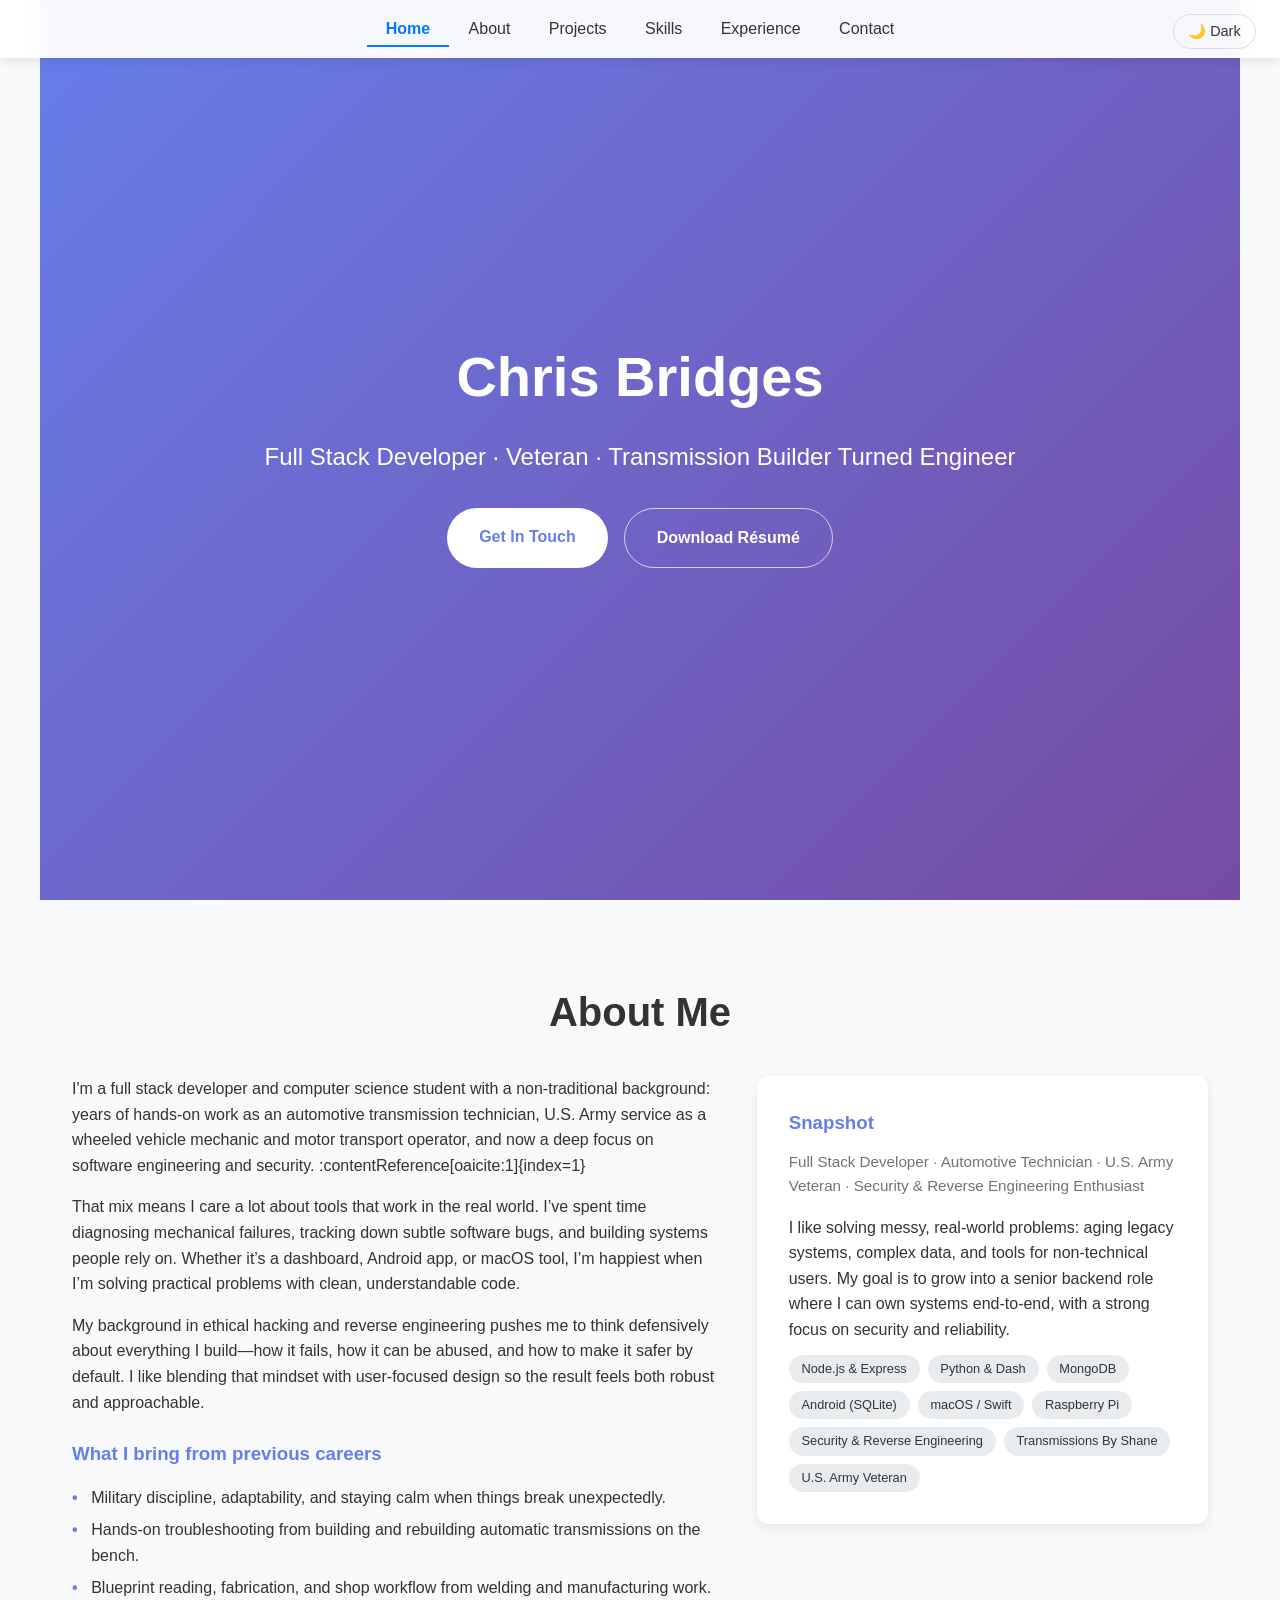
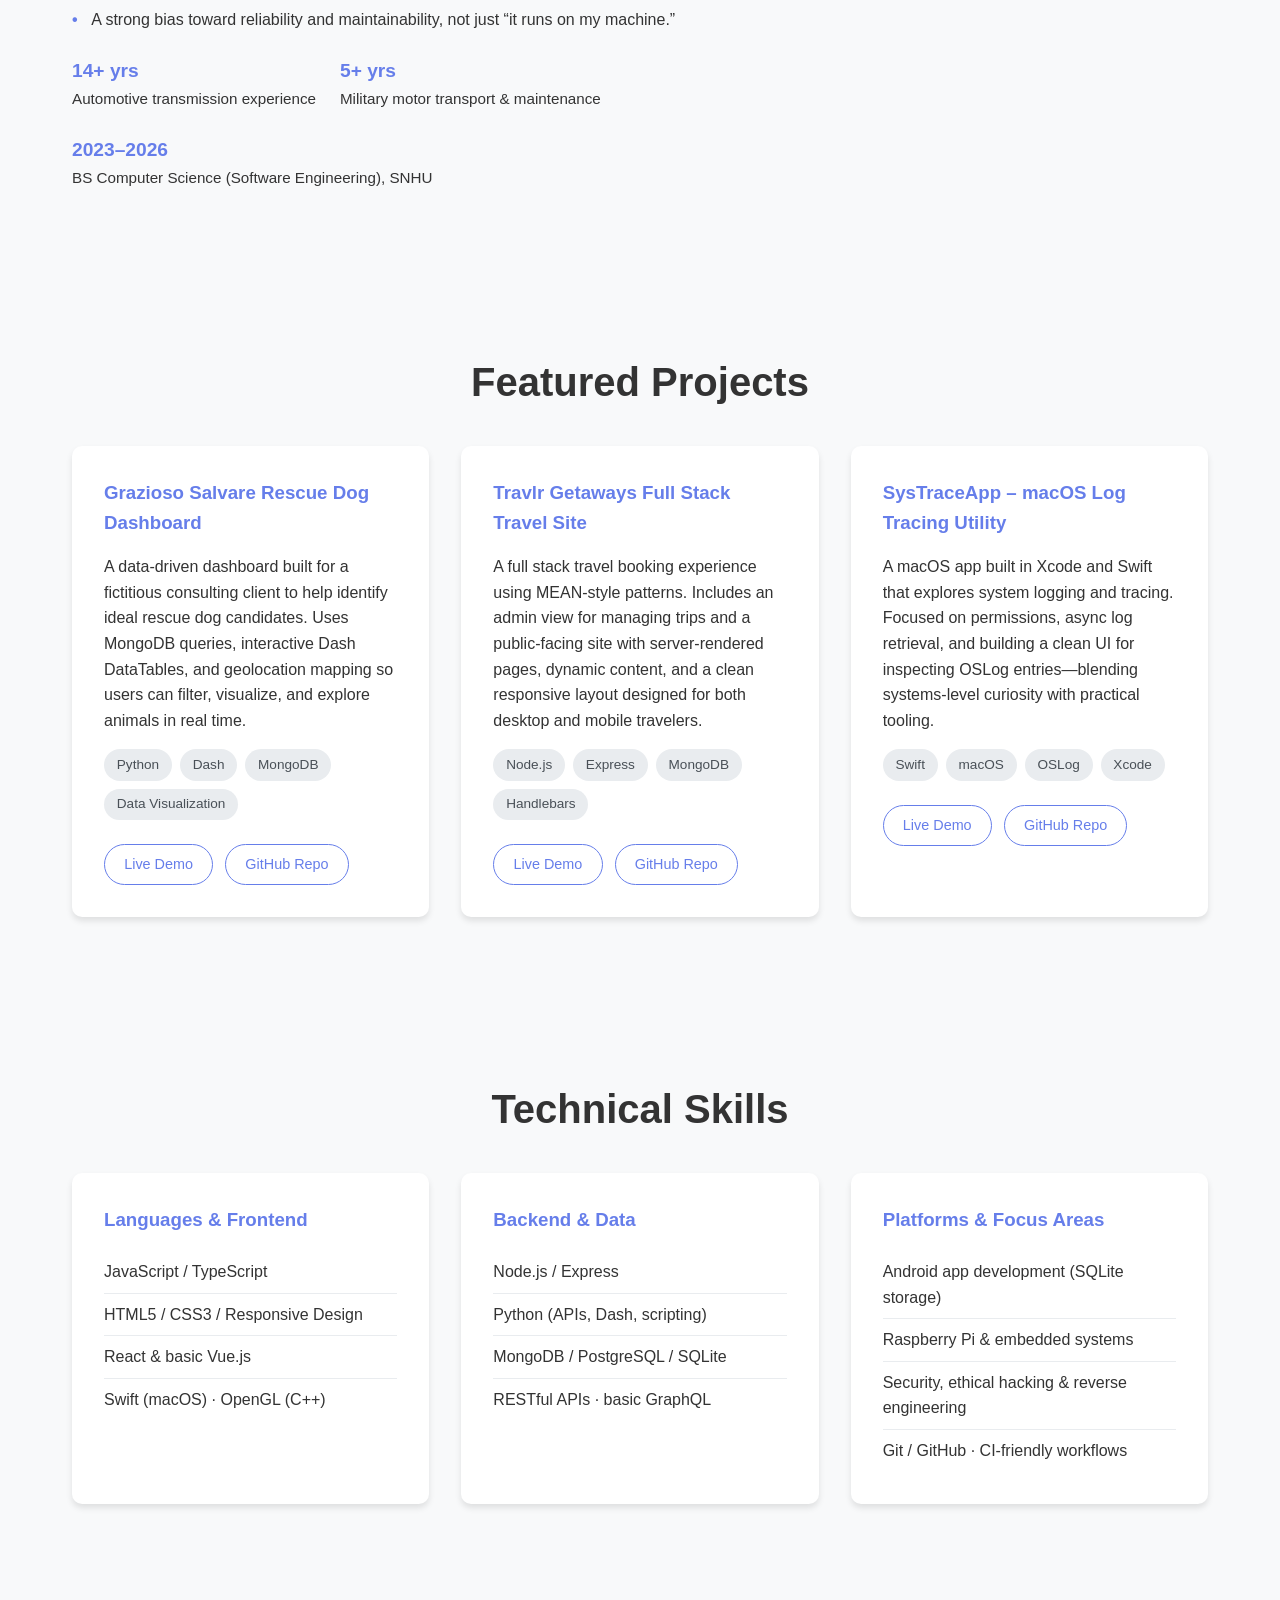
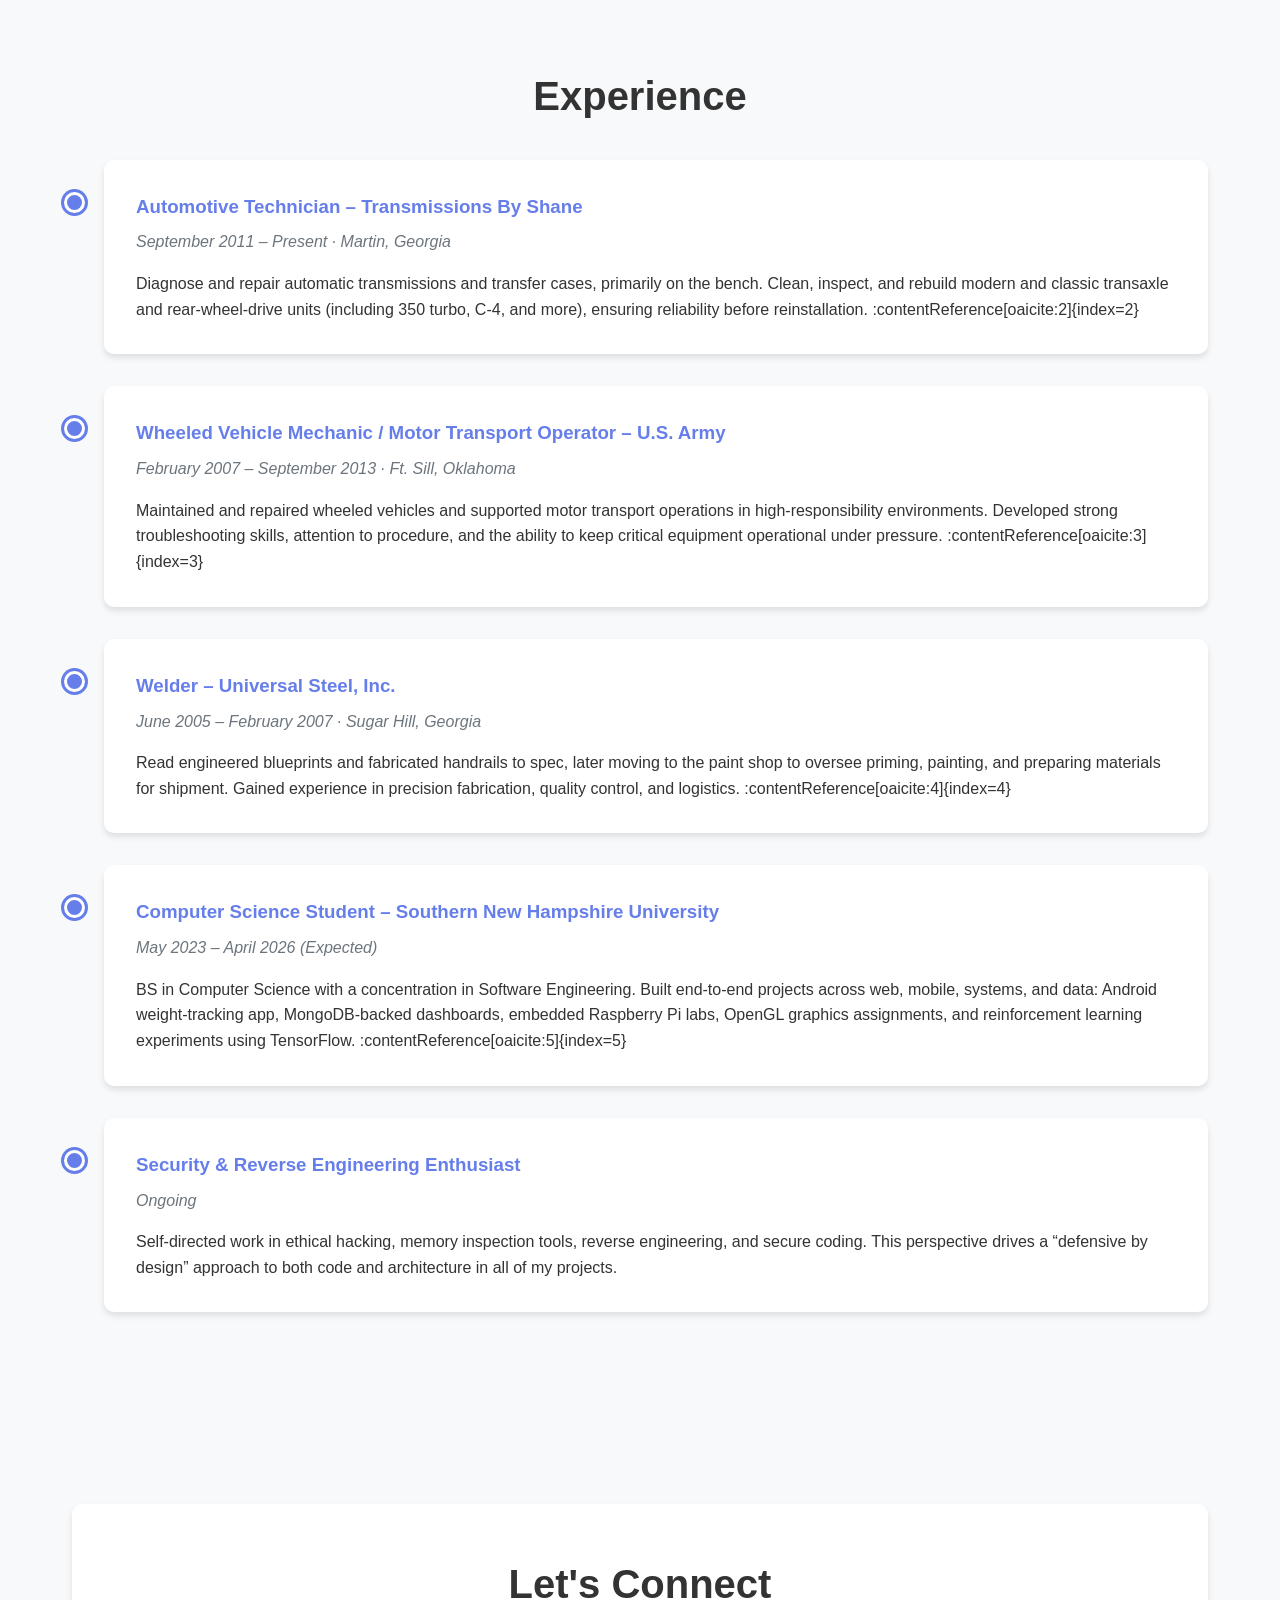
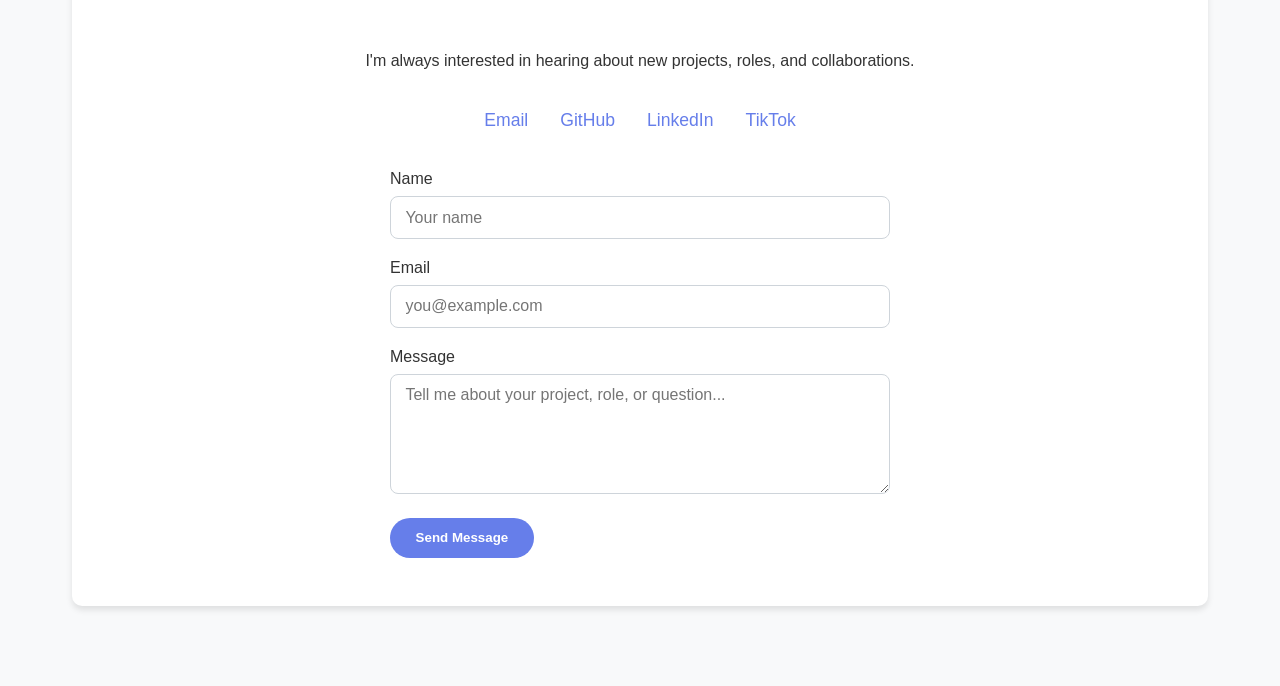
==== index.html @ d53d756f "Revise About Me section and experience details Updated personal background and experience details to" ====
<!DOCTYPE html>
<html lang="en">
<head>
    <meta charset="UTF-8">
    <meta name="viewport" content="width=device-width, initial-scale=1.0">
    <title>Chris Bridges - Developer Portfolio</title>
    <style>
        * {
            margin: 0;
            padding: 0;
            box-sizing: border-box;
        }

        body {
            font-family: -apple-system, BlinkMacSystemFont, 'Segoe UI', Roboto, Oxygen, Ubuntu, Cantarell, sans-serif;
            line-height: 1.6;
            color: #333;
            background: #f8f9fa;
        }

        nav {
            position: fixed;
            top: 0;
            width: 100%;
            background: rgba(255, 255, 255, 0.95);
            backdrop-filter: blur(10px);
            box-shadow: 0 2px 10px rgba(0,0,0,0.1);
            z-index: 1000;
        }

        nav ul {
            display: flex;
            justify-content: center;
            list-style: none;
            padding: 1rem;
        }

        nav a {
            color: #333;
            text-decoration: none;
            padding: 0.5rem 1.2rem;
            transition: color 0.3s, border-bottom-color 0.3s;
            font-weight: 500;
            border-bottom: 2px solid transparent;
        }

        nav a:hover {
            color: #007bff;
        }

        nav a.active {
            color: #007bff;
            font-weight: 600;
            border-bottom-color: #007bff;
        }

        section {
            padding: 5rem 2rem;
            max-width: 1200px;
            margin: 0 auto;
        }

        .hero {
            min-height: 100vh;
            display: flex;
            flex-direction: column;
            justify-content: center;
            align-items: center;
            text-align: center;
            background: linear-gradient(135deg, #667eea 0%, #764ba2 100%);
            color: white;
        }

        .hero h1 {
            font-size: 3.5rem;
            margin-bottom: 1rem;
            animation: fadeInUp 1s ease;
        }

        .hero p {
            font-size: 1.5rem;
            margin-bottom: 2rem;
            animation: fadeInUp 1s ease 0.2s backwards;
        }

        .hero-actions {
            display: flex;
            gap: 1rem;
            flex-wrap: wrap;
            justify-content: center;
        }

        .btn {
            display: inline-block;
            padding: 1rem 2rem;
            background: white;
            color: #667eea;
            text-decoration: none;
            border-radius: 50px;
            font-weight: 600;
            transition: transform 0.3s, box-shadow 0.3s, background 0.3s, color 0.3s;
            animation: fadeInUp 1s ease 0.4s backwards;
        }

        .btn:hover {
            transform: translateY(-3px);
            box-shadow: 0 10px 25px rgba(0,0,0,0.2);
        }

        .btn-secondary {
            background: transparent;
            color: #ffffff;
            border: 1px solid rgba(255,255,255,0.7);
            box-shadow: none;
        }

        .btn-secondary:hover {
            background: rgba(255,255,255,0.1);
            box-shadow: 0 10px 25px rgba(0,0,0,0.25);
        }

        h2 {
            font-size: 2.5rem;
            margin-bottom: 2rem;
            text-align: center;
            color: #333;
        }

        /* About section */
        .about-content {
            display: grid;
            grid-template-columns: minmax(0, 2fr) minmax(0, 1.4fr);
            gap: 2.5rem;
            align-items: flex-start;
        }

        .about-text p {
            margin-bottom: 1rem;
        }

        .about-highlight-list {
            list-style: none;
            margin-top: 1rem;
        }

        .about-highlight-list li {
            padding-left: 1.2rem;
            position: relative;
            margin-bottom: 0.4rem;
        }

        .about-highlight-list li::before {
            content: "•";
            position: absolute;
            left: 0;
            color: #667eea;
            font-weight: bold;
        }

        .about-card {
            background: white;
            padding: 2rem;
            border-radius: 12px;
            box-shadow: 0 4px 10px rgba(0,0,0,0.08);
        }

        .about-card h3 {
            color: #667eea;
            margin-bottom: 0.75rem;
        }

        .about-meta {
            font-size: 0.95rem;
            color: #6c757d;
            margin-bottom: 1rem;
        }

        .about-tags {
            display: flex;
            flex-wrap: wrap;
            gap: 0.5rem;
            margin-top: 0.75rem;
        }

        .about-tag {
            background: #e9ecef;
            padding: 0.25rem 0.8rem;
            border-radius: 999px;
            font-size: 0.8rem;
        }

        .about-stats {
            display: flex;
            flex-wrap: wrap;
            gap: 1.5rem;
            margin-top: 1.5rem;
            font-size: 0.95rem;
        }

        .about-stat {
            min-width: 120px;
        }

        .about-stat strong {
            display: block;
            font-size: 1.2rem;
            color: #667eea;
        }

        .projects-grid {
            display: grid;
            grid-template-columns: repeat(auto-fit, minmax(300px, 1fr));
            gap: 2rem;
            margin-top: 2rem;
        }

        .project-card {
            background: white;
            border-radius: 10px;
            padding: 2rem;
            box-shadow: 0 4px 6px rgba(0,0,0,0.1);
            transition: transform 0.3s, box-shadow 0.3s;
        }

        .project-card:hover {
            transform: translateY(-5px);
            box-shadow: 0 10px 25px rgba(0,0,0,0.15);
        }

        .project-card h3 {
            color: #667eea;
            margin-bottom: 1rem;
        }

        .project-tags {
            display: flex;
            flex-wrap: wrap;
            gap: 0.5rem;
            margin-top: 1rem;
        }

        .tag {
            background: #e9ecef;
            padding: 0.3rem 0.8rem;
            border-radius: 20px;
            font-size: 0.85rem;
            color: #495057;
        }

        .project-links {
            margin-top: 1.5rem;
            display: flex;
            flex-wrap: wrap;
            gap: 0.75rem;
        }

        .project-btn {
            display: inline-block;
            padding: 0.5rem 1.2rem;
            border-radius: 999px;
            text-decoration: none;
            font-size: 0.9rem;
            font-weight: 500;
            border: 1px solid #667eea;
            color: #667eea;
            transition: background 0.2s, color 0.2s, transform 0.2s;
        }

        .project-btn:hover {
            background: #667eea;
            color: #fff;
            transform: translateY(-1px);
        }

        .skills-container {
            display: grid;
            grid-template-columns: repeat(auto-fit, minmax(250px, 1fr));
            gap: 2rem;
            margin-top: 2rem;
        }

        .skill-category {
            background: white;
            padding: 2rem;
            border-radius: 10px;
            box-shadow: 0 4px 6px rgba(0,0,0,0.1);
        }

        .skill-category h3 {
            color: #667eea;
            margin-bottom: 1rem;
        }

        .skill-list {
            list-style: none;
        }

        .skill-list li {
            padding: 0.5rem 0;
            border-bottom: 1px solid #e9ecef;
        }

        .skill-list li:last-child {
            border-bottom: none;
        }

        .experience-timeline {
            position: relative;
            padding-left: 2rem;
            margin-top: 2rem;
        }

        .experience-item {
            background: white;
            padding: 2rem;
            margin-bottom: 2rem;
            border-radius: 10px;
            box-shadow: 0 4px 6px rgba(0,0,0,0.1);
            position: relative;
        }

        .experience-item::before {
            content: '';
            position: absolute;
            left: -2.5rem;
            top: 2rem;
            width: 15px;
            height: 15px;
            background: #667eea;
            border-radius: 50%;
            border: 3px solid white;
            box-shadow: 0 0 0 3px #667eea;
        }

        .experience-item h3 {
            color: #667eea;
            margin-bottom: 0.5rem;
        }

        .experience-date {
            color: #6c757d;
            font-style: italic;
            margin-bottom: 1rem;
        }

        .contact-section {
            background: white;
            border-radius: 10px;
            padding: 3rem;
            text-align: center;
            box-shadow: 0 4px 6px rgba(0,0,0,0.1);
        }

        .contact-links {
            display: flex;
            justify-content: center;
            gap: 2rem;
            margin-top: 2rem;
            flex-wrap: wrap;
        }

        .contact-links a {
            color: #667eea;
            text-decoration: none;
            font-size: 1.1rem;
            transition: color 0.3s;
        }

        .contact-links a:hover {
            color: #764ba2;
        }

        .contact-form {
            max-width: 500px;
            margin: 2rem auto 0;
            text-align: left;
        }

        .contact-form label {
            display: block;
            margin-bottom: 0.3rem;
            font-weight: 500;
        }

        .contact-form input,
        .contact-form textarea {
            width: 100%;
            padding: 0.7rem 0.9rem;
            margin-bottom: 1rem;
            border-radius: 8px;
            border: 1px solid #ced4da;
            font-size: 1rem;
            font-family: inherit;
        }

        .contact-form textarea {
            min-height: 120px;
            resize: vertical;
        }

        .contact-form button {
            padding: 0.8rem 1.6rem;
            border-radius: 999px;
            border: none;
            background: #667eea;
            color: #fff;
            font-weight: 600;
            cursor: pointer;
            transition: transform 0.2s, box-shadow 0.2s, background 0.2s;
        }

        .contact-form button:hover {
            background: #5563d3;
            transform: translateY(-1px);
            box-shadow: 0 8px 18px rgba(0,0,0,0.2);
        }

        .theme-toggle {
            position: absolute;
            right: 1.5rem;
            top: 0.9rem;
            padding: 0.3rem 0.9rem;
            border-radius: 20px;
            border: 1px solid #ddd;
            font-size: 0.9rem;
            cursor: pointer;
            user-select: none;
        }

        /* Scroll-to-top button */
        #scrollTopBtn {
            position: fixed;
            bottom: 2rem;
            right: 2rem;
            padding: 0.8rem 1rem;
            border-radius: 999px;
            border: none;
            background: #667eea;
            color: #fff;
            font-weight: 600;
            cursor: pointer;
            box-shadow: 0 6px 16px rgba(0,0,0,0.25);
            display: none;
            z-index: 999;
        }

        #scrollTopBtn:hover {
            background: #5563d3;
        }

        /* Dark mode styles */
        body.dark {
            background: #121212;
            color: #f1f1f1;
        }

        body.dark nav {
            background: rgba(18, 18, 18, 0.95);
        }

        body.dark .project-card,
        body.dark .skill-category,
        body.dark .experience-item,
        body.dark .contact-section,
        body.dark .about-card {
            background: #1f1f1f;
            color: #f1f1f1;
            box-shadow: 0 4px 6px rgba(0,0,0,0.6);
        }

        body.dark h2,
        body.dark h3 {
            color: #e0e0ff;
        }

        body.dark .theme-toggle {
            border-color: #555;
        }

        body.dark .tag,
        body.dark .about-tag {
            background: #2b2b2b;
            color: #e0e0e0;
        }

        body.dark #scrollTopBtn {
            background: #444bff;
        }

        @keyframes fadeInUp {
            from {
                opacity: 0;
                transform: translateY(30px);
            }
            to {
                opacity: 1;
                transform: translateY(0);
            }
        }

        @media (max-width: 900px) {
            .about-content {
                grid-template-columns: 1fr;
            }
        }

        @media (max-width: 768px) {
            .hero h1 {
                font-size: 2.5rem;
            }

            .hero p {
                font-size: 1.2rem;
            }

            section {
                padding: 3rem 1rem;
            }

            nav ul {
                flex-wrap: wrap;
            }

            .theme-toggle {
                position: static;
                margin: 0.5rem auto 0.8rem;
                display: inline-block;
            }

            nav {
                text-align: center;
                padding-bottom: 0.5rem;
            }
        }
    </style>
</head>
<body>
    <nav>
        <ul>
            <li><a href="#home" class="active">Home</a></li>
            <li><a href="#about">About</a></li>
            <li><a href="#projects">Projects</a></li>
            <li><a href="#skills">Skills</a></li>
            <li><a href="#experience">Experience</a></li>
            <li><a href="#contact">Contact</a></li>
        </ul>
        <div class="theme-toggle" id="themeToggle">
            🌙 Dark
        </div>
    </nav>

    <section id="home" class="hero">
        <h1>Chris Bridges</h1>
        <p>Full Stack Developer · Veteran · Transmission Builder Turned Engineer</p>
        <div class="hero-actions">
            <a href="#contact" class="btn">Get In Touch</a>
            <!-- Update resume.pdf to your real file name if different -->
            <a href="resume.pdf" class="btn btn-secondary" target="_blank" rel="noopener">Download Résumé</a>
        </div>
    </section>

    <section id="about">
        <h2>About Me</h2>
        <div class="about-content">
            <div class="about-text">
                <p>
                    I'm a full stack developer and computer science student with a non-traditional background:
                    years of hands-on work as an automotive transmission technician, U.S. Army service as a
                    wheeled vehicle mechanic and motor transport operator, and now a deep focus on software
                    engineering and security. :contentReference[oaicite:1]{index=1}
                </p>
                <p>
                    That mix means I care a lot about tools that work in the real world. I’ve spent time diagnosing
                    mechanical failures, tracking down subtle software bugs, and building systems people rely on.
                    Whether it’s a dashboard, Android app, or macOS tool, I’m happiest when I’m solving practical
                    problems with clean, understandable code.
                </p>
                <p>
                    My background in ethical hacking and reverse engineering pushes me to think defensively about
                    everything I build—how it fails, how it can be abused, and how to make it safer by default.
                    I like blending that mindset with user-focused design so the result feels both robust and approachable.
                </p>

                <h3 style="margin-top:1.5rem; color:#667eea;">What I bring from previous careers</h3>
                <ul class="about-highlight-list">
                    <li>Military discipline, adaptability, and staying calm when things break unexpectedly.</li>
                    <li>Hands-on troubleshooting from building and rebuilding automatic transmissions on the bench.</li>
                    <li>Blueprint reading, fabrication, and shop workflow from welding and manufacturing work.</li>
                    <li>A strong bias toward reliability and maintainability, not just “it runs on my machine.”</li>
                </ul>

                <div class="about-stats">
                    <div class="about-stat">
                        <strong>14+ yrs</strong>
                        Automotive transmission experience
                    </div>
                    <div class="about-stat">
                        <strong>5+ yrs</strong>
                        Military motor transport & maintenance
                    </div>
                    <div class="about-stat">
                        <strong>2023–2026</strong>
                        BS Computer Science (Software Engineering), SNHU
                    </div>
                </div>
            </div>
            <div class="about-card">
                <h3>Snapshot</h3>
                <div class="about-meta">
                    Full Stack Developer · Automotive Technician · U.S. Army Veteran · Security & Reverse Engineering Enthusiast
                </div>
                <p>
                    I like solving messy, real-world problems: aging legacy systems, complex data, and tools for
                    non-technical users. My goal is to grow into a senior backend role where I can own systems end-to-end,
                    with a strong focus on security and reliability.
                </p>
                <div class="about-tags">
                    <span class="about-tag">Node.js & Express</span>
                    <span class="about-tag">Python & Dash</span>
                    <span class="about-tag">MongoDB</span>
                    <span class="about-tag">Android (SQLite)</span>
                    <span class="about-tag">macOS / Swift</span>
                    <span class="about-tag">Raspberry Pi</span>
                    <span class="about-tag">Security & Reverse Engineering</span>
                    <span class="about-tag">Transmissions By Shane</span>
                    <span class="about-tag">U.S. Army Veteran</span>
                </div>
            </div>
        </div>
    </section>

    <section id="projects">
        <h2>Featured Projects</h2>
        <div class="projects-grid">
            <div class="project-card">
                <h3>Grazioso Salvare Rescue Dog Dashboard</h3>
                <p>
                    A data-driven dashboard built for a fictitious consulting client to help identify ideal rescue dog
                    candidates. Uses MongoDB queries, interactive Dash DataTables, and geolocation mapping so users can
                    filter, visualize, and explore animals in real time.
                </p>
                <div class="project-tags">
                    <span class="tag">Python</span>
                    <span class="tag">Dash</span>
                    <span class="tag">MongoDB</span>
                    <span class="tag">Data Visualization</span>
                </div>
                <div class="project-links">
                    <a class="project-btn" href="https://example.com/grazioso-dashboard" target="_blank">Live Demo</a>
                    <a class="project-btn" href="https://github.com/Chrisbridges3" target="_blank">GitHub Repo</a>
                </div>
            </div>

            <div class="project-card">
                <h3>Travlr Getaways Full Stack Travel Site</h3>
                <p>
                    A full stack travel booking experience using MEAN-style patterns. Includes an admin view for
                    managing trips and a public-facing site with server-rendered pages, dynamic content, and a clean
                    responsive layout designed for both desktop and mobile travelers.
                </p>
                <div class="project-tags">
                    <span class="tag">Node.js</span>
                    <span class="tag">Express</span>
                    <span class="tag">MongoDB</span>
                    <span class="tag">Handlebars</span>
                </div>
                <div class="project-links">
                    <a class="project-btn" href="https://example.com/travlr-getaways" target="_blank">Live Demo</a>
                    <a class="project-btn" href="https://github.com/Chrisbridges3" target="_blank">GitHub Repo</a>
                </div>
            </div>

            <div class="project-card">
                <h3>SysTraceApp – macOS Log Tracing Utility</h3>
                <p>
                    A macOS app built in Xcode and Swift that explores system logging and tracing. Focused on permissions,
                    async log retrieval, and building a clean UI for inspecting OSLog entries—blending systems-level
                    curiosity with practical tooling.
                </p>
                <div class="project-tags">
                    <span class="tag">Swift</span>
                    <span class="tag">macOS</span>
                    <span class="tag">OSLog</span>
                    <span class="tag">Xcode</span>
                </div>
                <div class="project-links">
                    <a class="project-btn" href="https://example.com/systraceapp" target="_blank">Live Demo</a>
                    <a class="project-btn" href="https://github.com/Chrisbridges3" target="_blank">GitHub Repo</a>
                </div>
            </div>
        </div>
    </section>

    <section id="skills">
        <h2>Technical Skills</h2>
        <div class="skills-container">
            <div class="skill-category">
                <h3>Languages & Frontend</h3>
                <ul class="skill-list">
                    <li>JavaScript / TypeScript</li>
                    <li>HTML5 / CSS3 / Responsive Design</li>
                    <li>React & basic Vue.js</li>
                    <li>Swift (macOS) · OpenGL (C++)</li>
                </ul>
            </div>
            <div class="skill-category">
                <h3>Backend & Data</h3>
                <ul class="skill-list">
                    <li>Node.js / Express</li>
                    <li>Python (APIs, Dash, scripting)</li>
                    <li>MongoDB / PostgreSQL / SQLite</li>
                    <li>RESTful APIs · basic GraphQL</li>
                </ul>
            </div>
            <div class="skill-category">
                <h3>Platforms & Focus Areas</h3>
                <ul class="skill-list">
                    <li>Android app development (SQLite storage)</li>
                    <li>Raspberry Pi & embedded systems</li>
                    <li>Security, ethical hacking & reverse engineering</li>
                    <li>Git / GitHub · CI-friendly workflows</li>
                </ul>
            </div>
        </div>
    </section>

    <section id="experience">
        <h2>Experience</h2>
        <div class="experience-timeline">
            <div class="experience-item">
                <h3>Automotive Technician – Transmissions By Shane</h3>
                <div class="experience-date">September 2011 – Present · Martin, Georgia</div>
                <p>
                    Diagnose and repair automatic transmissions and transfer cases, primarily on the bench.
                    Clean, inspect, and rebuild modern and classic transaxle and rear-wheel-drive units
                    (including 350 turbo, C-4, and more), ensuring reliability before reinstallation. :contentReference[oaicite:2]{index=2}
                </p>
            </div>

            <div class="experience-item">
                <h3>Wheeled Vehicle Mechanic / Motor Transport Operator – U.S. Army</h3>
                <div class="experience-date">February 2007 – September 2013 · Ft. Sill, Oklahoma</div>
                <p>
                    Maintained and repaired wheeled vehicles and supported motor transport operations in
                    high-responsibility environments. Developed strong troubleshooting skills, attention to
                    procedure, and the ability to keep critical equipment operational under pressure. :contentReference[oaicite:3]{index=3}
                </p>
            </div>

            <div class="experience-item">
                <h3>Welder – Universal Steel, Inc.</h3>
                <div class="experience-date">June 2005 – February 2007 · Sugar Hill, Georgia</div>
                <p>
                    Read engineered blueprints and fabricated handrails to spec, later moving to the paint
                    shop to oversee priming, painting, and preparing materials for shipment. Gained
                    experience in precision fabrication, quality control, and logistics. :contentReference[oaicite:4]{index=4}
                </p>
            </div>

            <div class="experience-item">
                <h3>Computer Science Student – Southern New Hampshire University</h3>
                <div class="experience-date">May 2023 – April 2026 (Expected)</div>
                <p>
                    BS in Computer Science with a concentration in Software Engineering. Built end-to-end
                    projects across web, mobile, systems, and data: Android weight-tracking app, MongoDB-backed
                    dashboards, embedded Raspberry Pi labs, OpenGL graphics assignments, and reinforcement
                    learning experiments using TensorFlow. :contentReference[oaicite:5]{index=5}
                </p>
            </div>

            <div class="experience-item">
                <h3>Security & Reverse Engineering Enthusiast</h3>
                <div class="experience-date">Ongoing</div>
                <p>
                    Self-directed work in ethical hacking, memory inspection tools, reverse engineering, and
                    secure coding. This perspective drives a “defensive by design” approach to both code and
                    architecture in all of my projects.
                </p>
            </div>
        </div>
    </section>

    <section id="contact">
        <div class="contact-section">
            <h2>Let's Connect</h2>
            <p>I'm always interested in hearing about new projects, roles, and collaborations.</p>
            <div class="contact-links">
                <!-- Update these with your real info -->
                <a href="mailto: bridges.dev3@gmail.com">Email</a>
                <a href="https://github.com/christopherbridges1" target="_blank">GitHub</a>
                <a href="https://linkedin.com/in/christopherbridges3" target="_blank">LinkedIn</a>
               <a href="https://www.tiktok.com/@vyrdentech" target="_blank">TikTok</a>
            </div>

            <form class="contact-form" action="mailto:bridges.dev3@gmail.com" method="POST" enctype="text/plain">
                <label for="name">Name</label>
                <input id="name" name="name" type="text" placeholder="Your name" required>

                <label for="email">Email</label>
                <input id="email" name="email" type="email" placeholder="you@example.com" required>

                <label for="message">Message</label>
                <textarea id="message" name="message" placeholder="Tell me about your project, role, or question..." required></textarea>

                <button type="submit">Send Message</button>
            </form>
        </div>
    </section>

    <!-- Scroll-to-top button -->
    <button id="scrollTopBtn" aria-label="Scroll to top">↑ Top</button>

    <script>
        // Smooth scrolling
        document.querySelectorAll('a[href^="#"]').forEach(anchor => {
            anchor.addEventListener('click', function (e) {
                e.preventDefault();
                const target = document.querySelector(this.getAttribute('href'));
                if (target) {
                    target.scrollIntoView({
                        behavior: 'smooth',
                        block: 'start'
                    });
                }
            });
        });

        // Add active state to nav links on scroll
        window.addEventListener('scroll', () => {
            let current = '';
            const sections = document.querySelectorAll('section');

            sections.forEach(section => {
                const sectionTop = section.offsetTop;
                if (pageYOffset >= sectionTop - 200) {
                    current = section.getAttribute('id');
                }
            });

            document.querySelectorAll('nav a').forEach(link => {
                link.classList.remove('active');
                if (link.getAttribute('href') === `#${current}`) {
                    link.classList.add('active');
                }
            });
        });

        // Dark mode toggle with localStorage
        const themeToggle = document.getElementById('themeToggle');
        const prefersDark = window.matchMedia && window.matchMedia('(prefers-color-scheme: dark)').matches;
        const savedTheme = localStorage.getItem('theme');

        if (savedTheme === 'dark' || (!savedTheme && prefersDark)) {
            document.body.classList.add('dark');
            if (themeToggle) themeToggle.textContent = '☀️ Light';
        }

        if (themeToggle) {
            themeToggle.addEventListener('click', () => {
                document.body.classList.toggle('dark');
                const isDark = document.body.classList.contains('dark');
                themeToggle.textContent = isDark ? '☀️ Light' : '🌙 Dark';
                localStorage.setItem('theme', isDark ? 'dark' : 'light');
            });
        }

        // Scroll-to-top button logic
        const scrollTopBtn = document.getElementById('scrollTopBtn');

        window.addEventListener('scroll', () => {
            if (window.pageYOffset > 300) {
                scrollTopBtn.style.display = 'block';
            } else {
                scrollTopBtn.style.display = 'none';
            }
        });

        scrollTopBtn.addEventListener('click', () => {
            window.scrollTo({
                top: 0,
                behavior: 'smooth'
            });
        });
    </script>
</body>
</html>
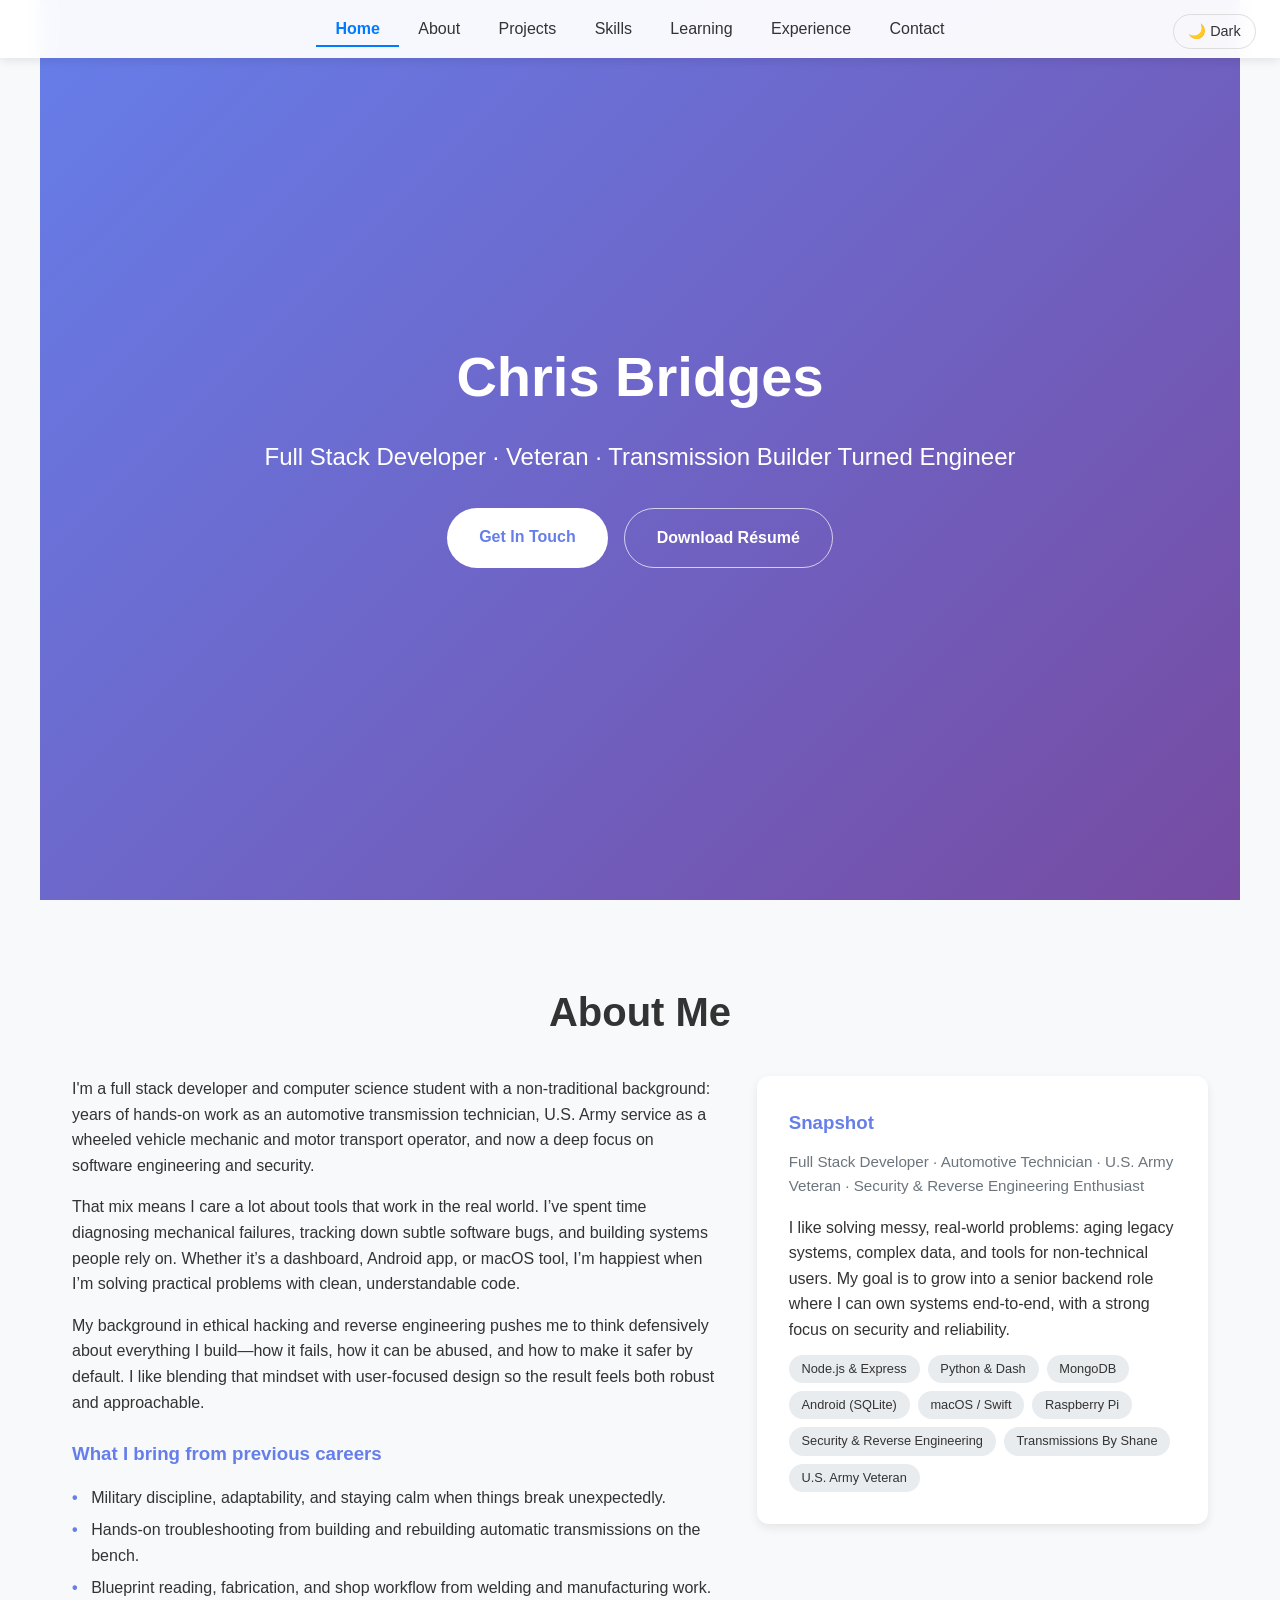
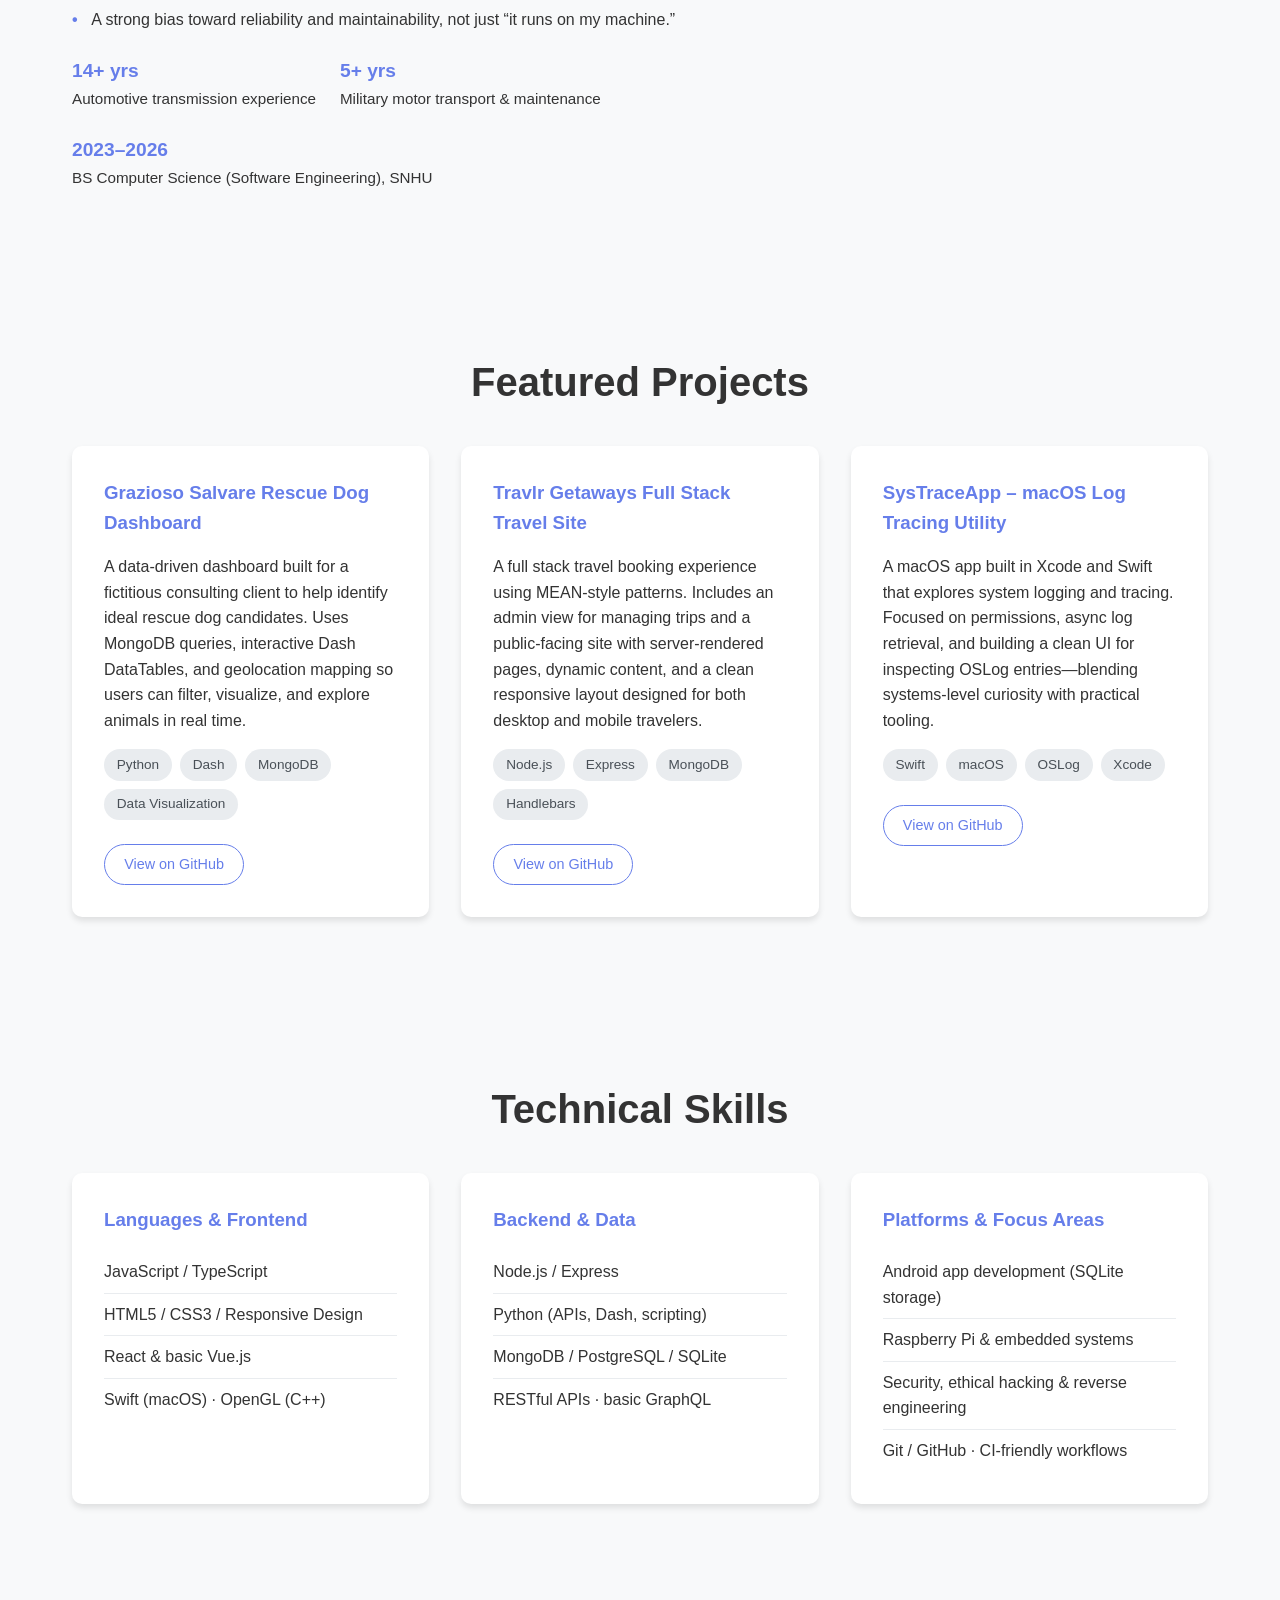
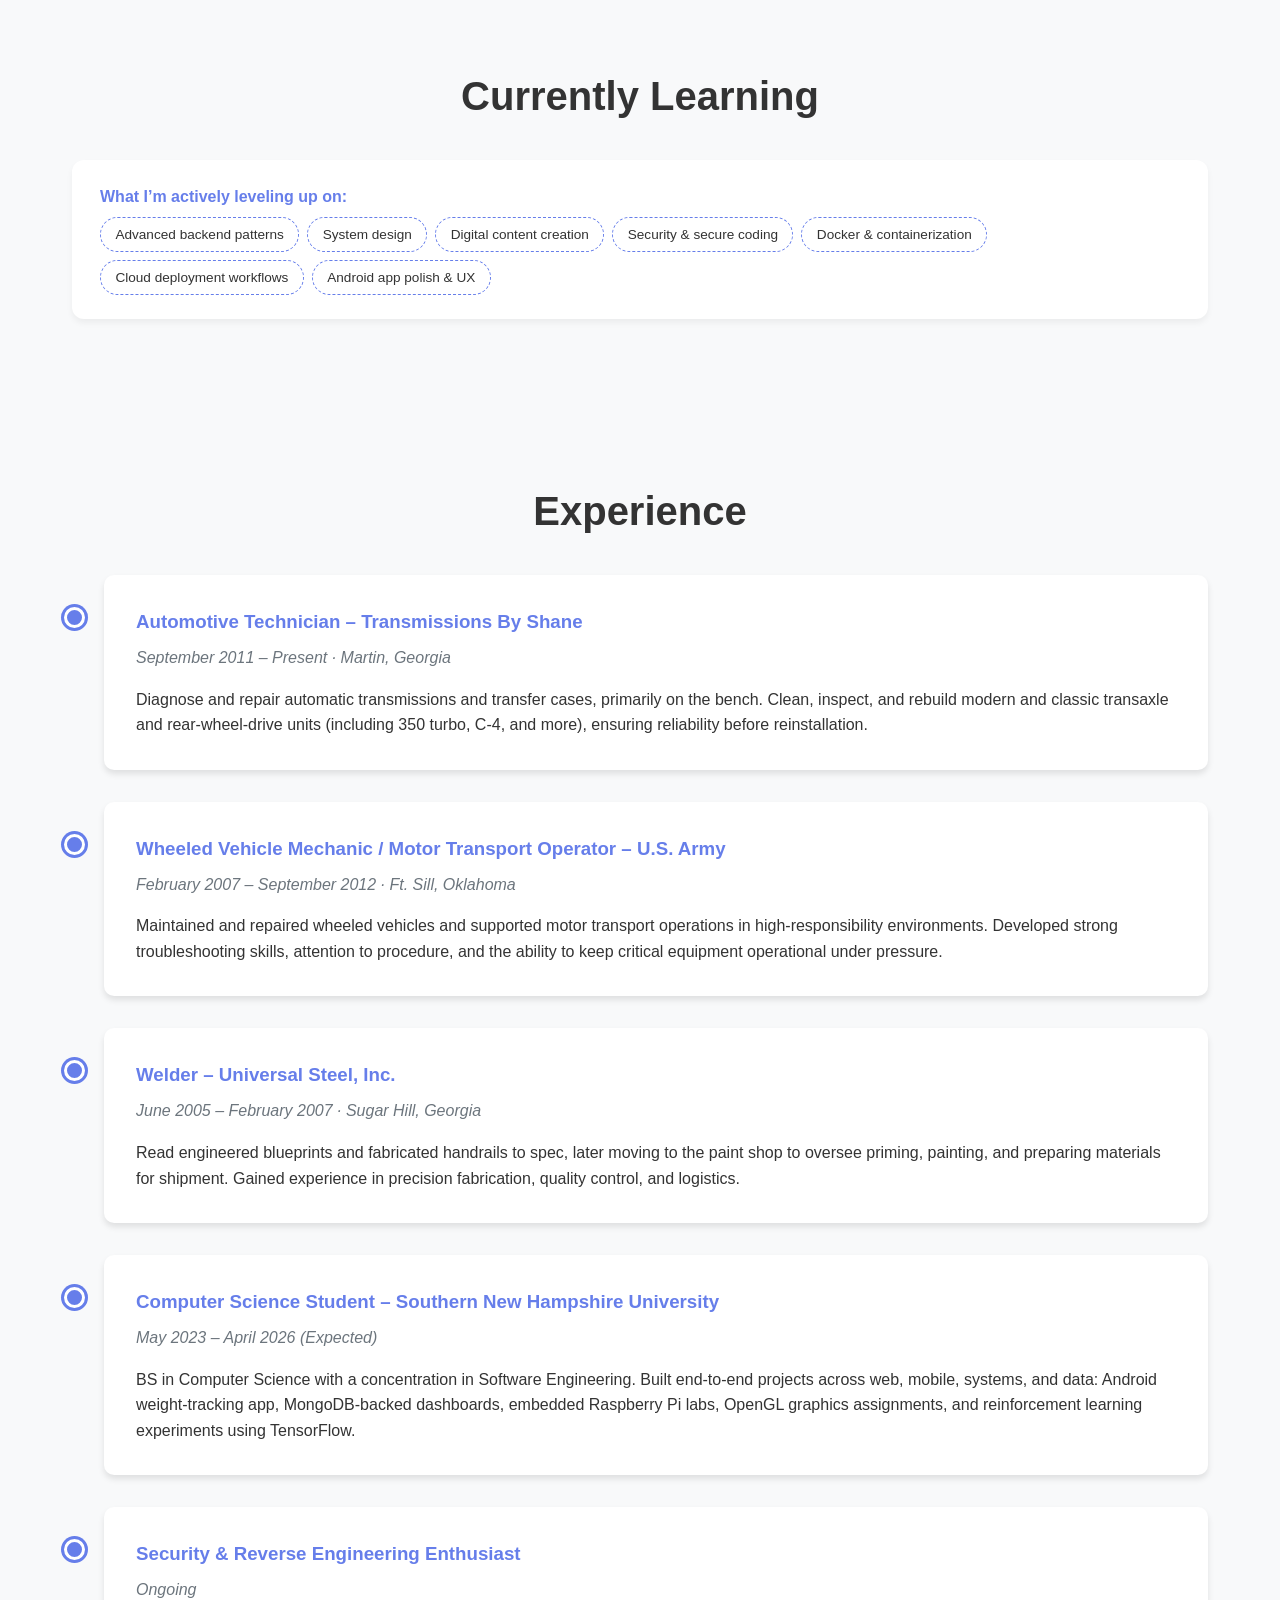
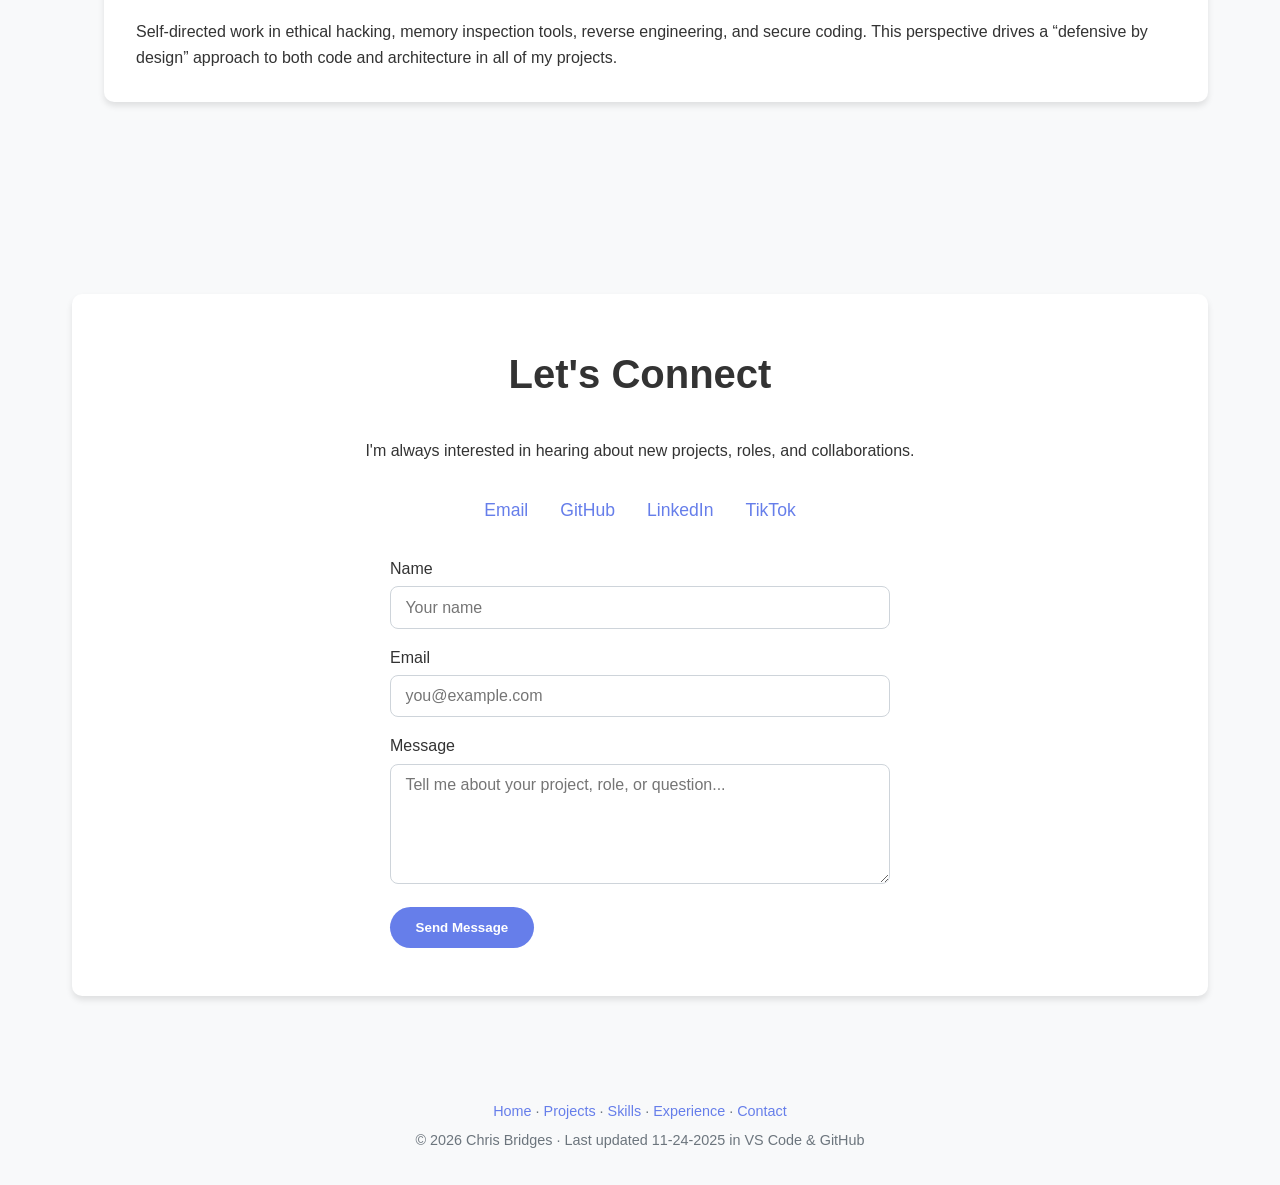
==== commit 0b33f6fe: "Enhance learning section and update footer links Added styles for learning section and updated foote" ====
--- a/index.html
+++ b/index.html
@@ -302,6 +302,34 @@
 
         .skill-list li:last-child {
             border-bottom: none;
+        }
+
+        /* Currently learning strip */
+        .learning-wrapper {
+            margin-top: 1rem;
+            background: #fff;
+            border-radius: 12px;
+            padding: 1.5rem 1.75rem;
+            box-shadow: 0 4px 6px rgba(0,0,0,0.05);
+        }
+
+        .learning-label {
+            font-weight: 600;
+            margin-bottom: 0.5rem;
+            color: #667eea;
+        }
+
+        .learning-tags {
+            display: flex;
+            flex-wrap: wrap;
+            gap: 0.5rem;
+        }
+
+        .learning-tag {
+            padding: 0.35rem 0.9rem;
+            border-radius: 999px;
+            border: 1px dashed #667eea;
+            font-size: 0.85rem;
         }
 
         .experience-timeline {
@@ -448,6 +476,27 @@
             background: #5563d3;
         }
 
+        /* Footer */
+        footer {
+            padding: 1.5rem 1rem 2rem;
+            text-align: center;
+            font-size: 0.9rem;
+            color: #6c757d;
+        }
+
+        footer a {
+            color: #667eea;
+            text-decoration: none;
+        }
+
+        footer a:hover {
+            text-decoration: underline;
+        }
+
+        footer .footer-links {
+            margin-bottom: 0.4rem;
+        }
+
         /* Dark mode styles */
         body.dark {
             background: #121212;
@@ -462,7 +511,8 @@
         body.dark .skill-category,
         body.dark .experience-item,
         body.dark .contact-section,
-        body.dark .about-card {
+        body.dark .about-card,
+        body.dark .learning-wrapper {
             background: #1f1f1f;
             color: #f1f1f1;
             box-shadow: 0 4px 6px rgba(0,0,0,0.6);
@@ -478,9 +528,11 @@
         }
 
         body.dark .tag,
-        body.dark .about-tag {
+        body.dark .about-tag,
+        body.dark .learning-tag {
             background: #2b2b2b;
             color: #e0e0e0;
+            border-color: #888;
         }
 
         body.dark #scrollTopBtn {
@@ -541,6 +593,7 @@
             <li><a href="#about">About</a></li>
             <li><a href="#projects">Projects</a></li>
             <li><a href="#skills">Skills</a></li>
+            <li><a href="#learning">Learning</a></li>
             <li><a href="#experience">Experience</a></li>
             <li><a href="#contact">Contact</a></li>
         </ul>
@@ -565,9 +618,9 @@
             <div class="about-text">
                 <p>
                     I'm a full stack developer and computer science student with a non-traditional background:
-                    years of hands-on work as an automotive transmission technician, U.S. Army service as a
-                    wheeled vehicle mechanic and motor transport operator, and now a deep focus on software
-                    engineering and security. :contentReference[oaicite:1]{index=1}
+                    years of hands-on work as an automotive transmission technician, U.S. Army service as a wheeled
+                    vehicle mechanic and motor transport operator, and now a deep focus on software engineering
+                    and security.
                 </p>
                 <p>
                     That mix means I care a lot about tools that work in the real world. I’ve spent time diagnosing
@@ -615,13 +668,13 @@
                     with a strong focus on security and reliability.
                 </p>
                 <div class="about-tags">
-                    <span class="about-tag">Node.js & Express</span>
-                    <span class="about-tag">Python & Dash</span>
+                    <span class="about-tag">Node.js &amp; Express</span>
+                    <span class="about-tag">Python &amp; Dash</span>
                     <span class="about-tag">MongoDB</span>
                     <span class="about-tag">Android (SQLite)</span>
                     <span class="about-tag">macOS / Swift</span>
                     <span class="about-tag">Raspberry Pi</span>
-                    <span class="about-tag">Security & Reverse Engineering</span>
+                    <span class="about-tag">Security &amp; Reverse Engineering</span>
                     <span class="about-tag">Transmissions By Shane</span>
                     <span class="about-tag">U.S. Army Veteran</span>
                 </div>
@@ -646,8 +699,7 @@
                     <span class="tag">Data Visualization</span>
                 </div>
                 <div class="project-links">
-                    <a class="project-btn" href="https://example.com/grazioso-dashboard" target="_blank">Live Demo</a>
-                    <a class="project-btn" href="https://github.com/Chrisbridges3" target="_blank">GitHub Repo</a>
+                    <a class="project-btn" href="https://github.com/christopherbridges1/CS340-Mod-8" target="_blank">View on GitHub</a>
                 </div>
             </div>
 
@@ -665,8 +717,7 @@
                     <span class="tag">Handlebars</span>
                 </div>
                 <div class="project-links">
-                    <a class="project-btn" href="https://example.com/travlr-getaways" target="_blank">Live Demo</a>
-                    <a class="project-btn" href="https://github.com/Chrisbridges3" target="_blank">GitHub Repo</a>
+                    <a class="project-btn" href="https://github.com/christopherbridges1/CS465" target="_blank">View on GitHub</a>
                 </div>
             </div>
 
@@ -684,8 +735,7 @@
                     <span class="tag">Xcode</span>
                 </div>
                 <div class="project-links">
-                    <a class="project-btn" href="https://example.com/systraceapp" target="_blank">Live Demo</a>
-                    <a class="project-btn" href="https://github.com/Chrisbridges3" target="_blank">GitHub Repo</a>
+                    <a class="project-btn" href="https://github.com/jimbob6783/SysTraceApp" target="_blank">View on GitHub</a>
                 </div>
             </div>
         </div>
@@ -695,16 +745,16 @@
         <h2>Technical Skills</h2>
         <div class="skills-container">
             <div class="skill-category">
-                <h3>Languages & Frontend</h3>
+                <h3>Languages &amp; Frontend</h3>
                 <ul class="skill-list">
                     <li>JavaScript / TypeScript</li>
                     <li>HTML5 / CSS3 / Responsive Design</li>
-                    <li>React & basic Vue.js</li>
+                    <li>React &amp; basic Vue.js</li>
                     <li>Swift (macOS) · OpenGL (C++)</li>
                 </ul>
             </div>
             <div class="skill-category">
-                <h3>Backend & Data</h3>
+                <h3>Backend &amp; Data</h3>
                 <ul class="skill-list">
                     <li>Node.js / Express</li>
                     <li>Python (APIs, Dash, scripting)</li>
@@ -713,13 +763,29 @@
                 </ul>
             </div>
             <div class="skill-category">
-                <h3>Platforms & Focus Areas</h3>
+                <h3>Platforms &amp; Focus Areas</h3>
                 <ul class="skill-list">
                     <li>Android app development (SQLite storage)</li>
-                    <li>Raspberry Pi & embedded systems</li>
-                    <li>Security, ethical hacking & reverse engineering</li>
+                    <li>Raspberry Pi &amp; embedded systems</li>
+                    <li>Security, ethical hacking &amp; reverse engineering</li>
                     <li>Git / GitHub · CI-friendly workflows</li>
                 </ul>
+            </div>
+        </div>
+    </section>
+
+    <section id="learning">
+        <h2>Currently Learning</h2>
+        <div class="learning-wrapper">
+            <div class="learning-label">What I’m actively leveling up on:</div>
+            <div class="learning-tags">
+                <span class="learning-tag">Advanced backend patterns</span>
+                <span class="learning-tag">System design</span>
+                <span class="learning-tag">Digital content creation</span>
+                <span class="learning-tag">Security &amp; secure coding</span>
+                <span class="learning-tag">Docker &amp; containerization</span>
+                <span class="learning-tag">Cloud deployment workflows</span>
+                <span class="learning-tag">Android app polish &amp; UX</span>
             </div>
         </div>
     </section>
@@ -733,17 +799,17 @@
                 <p>
                     Diagnose and repair automatic transmissions and transfer cases, primarily on the bench.
                     Clean, inspect, and rebuild modern and classic transaxle and rear-wheel-drive units
-                    (including 350 turbo, C-4, and more), ensuring reliability before reinstallation. :contentReference[oaicite:2]{index=2}
+                    (including 350 turbo, C-4, and more), ensuring reliability before reinstallation.
                 </p>
             </div>
 
             <div class="experience-item">
                 <h3>Wheeled Vehicle Mechanic / Motor Transport Operator – U.S. Army</h3>
-                <div class="experience-date">February 2007 – September 2013 · Ft. Sill, Oklahoma</div>
+                <div class="experience-date">February 2007 – September 2012 · Ft. Sill, Oklahoma</div>
                 <p>
                     Maintained and repaired wheeled vehicles and supported motor transport operations in
                     high-responsibility environments. Developed strong troubleshooting skills, attention to
-                    procedure, and the ability to keep critical equipment operational under pressure. :contentReference[oaicite:3]{index=3}
+                    procedure, and the ability to keep critical equipment operational under pressure.
                 </p>
             </div>
 
@@ -753,7 +819,7 @@
                 <p>
                     Read engineered blueprints and fabricated handrails to spec, later moving to the paint
                     shop to oversee priming, painting, and preparing materials for shipment. Gained
-                    experience in precision fabrication, quality control, and logistics. :contentReference[oaicite:4]{index=4}
+                    experience in precision fabrication, quality control, and logistics.
                 </p>
             </div>
 
@@ -764,12 +830,12 @@
                     BS in Computer Science with a concentration in Software Engineering. Built end-to-end
                     projects across web, mobile, systems, and data: Android weight-tracking app, MongoDB-backed
                     dashboards, embedded Raspberry Pi labs, OpenGL graphics assignments, and reinforcement
-                    learning experiments using TensorFlow. :contentReference[oaicite:5]{index=5}
+                    learning experiments using TensorFlow.
                 </p>
             </div>
 
             <div class="experience-item">
-                <h3>Security & Reverse Engineering Enthusiast</h3>
+                <h3>Security &amp; Reverse Engineering Enthusiast</h3>
                 <div class="experience-date">Ongoing</div>
                 <p>
                     Self-directed work in ethical hacking, memory inspection tools, reverse engineering, and
@@ -786,10 +852,10 @@
             <p>I'm always interested in hearing about new projects, roles, and collaborations.</p>
             <div class="contact-links">
                 <!-- Update these with your real info -->
-                <a href="mailto: bridges.dev3@gmail.com">Email</a>
-                <a href="https://github.com/christopherbridges1" target="_blank">GitHub</a>
+                <a href="mailto:bridges.dev3@gmail.com">Email</a>
+                <a href="https://github.com/Chrisbridges3" target="_blank">GitHub</a>
                 <a href="https://linkedin.com/in/christopherbridges3" target="_blank">LinkedIn</a>
-               <a href="https://www.tiktok.com/@vyrdentech" target="_blank">TikTok</a>
+                <a href="https://www.tiktok.com/@yourtiktokhandle" target="_blank">TikTok</a>
             </div>
 
             <form class="contact-form" action="mailto:bridges.dev3@gmail.com" method="POST" enctype="text/plain">
@@ -809,6 +875,17 @@
 
     <!-- Scroll-to-top button -->
     <button id="scrollTopBtn" aria-label="Scroll to top">↑ Top</button>
+
+    <footer>
+        <div class="footer-links">
+            <a href="#home">Home</a> ·
+            <a href="#projects">Projects</a> ·
+            <a href="#skills">Skills</a> ·
+            <a href="#experience">Experience</a> ·
+            <a href="#contact">Contact</a>
+        </div>
+        <div>© <span id="yearSpan"></span> Chris Bridges · Last updated 11-24-2025 in VS Code & GitHub</div>
+    </footer>
 
     <script>
         // Smooth scrolling
@@ -881,6 +958,12 @@
                 behavior: 'smooth'
             });
         });
+
+        // Footer year
+        const yearSpan = document.getElementById('yearSpan');
+        if (yearSpan) {
+            yearSpan.textContent = new Date().getFullYear();
+        }
     </script>
 </body>
 </html>
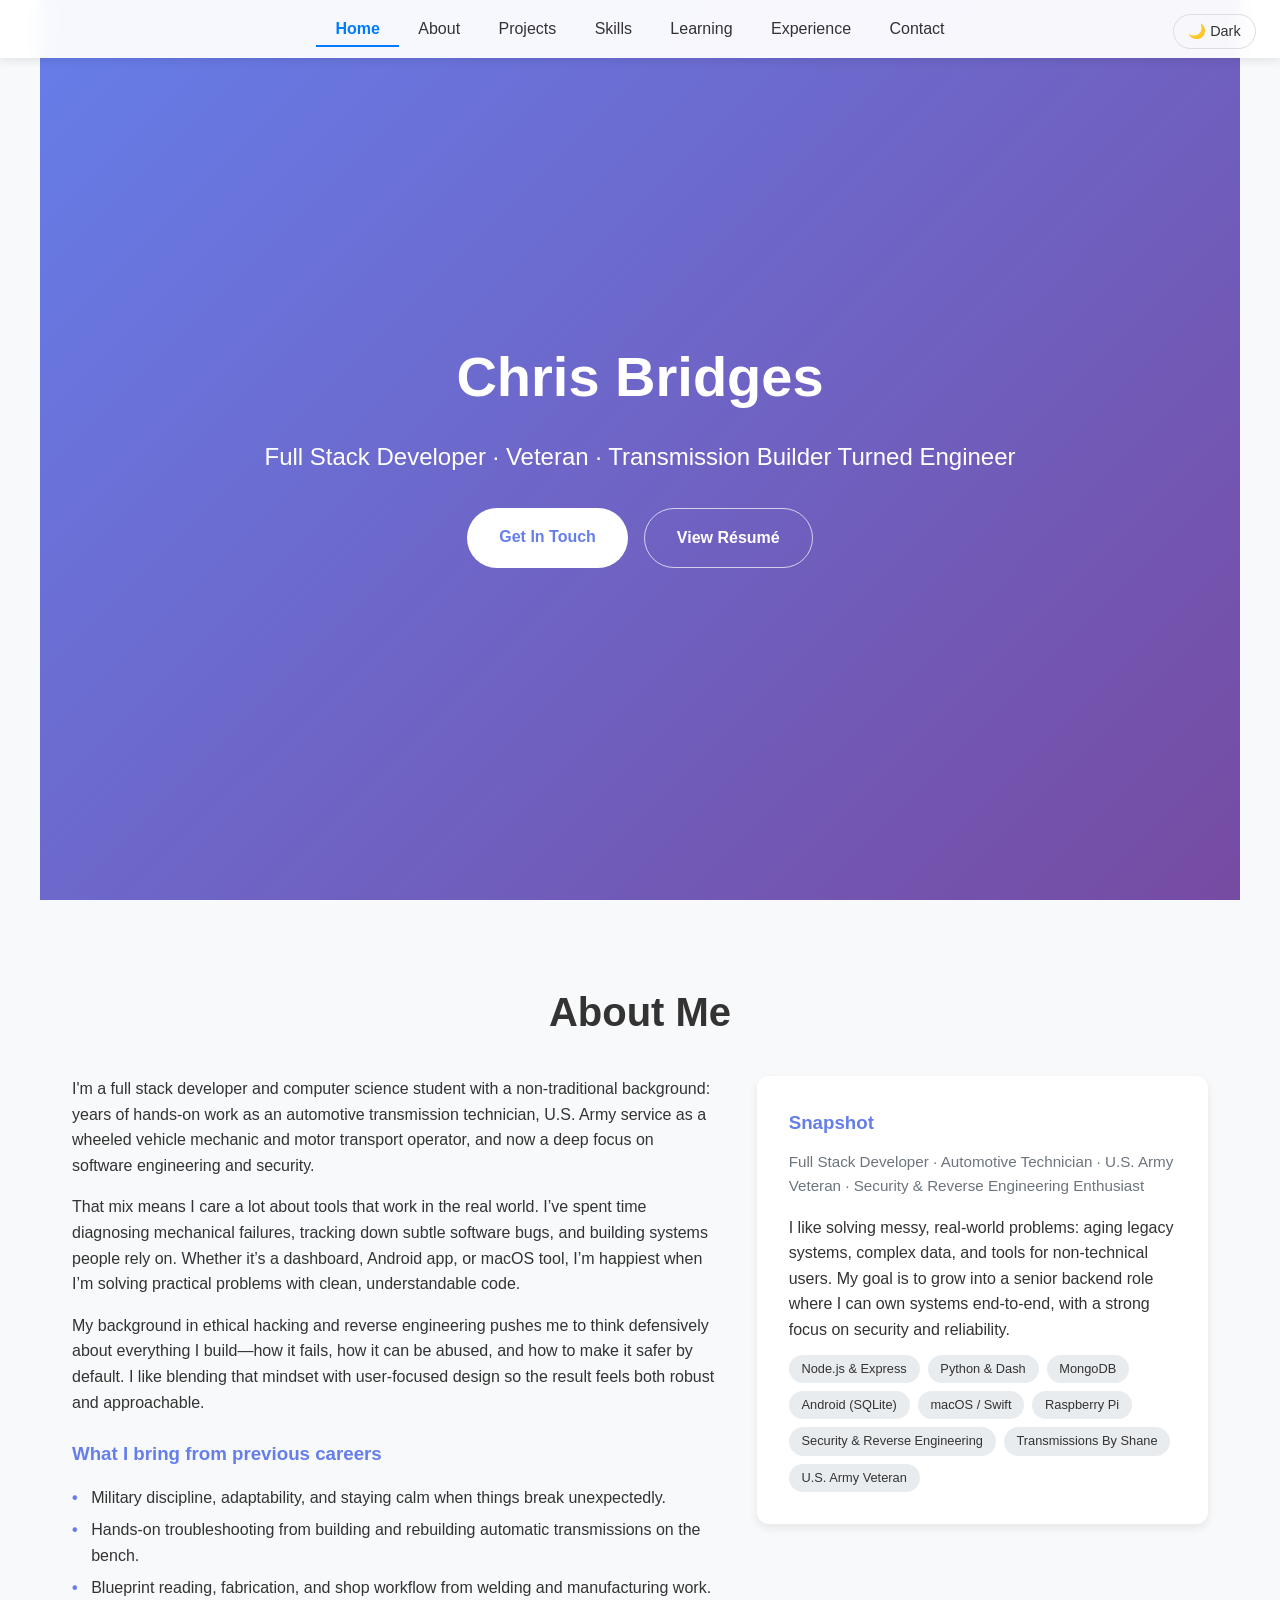
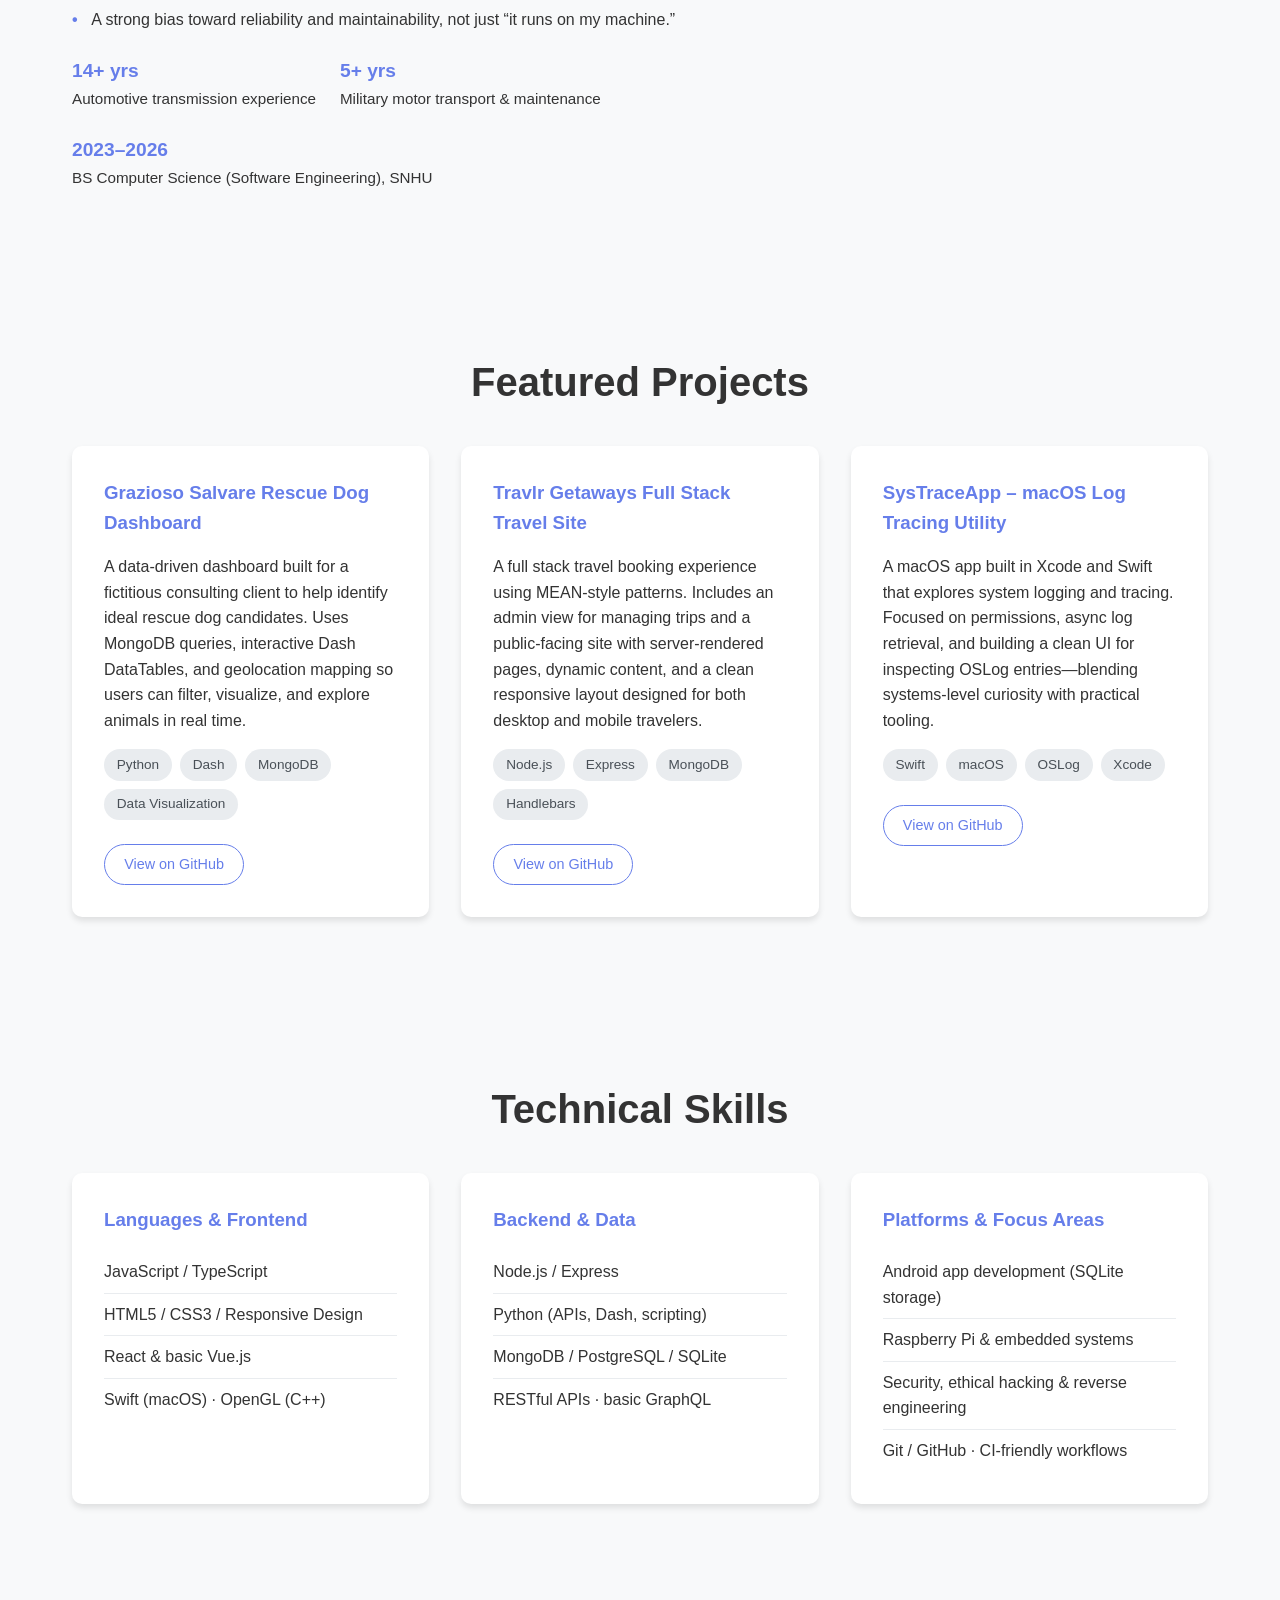
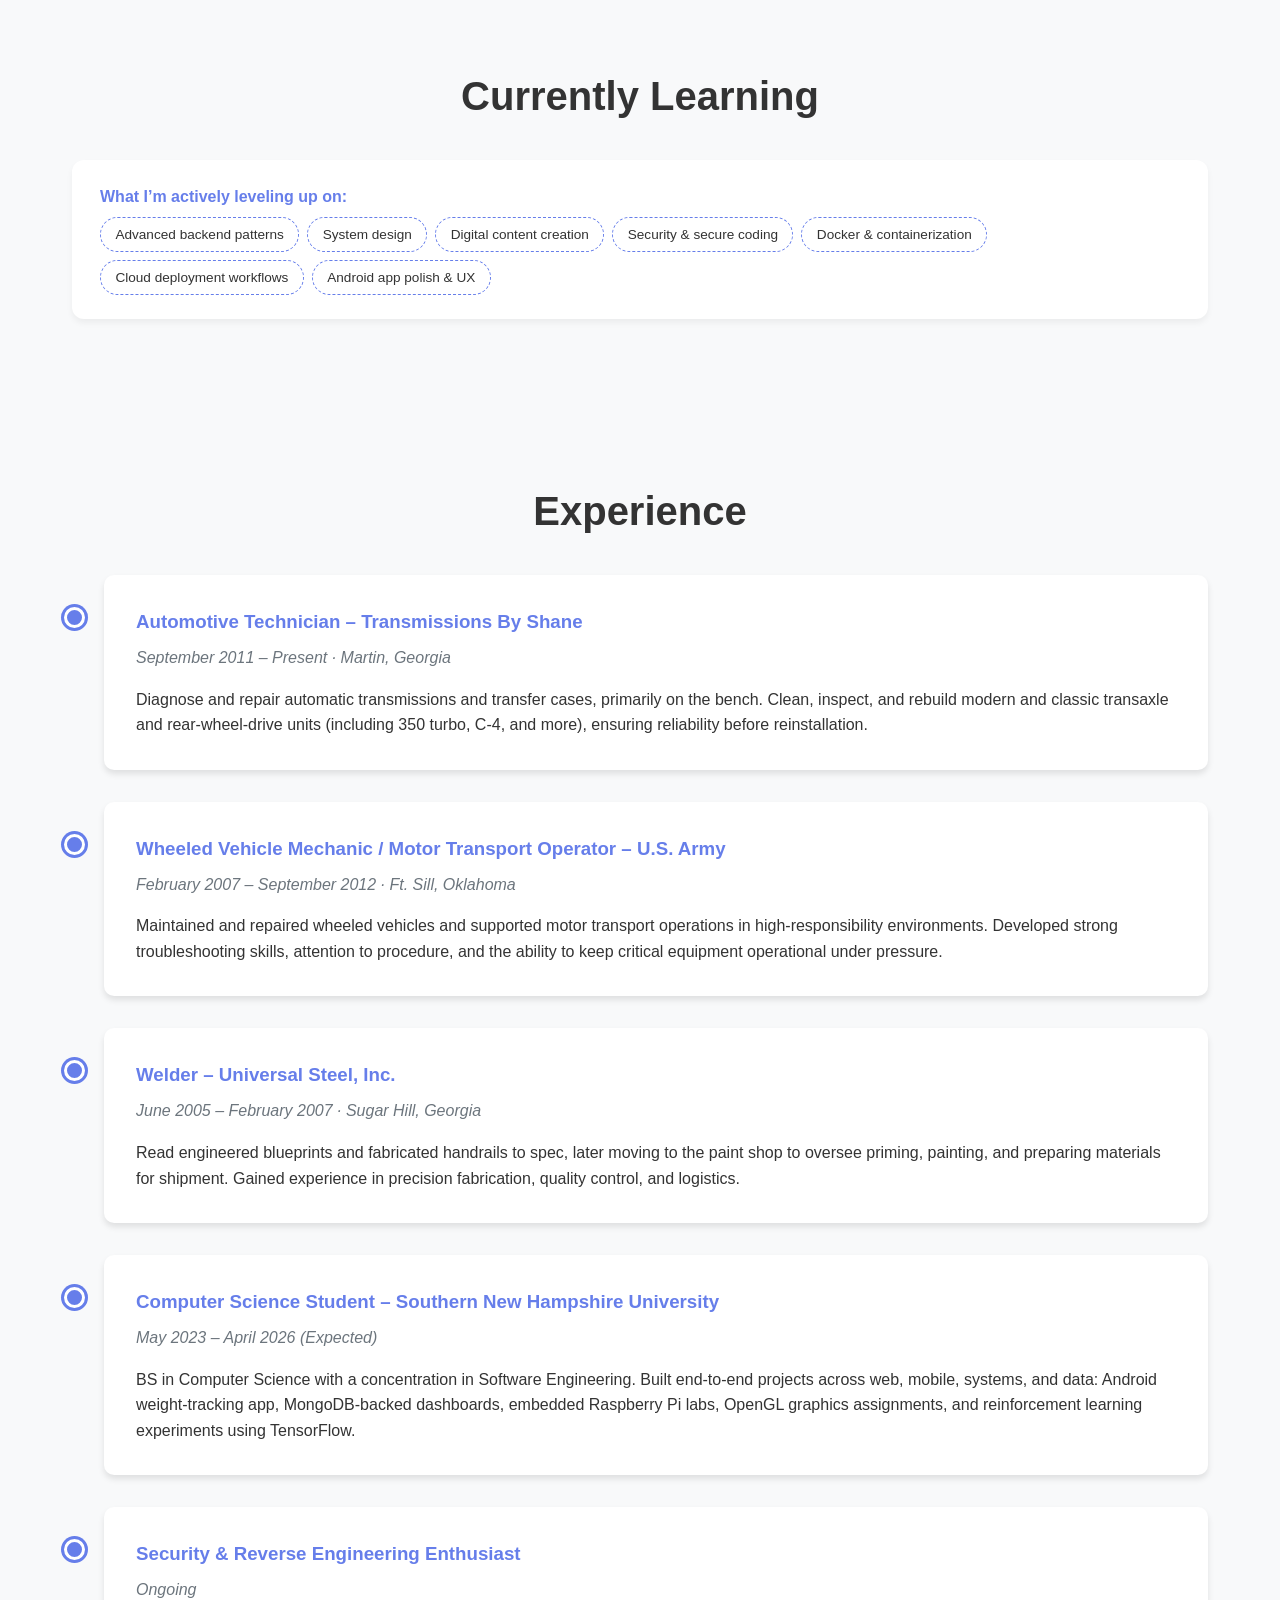
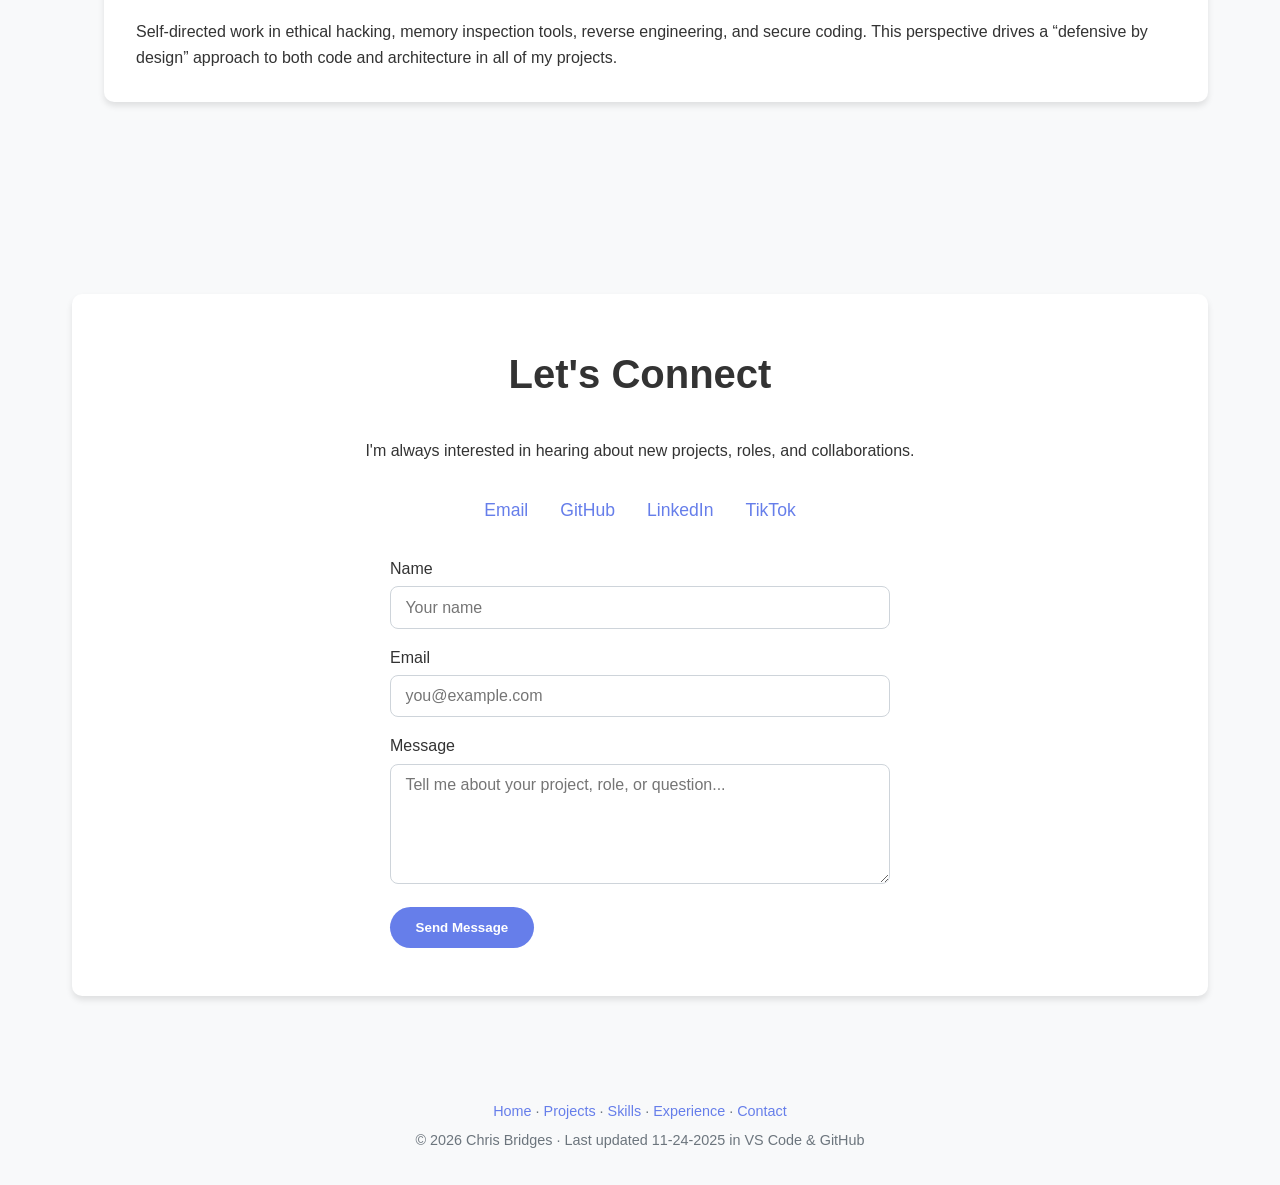
==== commit 0fcb476e: "Implement résumé PIN modal functionality Added a modal for entering a PIN to view the résumé, includ" ====
--- a/index.html
+++ b/index.html
@@ -537,6 +537,112 @@
 
         body.dark #scrollTopBtn {
             background: #444bff;
+        }
+
+        /* Resume PIN modal */
+        .modal {
+            position: fixed;
+            inset: 0;
+            background: rgba(0,0,0,0.6);
+            display: none;
+            align-items: center;
+            justify-content: center;
+            z-index: 2000;
+        }
+
+        .modal-content {
+            background: #ffffff;
+            padding: 2rem;
+            border-radius: 12px;
+            max-width: 380px;
+            width: 90%;
+            box-shadow: 0 10px 30px rgba(0,0,0,0.3);
+        }
+
+        .modal h3 {
+            margin-bottom: 0.5rem;
+            color: #333;
+        }
+
+        .modal-subtitle {
+            font-size: 0.9rem;
+            color: #6c757d;
+            margin-bottom: 1rem;
+        }
+
+        .modal-content label {
+            display: block;
+            font-weight: 500;
+            margin-bottom: 0.3rem;
+        }
+
+        .modal-content input {
+            width: 100%;
+            padding: 0.6rem 0.75rem;
+            border-radius: 8px;
+            border: 1px solid #ced4da;
+            margin-bottom: 0.75rem;
+            font-size: 1rem;
+        }
+
+        .modal-error {
+            min-height: 1.2rem;
+            font-size: 0.85rem;
+            color: #dc3545;
+            margin-bottom: 0.75rem;
+        }
+
+        .modal-actions {
+            display: flex;
+            justify-content: flex-end;
+            gap: 0.75rem;
+        }
+
+        .modal-btn {
+            padding: 0.5rem 1.2rem;
+            border-radius: 999px;
+            border: none;
+            cursor: pointer;
+            font-weight: 500;
+            font-size: 0.95rem;
+        }
+
+        .modal-btn.primary {
+            background: #667eea;
+            color: #fff;
+        }
+
+        .modal-btn.primary:hover {
+            background: #5563d3;
+        }
+
+        .modal-btn.secondary {
+            background: #e9ecef;
+            color: #333;
+        }
+
+        .modal-btn.secondary:hover {
+            background: #dde1e5;
+        }
+
+        body.dark .modal-content {
+            background: #1f1f1f;
+            color: #f1f1f1;
+        }
+
+        body.dark .modal-subtitle {
+            color: #aaaaaa;
+        }
+
+        body.dark .modal-content input {
+            background: #2a2a2a;
+            border-color: #444;
+            color: #f1f1f1;
+        }
+
+        body.dark .modal-btn.secondary {
+            background: #2b2b2b;
+            color: #f1f1f1;
         }
 
         @keyframes fadeInUp {
@@ -607,8 +713,7 @@
         <p>Full Stack Developer · Veteran · Transmission Builder Turned Engineer</p>
         <div class="hero-actions">
             <a href="#contact" class="btn">Get In Touch</a>
-            <!-- Update resume.pdf to your real file name if different -->
-            <a href="resume.pdf" class="btn btn-secondary" target="_blank" rel="noopener">Download Résumé</a>
+            <a href="#" class="btn btn-secondary" id="resumeBtn">View Résumé</a>
         </div>
     </section>
 
@@ -851,7 +956,6 @@
             <h2>Let's Connect</h2>
             <p>I'm always interested in hearing about new projects, roles, and collaborations.</p>
             <div class="contact-links">
-                <!-- Update these with your real info -->
                 <a href="mailto:bridges.dev3@gmail.com">Email</a>
                 <a href="https://github.com/Chrisbridges3" target="_blank">GitHub</a>
                 <a href="https://linkedin.com/in/christopherbridges3" target="_blank">LinkedIn</a>
@@ -872,6 +976,24 @@
             </form>
         </div>
     </section>
+
+    <!-- Resume PIN Modal -->
+    <div id="resumeModal" class="modal" aria-hidden="true">
+        <div class="modal-content">
+            <h3>Enter PIN to View Résumé</h3>
+            <p class="modal-subtitle">This helps limit access to my full résumé. If you need it and don’t have the PIN, feel free to email me.</p>
+
+            <label for="resumePinInput">PIN</label>
+            <input type="password" id="resumePinInput" autocomplete="off" />
+
+            <div id="resumePinError" class="modal-error"></div>
+
+            <div class="modal-actions">
+                <button id="resumeCancelBtn" type="button" class="modal-btn secondary">Cancel</button>
+                <button id="resumeSubmitBtn" type="button" class="modal-btn primary">Submit</button>
+            </div>
+        </div>
+    </div>
 
     <!-- Scroll-to-top button -->
     <button id="scrollTopBtn" aria-label="Scroll to top">↑ Top</button>
@@ -964,6 +1086,76 @@
         if (yearSpan) {
             yearSpan.textContent = new Date().getFullYear();
         }
+
+        // Resume PIN modal logic
+        const RESUME_PIN = '1234';          // <-- change this
+        const RESUME_URL = 'resume.pdf';    // <-- make sure this matches your file path
+
+        const resumeBtn = document.getElementById('resumeBtn');
+        const resumeModal = document.getElementById('resumeModal');
+        const resumePinInput = document.getElementById('resumePinInput');
+        const resumePinError = document.getElementById('resumePinError');
+        const resumeCancelBtn = document.getElementById('resumeCancelBtn');
+        const resumeSubmitBtn = document.getElementById('resumeSubmitBtn');
+
+        function openResumeModal() {
+            if (!resumeModal) return;
+            resumeModal.style.display = 'flex';
+            resumeModal.setAttribute('aria-hidden', 'false');
+            resumePinInput.value = '';
+            resumePinError.textContent = '';
+            setTimeout(() => resumePinInput.focus(), 50);
+        }
+
+        function closeResumeModal() {
+            if (!resumeModal) return;
+            resumeModal.style.display = 'none';
+            resumeModal.setAttribute('aria-hidden', 'true');
+        }
+
+        if (resumeBtn && resumeModal) {
+            resumeBtn.addEventListener('click', (e) => {
+                e.preventDefault();
+                openResumeModal();
+            });
+
+            resumeCancelBtn.addEventListener('click', () => {
+                closeResumeModal();
+            });
+
+            resumeSubmitBtn.addEventListener('click', () => {
+                const entered = resumePinInput.value.trim();
+                if (entered === RESUME_PIN) {
+                    window.location.href = RESUME_URL;
+                    closeResumeModal();
+                } else {
+                    resumePinError.textContent = 'Incorrect PIN. Please try again.';
+                }
+            });
+
+            // Enter key submits, Escape closes
+            resumePinInput.addEventListener('keydown', (e) => {
+                if (e.key === 'Enter') {
+                    resumeSubmitBtn.click();
+                } else if (e.key === 'Escape') {
+                    closeResumeModal();
+                }
+            });
+
+            // Click outside modal to close
+            resumeModal.addEventListener('click', (e) => {
+                if (e.target === resumeModal) {
+                    closeResumeModal();
+                }
+            });
+
+            // Global Escape closes modal
+            window.addEventListener('keydown', (e) => {
+                if (e.key === 'Escape' && resumeModal.style.display === 'flex') {
+                    closeResumeModal();
+                }
+            });
+        }
     </script>
 </body>
 </html>
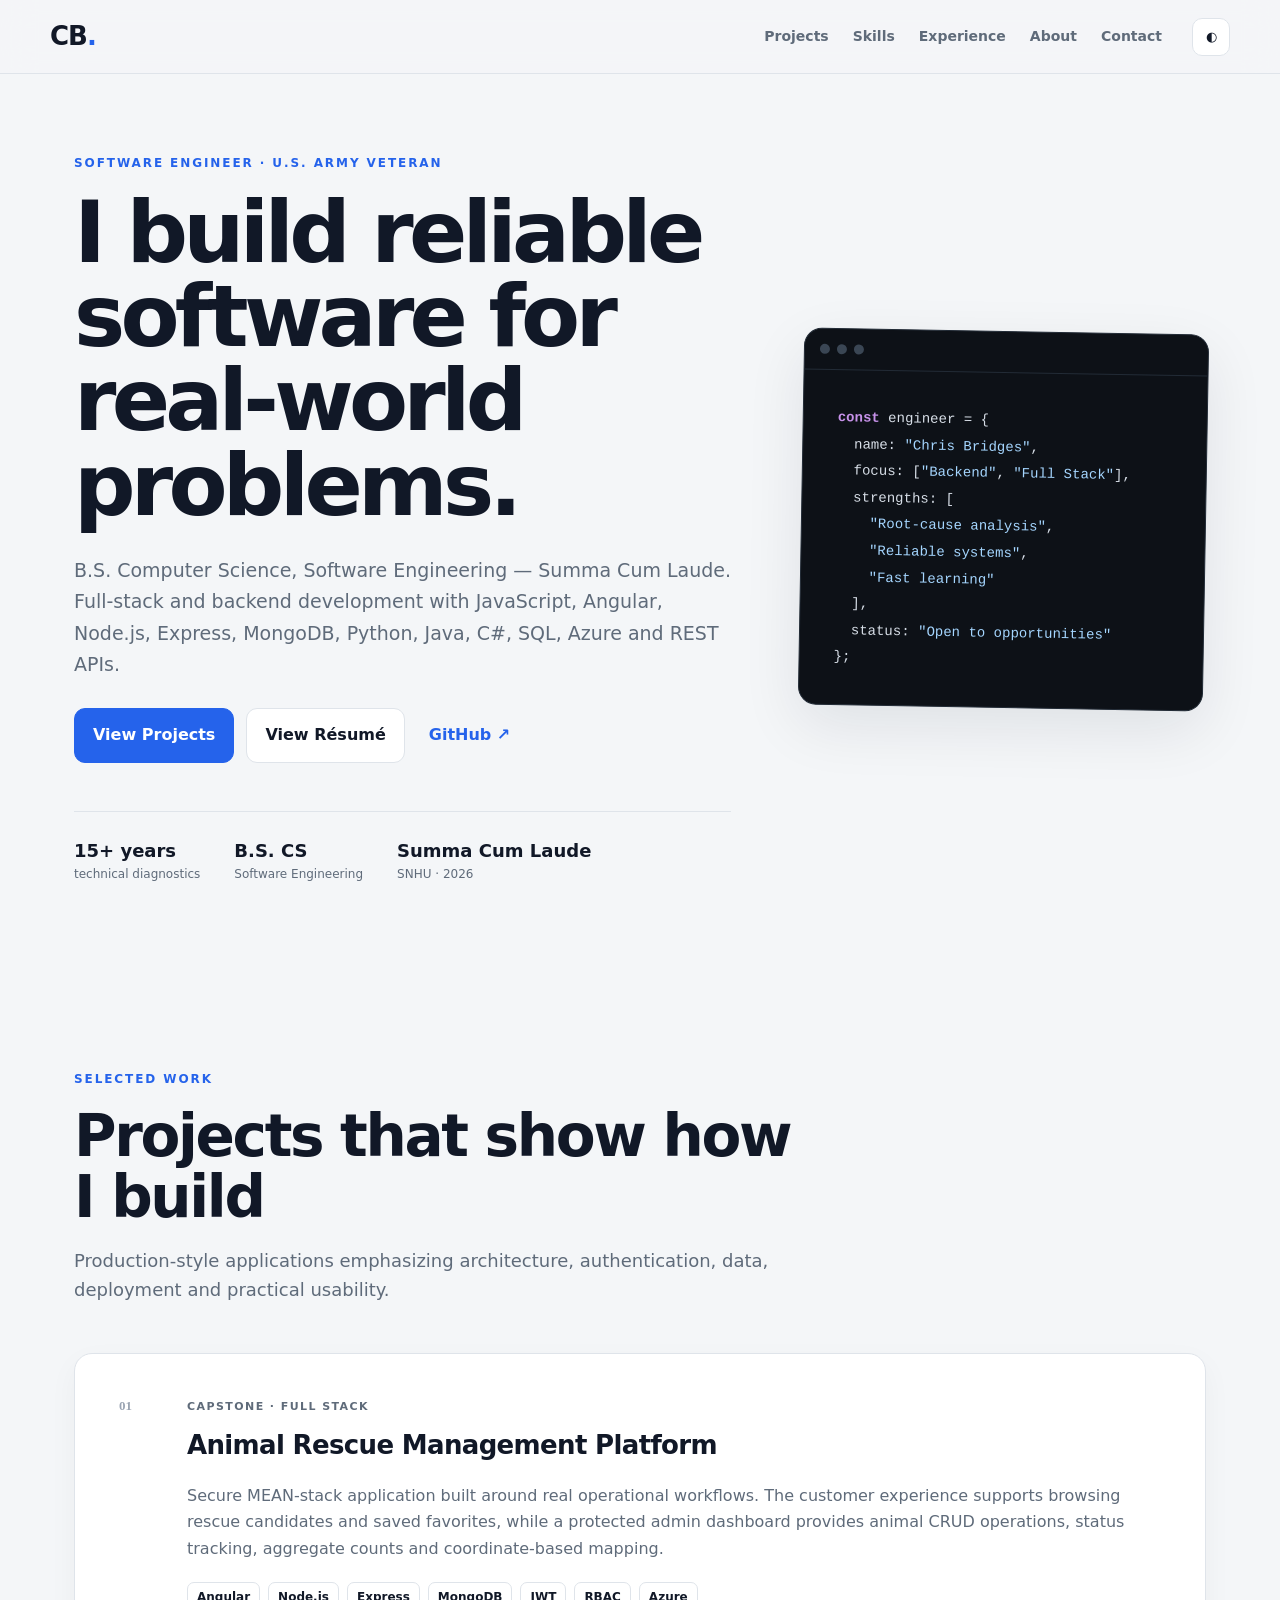
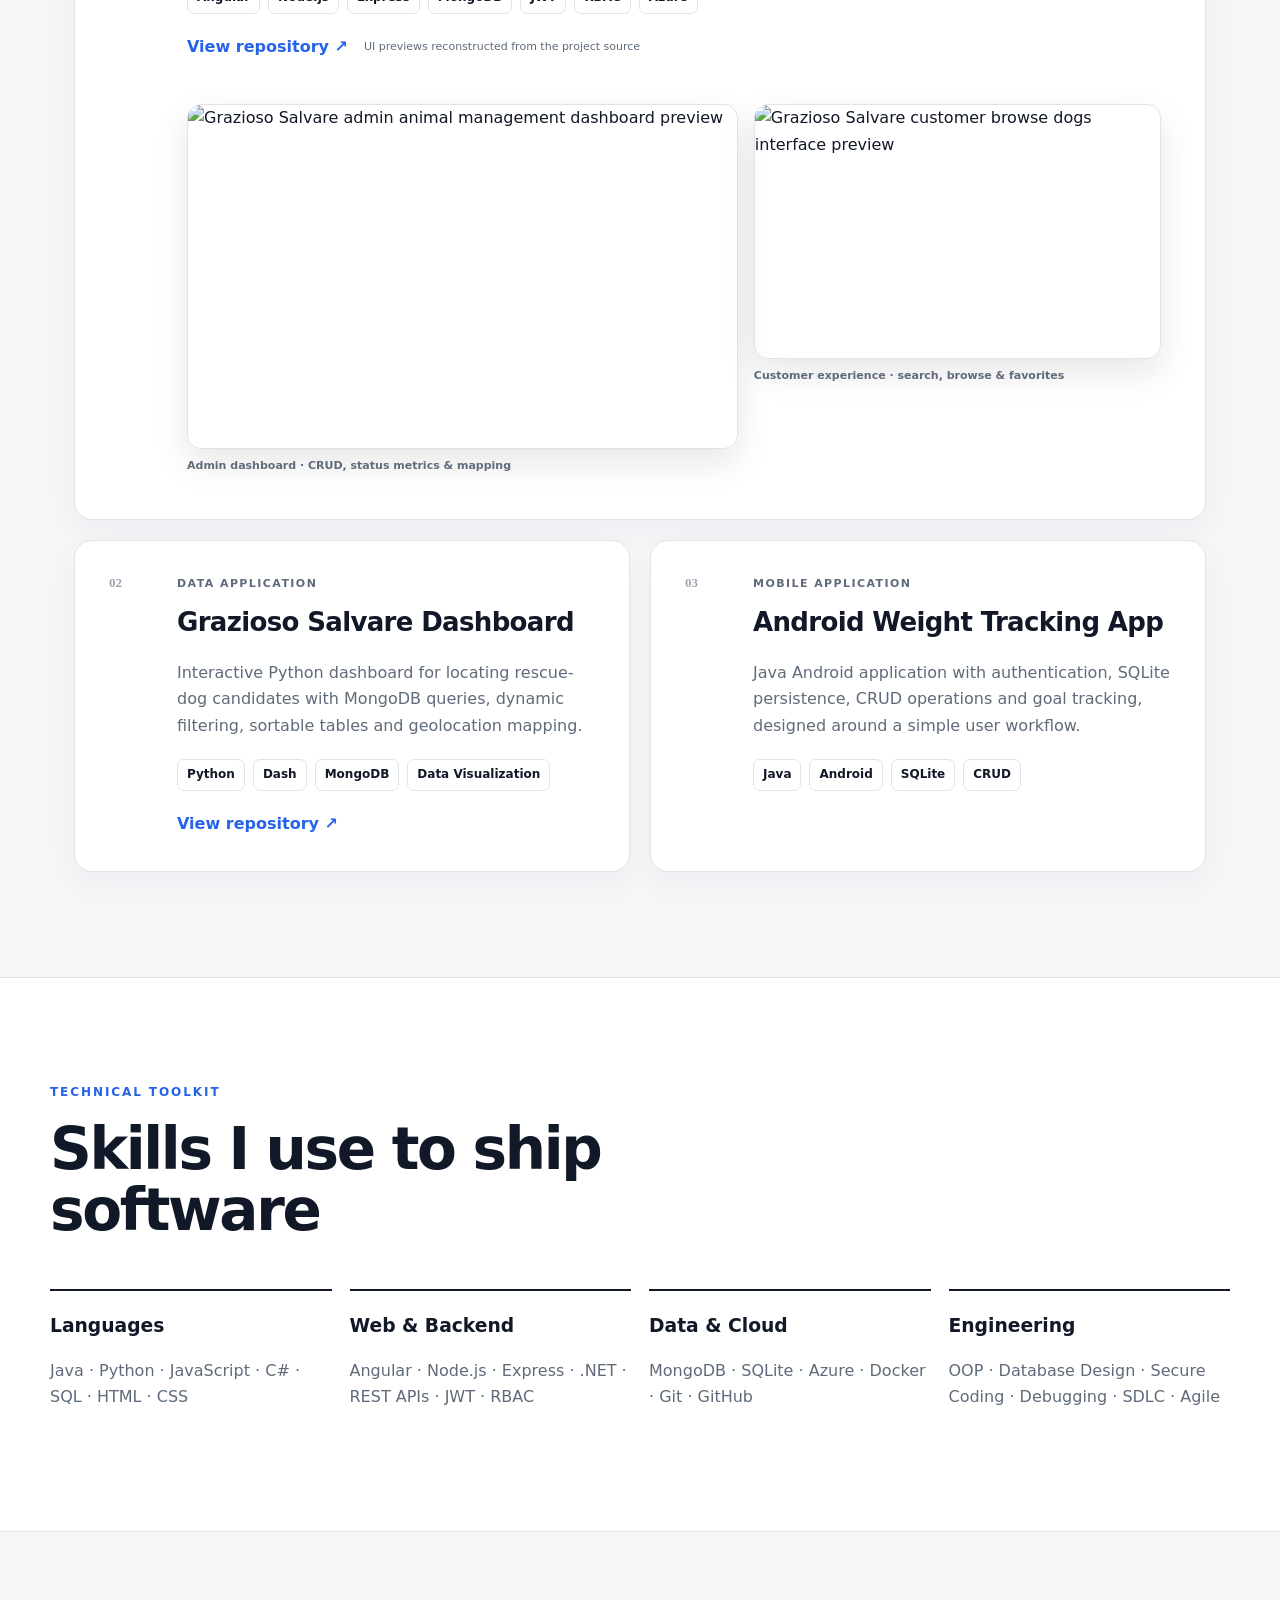
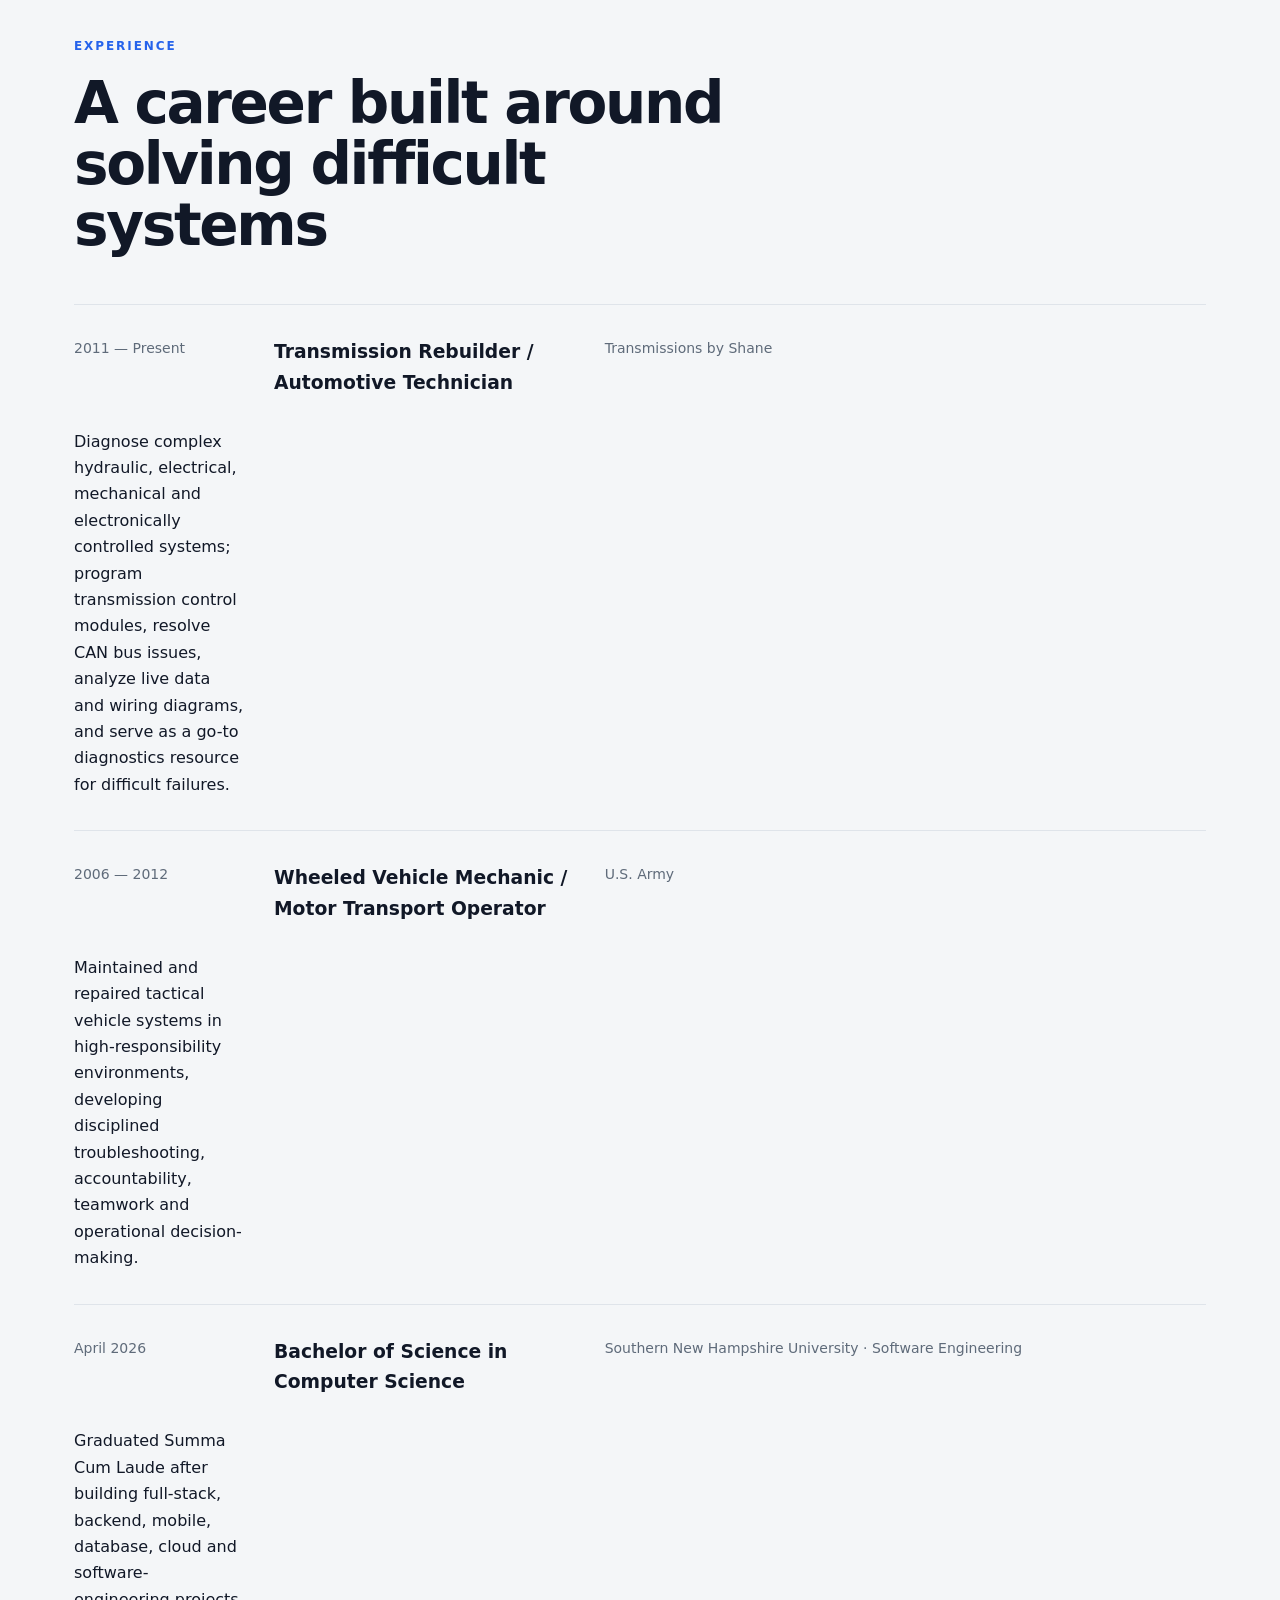
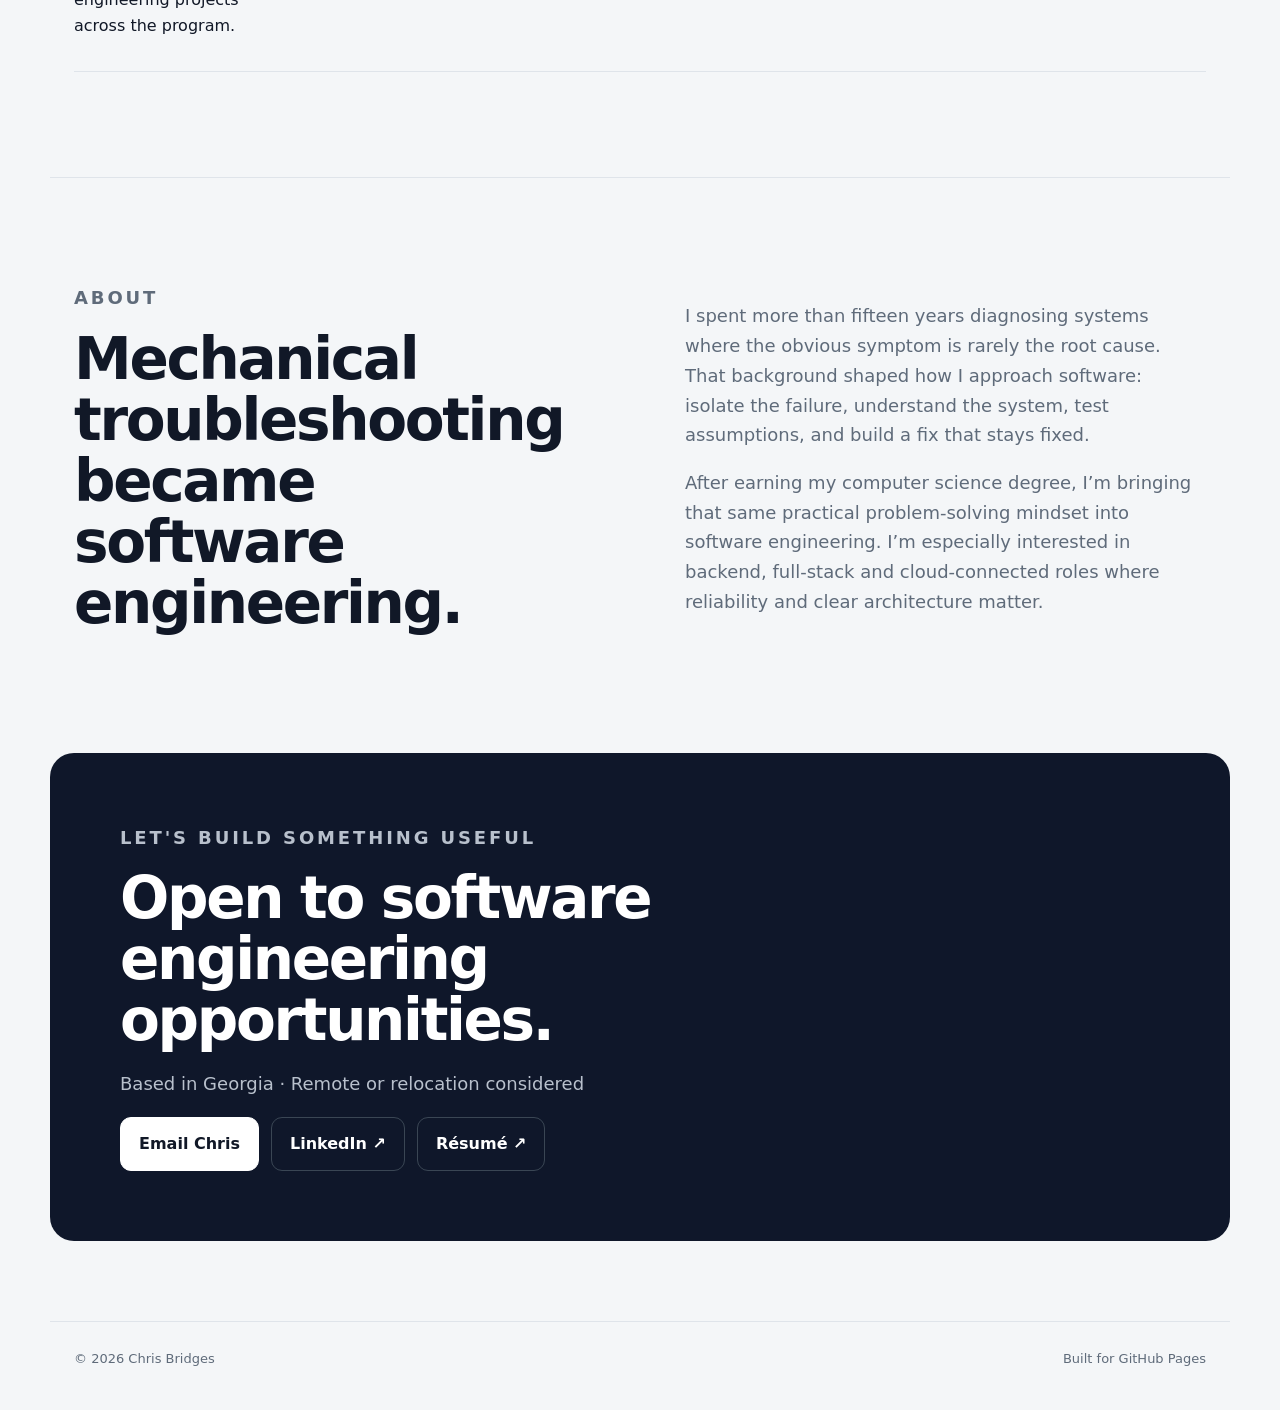
==== commit 81ad6fd2: "Add files via upload" ====
--- a/index.html
+++ b/index.html
@@ -1,1161 +1,23 @@
-<!DOCTYPE html>
-<html lang="en">
-<head>
-    <meta charset="UTF-8">
-    <meta name="viewport" content="width=device-width, initial-scale=1.0">
-    <title>Chris Bridges - Developer Portfolio</title>
-    <style>
-        * {
-            margin: 0;
-            padding: 0;
-            box-sizing: border-box;
-        }
-
-        body {
-            font-family: -apple-system, BlinkMacSystemFont, 'Segoe UI', Roboto, Oxygen, Ubuntu, Cantarell, sans-serif;
-            line-height: 1.6;
-            color: #333;
-            background: #f8f9fa;
-        }
-
-        nav {
-            position: fixed;
-            top: 0;
-            width: 100%;
-            background: rgba(255, 255, 255, 0.95);
-            backdrop-filter: blur(10px);
-            box-shadow: 0 2px 10px rgba(0,0,0,0.1);
-            z-index: 1000;
-        }
-
-        nav ul {
-            display: flex;
-            justify-content: center;
-            list-style: none;
-            padding: 1rem;
-        }
-
-        nav a {
-            color: #333;
-            text-decoration: none;
-            padding: 0.5rem 1.2rem;
-            transition: color 0.3s, border-bottom-color 0.3s;
-            font-weight: 500;
-            border-bottom: 2px solid transparent;
-        }
-
-        nav a:hover {
-            color: #007bff;
-        }
-
-        nav a.active {
-            color: #007bff;
-            font-weight: 600;
-            border-bottom-color: #007bff;
-        }
-
-        section {
-            padding: 5rem 2rem;
-            max-width: 1200px;
-            margin: 0 auto;
-        }
-
-        .hero {
-            min-height: 100vh;
-            display: flex;
-            flex-direction: column;
-            justify-content: center;
-            align-items: center;
-            text-align: center;
-            background: linear-gradient(135deg, #667eea 0%, #764ba2 100%);
-            color: white;
-        }
-
-        .hero h1 {
-            font-size: 3.5rem;
-            margin-bottom: 1rem;
-            animation: fadeInUp 1s ease;
-        }
-
-        .hero p {
-            font-size: 1.5rem;
-            margin-bottom: 2rem;
-            animation: fadeInUp 1s ease 0.2s backwards;
-        }
-
-        .hero-actions {
-            display: flex;
-            gap: 1rem;
-            flex-wrap: wrap;
-            justify-content: center;
-        }
-
-        .btn {
-            display: inline-block;
-            padding: 1rem 2rem;
-            background: white;
-            color: #667eea;
-            text-decoration: none;
-            border-radius: 50px;
-            font-weight: 600;
-            transition: transform 0.3s, box-shadow 0.3s, background 0.3s, color 0.3s;
-            animation: fadeInUp 1s ease 0.4s backwards;
-        }
-
-        .btn:hover {
-            transform: translateY(-3px);
-            box-shadow: 0 10px 25px rgba(0,0,0,0.2);
-        }
-
-        .btn-secondary {
-            background: transparent;
-            color: #ffffff;
-            border: 1px solid rgba(255,255,255,0.7);
-            box-shadow: none;
-        }
-
-        .btn-secondary:hover {
-            background: rgba(255,255,255,0.1);
-            box-shadow: 0 10px 25px rgba(0,0,0,0.25);
-        }
-
-        h2 {
-            font-size: 2.5rem;
-            margin-bottom: 2rem;
-            text-align: center;
-            color: #333;
-        }
-
-        /* About section */
-        .about-content {
-            display: grid;
-            grid-template-columns: minmax(0, 2fr) minmax(0, 1.4fr);
-            gap: 2.5rem;
-            align-items: flex-start;
-        }
-
-        .about-text p {
-            margin-bottom: 1rem;
-        }
-
-        .about-highlight-list {
-            list-style: none;
-            margin-top: 1rem;
-        }
-
-        .about-highlight-list li {
-            padding-left: 1.2rem;
-            position: relative;
-            margin-bottom: 0.4rem;
-        }
-
-        .about-highlight-list li::before {
-            content: "•";
-            position: absolute;
-            left: 0;
-            color: #667eea;
-            font-weight: bold;
-        }
-
-        .about-card {
-            background: white;
-            padding: 2rem;
-            border-radius: 12px;
-            box-shadow: 0 4px 10px rgba(0,0,0,0.08);
-        }
-
-        .about-card h3 {
-            color: #667eea;
-            margin-bottom: 0.75rem;
-        }
-
-        .about-meta {
-            font-size: 0.95rem;
-            color: #6c757d;
-            margin-bottom: 1rem;
-        }
-
-        .about-tags {
-            display: flex;
-            flex-wrap: wrap;
-            gap: 0.5rem;
-            margin-top: 0.75rem;
-        }
-
-        .about-tag {
-            background: #e9ecef;
-            padding: 0.25rem 0.8rem;
-            border-radius: 999px;
-            font-size: 0.8rem;
-        }
-
-        .about-stats {
-            display: flex;
-            flex-wrap: wrap;
-            gap: 1.5rem;
-            margin-top: 1.5rem;
-            font-size: 0.95rem;
-        }
-
-        .about-stat {
-            min-width: 120px;
-        }
-
-        .about-stat strong {
-            display: block;
-            font-size: 1.2rem;
-            color: #667eea;
-        }
-
-        .projects-grid {
-            display: grid;
-            grid-template-columns: repeat(auto-fit, minmax(300px, 1fr));
-            gap: 2rem;
-            margin-top: 2rem;
-        }
-
-        .project-card {
-            background: white;
-            border-radius: 10px;
-            padding: 2rem;
-            box-shadow: 0 4px 6px rgba(0,0,0,0.1);
-            transition: transform 0.3s, box-shadow 0.3s;
-        }
-
-        .project-card:hover {
-            transform: translateY(-5px);
-            box-shadow: 0 10px 25px rgba(0,0,0,0.15);
-        }
-
-        .project-card h3 {
-            color: #667eea;
-            margin-bottom: 1rem;
-        }
-
-        .project-tags {
-            display: flex;
-            flex-wrap: wrap;
-            gap: 0.5rem;
-            margin-top: 1rem;
-        }
-
-        .tag {
-            background: #e9ecef;
-            padding: 0.3rem 0.8rem;
-            border-radius: 20px;
-            font-size: 0.85rem;
-            color: #495057;
-        }
-
-        .project-links {
-            margin-top: 1.5rem;
-            display: flex;
-            flex-wrap: wrap;
-            gap: 0.75rem;
-        }
-
-        .project-btn {
-            display: inline-block;
-            padding: 0.5rem 1.2rem;
-            border-radius: 999px;
-            text-decoration: none;
-            font-size: 0.9rem;
-            font-weight: 500;
-            border: 1px solid #667eea;
-            color: #667eea;
-            transition: background 0.2s, color 0.2s, transform 0.2s;
-        }
-
-        .project-btn:hover {
-            background: #667eea;
-            color: #fff;
-            transform: translateY(-1px);
-        }
-
-        .skills-container {
-            display: grid;
-            grid-template-columns: repeat(auto-fit, minmax(250px, 1fr));
-            gap: 2rem;
-            margin-top: 2rem;
-        }
-
-        .skill-category {
-            background: white;
-            padding: 2rem;
-            border-radius: 10px;
-            box-shadow: 0 4px 6px rgba(0,0,0,0.1);
-        }
-
-        .skill-category h3 {
-            color: #667eea;
-            margin-bottom: 1rem;
-        }
-
-        .skill-list {
-            list-style: none;
-        }
-
-        .skill-list li {
-            padding: 0.5rem 0;
-            border-bottom: 1px solid #e9ecef;
-        }
-
-        .skill-list li:last-child {
-            border-bottom: none;
-        }
-
-        /* Currently learning strip */
-        .learning-wrapper {
-            margin-top: 1rem;
-            background: #fff;
-            border-radius: 12px;
-            padding: 1.5rem 1.75rem;
-            box-shadow: 0 4px 6px rgba(0,0,0,0.05);
-        }
-
-        .learning-label {
-            font-weight: 600;
-            margin-bottom: 0.5rem;
-            color: #667eea;
-        }
-
-        .learning-tags {
-            display: flex;
-            flex-wrap: wrap;
-            gap: 0.5rem;
-        }
-
-        .learning-tag {
-            padding: 0.35rem 0.9rem;
-            border-radius: 999px;
-            border: 1px dashed #667eea;
-            font-size: 0.85rem;
-        }
-
-        .experience-timeline {
-            position: relative;
-            padding-left: 2rem;
-            margin-top: 2rem;
-        }
-
-        .experience-item {
-            background: white;
-            padding: 2rem;
-            margin-bottom: 2rem;
-            border-radius: 10px;
-            box-shadow: 0 4px 6px rgba(0,0,0,0.1);
-            position: relative;
-        }
-
-        .experience-item::before {
-            content: '';
-            position: absolute;
-            left: -2.5rem;
-            top: 2rem;
-            width: 15px;
-            height: 15px;
-            background: #667eea;
-            border-radius: 50%;
-            border: 3px solid white;
-            box-shadow: 0 0 0 3px #667eea;
-        }
-
-        .experience-item h3 {
-            color: #667eea;
-            margin-bottom: 0.5rem;
-        }
-
-        .experience-date {
-            color: #6c757d;
-            font-style: italic;
-            margin-bottom: 1rem;
-        }
-
-        .contact-section {
-            background: white;
-            border-radius: 10px;
-            padding: 3rem;
-            text-align: center;
-            box-shadow: 0 4px 6px rgba(0,0,0,0.1);
-        }
-
-        .contact-links {
-            display: flex;
-            justify-content: center;
-            gap: 2rem;
-            margin-top: 2rem;
-            flex-wrap: wrap;
-        }
-
-        .contact-links a {
-            color: #667eea;
-            text-decoration: none;
-            font-size: 1.1rem;
-            transition: color 0.3s;
-        }
-
-        .contact-links a:hover {
-            color: #764ba2;
-        }
-
-        .contact-form {
-            max-width: 500px;
-            margin: 2rem auto 0;
-            text-align: left;
-        }
-
-        .contact-form label {
-            display: block;
-            margin-bottom: 0.3rem;
-            font-weight: 500;
-        }
-
-        .contact-form input,
-        .contact-form textarea {
-            width: 100%;
-            padding: 0.7rem 0.9rem;
-            margin-bottom: 1rem;
-            border-radius: 8px;
-            border: 1px solid #ced4da;
-            font-size: 1rem;
-            font-family: inherit;
-        }
-
-        .contact-form textarea {
-            min-height: 120px;
-            resize: vertical;
-        }
-
-        .contact-form button {
-            padding: 0.8rem 1.6rem;
-            border-radius: 999px;
-            border: none;
-            background: #667eea;
-            color: #fff;
-            font-weight: 600;
-            cursor: pointer;
-            transition: transform 0.2s, box-shadow 0.2s, background 0.2s;
-        }
-
-        .contact-form button:hover {
-            background: #5563d3;
-            transform: translateY(-1px);
-            box-shadow: 0 8px 18px rgba(0,0,0,0.2);
-        }
-
-        .theme-toggle {
-            position: absolute;
-            right: 1.5rem;
-            top: 0.9rem;
-            padding: 0.3rem 0.9rem;
-            border-radius: 20px;
-            border: 1px solid #ddd;
-            font-size: 0.9rem;
-            cursor: pointer;
-            user-select: none;
-        }
-
-        /* Scroll-to-top button */
-        #scrollTopBtn {
-            position: fixed;
-            bottom: 2rem;
-            right: 2rem;
-            padding: 0.8rem 1rem;
-            border-radius: 999px;
-            border: none;
-            background: #667eea;
-            color: #fff;
-            font-weight: 600;
-            cursor: pointer;
-            box-shadow: 0 6px 16px rgba(0,0,0,0.25);
-            display: none;
-            z-index: 999;
-        }
-
-        #scrollTopBtn:hover {
-            background: #5563d3;
-        }
-
-        /* Footer */
-        footer {
-            padding: 1.5rem 1rem 2rem;
-            text-align: center;
-            font-size: 0.9rem;
-            color: #6c757d;
-        }
-
-        footer a {
-            color: #667eea;
-            text-decoration: none;
-        }
-
-        footer a:hover {
-            text-decoration: underline;
-        }
-
-        footer .footer-links {
-            margin-bottom: 0.4rem;
-        }
-
-        /* Dark mode styles */
-        body.dark {
-            background: #121212;
-            color: #f1f1f1;
-        }
-
-        body.dark nav {
-            background: rgba(18, 18, 18, 0.95);
-        }
-
-        body.dark .project-card,
-        body.dark .skill-category,
-        body.dark .experience-item,
-        body.dark .contact-section,
-        body.dark .about-card,
-        body.dark .learning-wrapper {
-            background: #1f1f1f;
-            color: #f1f1f1;
-            box-shadow: 0 4px 6px rgba(0,0,0,0.6);
-        }
-
-        body.dark h2,
-        body.dark h3 {
-            color: #e0e0ff;
-        }
-
-        body.dark .theme-toggle {
-            border-color: #555;
-        }
-
-        body.dark .tag,
-        body.dark .about-tag,
-        body.dark .learning-tag {
-            background: #2b2b2b;
-            color: #e0e0e0;
-            border-color: #888;
-        }
-
-        body.dark #scrollTopBtn {
-            background: #444bff;
-        }
-
-        /* Resume PIN modal */
-        .modal {
-            position: fixed;
-            inset: 0;
-            background: rgba(0,0,0,0.6);
-            display: none;
-            align-items: center;
-            justify-content: center;
-            z-index: 2000;
-        }
-
-        .modal-content {
-            background: #ffffff;
-            padding: 2rem;
-            border-radius: 12px;
-            max-width: 380px;
-            width: 90%;
-            box-shadow: 0 10px 30px rgba(0,0,0,0.3);
-        }
-
-        .modal h3 {
-            margin-bottom: 0.5rem;
-            color: #333;
-        }
-
-        .modal-subtitle {
-            font-size: 0.9rem;
-            color: #6c757d;
-            margin-bottom: 1rem;
-        }
-
-        .modal-content label {
-            display: block;
-            font-weight: 500;
-            margin-bottom: 0.3rem;
-        }
-
-        .modal-content input {
-            width: 100%;
-            padding: 0.6rem 0.75rem;
-            border-radius: 8px;
-            border: 1px solid #ced4da;
-            margin-bottom: 0.75rem;
-            font-size: 1rem;
-        }
-
-        .modal-error {
-            min-height: 1.2rem;
-            font-size: 0.85rem;
-            color: #dc3545;
-            margin-bottom: 0.75rem;
-        }
-
-        .modal-actions {
-            display: flex;
-            justify-content: flex-end;
-            gap: 0.75rem;
-        }
-
-        .modal-btn {
-            padding: 0.5rem 1.2rem;
-            border-radius: 999px;
-            border: none;
-            cursor: pointer;
-            font-weight: 500;
-            font-size: 0.95rem;
-        }
-
-        .modal-btn.primary {
-            background: #667eea;
-            color: #fff;
-        }
-
-        .modal-btn.primary:hover {
-            background: #5563d3;
-        }
-
-        .modal-btn.secondary {
-            background: #e9ecef;
-            color: #333;
-        }
-
-        .modal-btn.secondary:hover {
-            background: #dde1e5;
-        }
-
-        body.dark .modal-content {
-            background: #1f1f1f;
-            color: #f1f1f1;
-        }
-
-        body.dark .modal-subtitle {
-            color: #aaaaaa;
-        }
-
-        body.dark .modal-content input {
-            background: #2a2a2a;
-            border-color: #444;
-            color: #f1f1f1;
-        }
-
-        body.dark .modal-btn.secondary {
-            background: #2b2b2b;
-            color: #f1f1f1;
-        }
-
-        @keyframes fadeInUp {
-            from {
-                opacity: 0;
-                transform: translateY(30px);
-            }
-            to {
-                opacity: 1;
-                transform: translateY(0);
-            }
-        }
-
-        @media (max-width: 900px) {
-            .about-content {
-                grid-template-columns: 1fr;
-            }
-        }
-
-        @media (max-width: 768px) {
-            .hero h1 {
-                font-size: 2.5rem;
-            }
-
-            .hero p {
-                font-size: 1.2rem;
-            }
-
-            section {
-                padding: 3rem 1rem;
-            }
-
-            nav ul {
-                flex-wrap: wrap;
-            }
-
-            .theme-toggle {
-                position: static;
-                margin: 0.5rem auto 0.8rem;
-                display: inline-block;
-            }
-
-            nav {
-                text-align: center;
-                padding-bottom: 0.5rem;
-            }
-        }
-    </style>
-</head>
-<body>
-    <nav>
-        <ul>
-            <li><a href="#home" class="active">Home</a></li>
-            <li><a href="#about">About</a></li>
-            <li><a href="#projects">Projects</a></li>
-            <li><a href="#skills">Skills</a></li>
-            <li><a href="#learning">Learning</a></li>
-            <li><a href="#experience">Experience</a></li>
-            <li><a href="#contact">Contact</a></li>
-        </ul>
-        <div class="theme-toggle" id="themeToggle">
-            🌙 Dark
-        </div>
-    </nav>
-
-    <section id="home" class="hero">
-        <h1>Chris Bridges</h1>
-        <p>Full Stack Developer · Veteran · Transmission Builder Turned Engineer</p>
-        <div class="hero-actions">
-            <a href="#contact" class="btn">Get In Touch</a>
-            <a href="#" class="btn btn-secondary" id="resumeBtn">View Résumé</a>
-        </div>
-    </section>
-
-    <section id="about">
-        <h2>About Me</h2>
-        <div class="about-content">
-            <div class="about-text">
-                <p>
-                    I'm a full stack developer and computer science student with a non-traditional background:
-                    years of hands-on work as an automotive transmission technician, U.S. Army service as a wheeled
-                    vehicle mechanic and motor transport operator, and now a deep focus on software engineering
-                    and security.
-                </p>
-                <p>
-                    That mix means I care a lot about tools that work in the real world. I’ve spent time diagnosing
-                    mechanical failures, tracking down subtle software bugs, and building systems people rely on.
-                    Whether it’s a dashboard, Android app, or macOS tool, I’m happiest when I’m solving practical
-                    problems with clean, understandable code.
-                </p>
-                <p>
-                    My background in ethical hacking and reverse engineering pushes me to think defensively about
-                    everything I build—how it fails, how it can be abused, and how to make it safer by default.
-                    I like blending that mindset with user-focused design so the result feels both robust and approachable.
-                </p>
-
-                <h3 style="margin-top:1.5rem; color:#667eea;">What I bring from previous careers</h3>
-                <ul class="about-highlight-list">
-                    <li>Military discipline, adaptability, and staying calm when things break unexpectedly.</li>
-                    <li>Hands-on troubleshooting from building and rebuilding automatic transmissions on the bench.</li>
-                    <li>Blueprint reading, fabrication, and shop workflow from welding and manufacturing work.</li>
-                    <li>A strong bias toward reliability and maintainability, not just “it runs on my machine.”</li>
-                </ul>
-
-                <div class="about-stats">
-                    <div class="about-stat">
-                        <strong>14+ yrs</strong>
-                        Automotive transmission experience
-                    </div>
-                    <div class="about-stat">
-                        <strong>5+ yrs</strong>
-                        Military motor transport & maintenance
-                    </div>
-                    <div class="about-stat">
-                        <strong>2023–2026</strong>
-                        BS Computer Science (Software Engineering), SNHU
-                    </div>
-                </div>
-            </div>
-            <div class="about-card">
-                <h3>Snapshot</h3>
-                <div class="about-meta">
-                    Full Stack Developer · Automotive Technician · U.S. Army Veteran · Security & Reverse Engineering Enthusiast
-                </div>
-                <p>
-                    I like solving messy, real-world problems: aging legacy systems, complex data, and tools for
-                    non-technical users. My goal is to grow into a senior backend role where I can own systems end-to-end,
-                    with a strong focus on security and reliability.
-                </p>
-                <div class="about-tags">
-                    <span class="about-tag">Node.js &amp; Express</span>
-                    <span class="about-tag">Python &amp; Dash</span>
-                    <span class="about-tag">MongoDB</span>
-                    <span class="about-tag">Android (SQLite)</span>
-                    <span class="about-tag">macOS / Swift</span>
-                    <span class="about-tag">Raspberry Pi</span>
-                    <span class="about-tag">Security &amp; Reverse Engineering</span>
-                    <span class="about-tag">Transmissions By Shane</span>
-                    <span class="about-tag">U.S. Army Veteran</span>
-                </div>
-            </div>
-        </div>
-    </section>
-
-    <section id="projects">
-        <h2>Featured Projects</h2>
-        <div class="projects-grid">
-            <div class="project-card">
-                <h3>Grazioso Salvare Rescue Dog Dashboard</h3>
-                <p>
-                    A data-driven dashboard built for a fictitious consulting client to help identify ideal rescue dog
-                    candidates. Uses MongoDB queries, interactive Dash DataTables, and geolocation mapping so users can
-                    filter, visualize, and explore animals in real time.
-                </p>
-                <div class="project-tags">
-                    <span class="tag">Python</span>
-                    <span class="tag">Dash</span>
-                    <span class="tag">MongoDB</span>
-                    <span class="tag">Data Visualization</span>
-                </div>
-                <div class="project-links">
-                    <a class="project-btn" href="https://github.com/christopherbridges1/CS340-Mod-8" target="_blank">View on GitHub</a>
-                </div>
-            </div>
-
-            <div class="project-card">
-                <h3>Travlr Getaways Full Stack Travel Site</h3>
-                <p>
-                    A full stack travel booking experience using MEAN-style patterns. Includes an admin view for
-                    managing trips and a public-facing site with server-rendered pages, dynamic content, and a clean
-                    responsive layout designed for both desktop and mobile travelers.
-                </p>
-                <div class="project-tags">
-                    <span class="tag">Node.js</span>
-                    <span class="tag">Express</span>
-                    <span class="tag">MongoDB</span>
-                    <span class="tag">Handlebars</span>
-                </div>
-                <div class="project-links">
-                    <a class="project-btn" href="https://github.com/christopherbridges1/CS465" target="_blank">View on GitHub</a>
-                </div>
-            </div>
-
-            <div class="project-card">
-                <h3>SysTraceApp – macOS Log Tracing Utility</h3>
-                <p>
-                    A macOS app built in Xcode and Swift that explores system logging and tracing. Focused on permissions,
-                    async log retrieval, and building a clean UI for inspecting OSLog entries—blending systems-level
-                    curiosity with practical tooling.
-                </p>
-                <div class="project-tags">
-                    <span class="tag">Swift</span>
-                    <span class="tag">macOS</span>
-                    <span class="tag">OSLog</span>
-                    <span class="tag">Xcode</span>
-                </div>
-                <div class="project-links">
-                    <a class="project-btn" href="https://github.com/jimbob6783/SysTraceApp" target="_blank">View on GitHub</a>
-                </div>
-            </div>
-        </div>
-    </section>
-
-    <section id="skills">
-        <h2>Technical Skills</h2>
-        <div class="skills-container">
-            <div class="skill-category">
-                <h3>Languages &amp; Frontend</h3>
-                <ul class="skill-list">
-                    <li>JavaScript / TypeScript</li>
-                    <li>HTML5 / CSS3 / Responsive Design</li>
-                    <li>React &amp; basic Vue.js</li>
-                    <li>Swift (macOS) · OpenGL (C++)</li>
-                </ul>
-            </div>
-            <div class="skill-category">
-                <h3>Backend &amp; Data</h3>
-                <ul class="skill-list">
-                    <li>Node.js / Express</li>
-                    <li>Python (APIs, Dash, scripting)</li>
-                    <li>MongoDB / PostgreSQL / SQLite</li>
-                    <li>RESTful APIs · basic GraphQL</li>
-                </ul>
-            </div>
-            <div class="skill-category">
-                <h3>Platforms &amp; Focus Areas</h3>
-                <ul class="skill-list">
-                    <li>Android app development (SQLite storage)</li>
-                    <li>Raspberry Pi &amp; embedded systems</li>
-                    <li>Security, ethical hacking &amp; reverse engineering</li>
-                    <li>Git / GitHub · CI-friendly workflows</li>
-                </ul>
-            </div>
-        </div>
-    </section>
-
-    <section id="learning">
-        <h2>Currently Learning</h2>
-        <div class="learning-wrapper">
-            <div class="learning-label">What I’m actively leveling up on:</div>
-            <div class="learning-tags">
-                <span class="learning-tag">Advanced backend patterns</span>
-                <span class="learning-tag">System design</span>
-                <span class="learning-tag">Digital content creation</span>
-                <span class="learning-tag">Security &amp; secure coding</span>
-                <span class="learning-tag">Docker &amp; containerization</span>
-                <span class="learning-tag">Cloud deployment workflows</span>
-                <span class="learning-tag">Android app polish &amp; UX</span>
-            </div>
-        </div>
-    </section>
-
-    <section id="experience">
-        <h2>Experience</h2>
-        <div class="experience-timeline">
-            <div class="experience-item">
-                <h3>Automotive Technician – Transmissions By Shane</h3>
-                <div class="experience-date">September 2011 – Present · Martin, Georgia</div>
-                <p>
-                    Diagnose and repair automatic transmissions and transfer cases, primarily on the bench.
-                    Clean, inspect, and rebuild modern and classic transaxle and rear-wheel-drive units
-                    (including 350 turbo, C-4, and more), ensuring reliability before reinstallation.
-                </p>
-            </div>
-
-            <div class="experience-item">
-                <h3>Wheeled Vehicle Mechanic / Motor Transport Operator – U.S. Army</h3>
-                <div class="experience-date">February 2007 – September 2012 · Ft. Sill, Oklahoma</div>
-                <p>
-                    Maintained and repaired wheeled vehicles and supported motor transport operations in
-                    high-responsibility environments. Developed strong troubleshooting skills, attention to
-                    procedure, and the ability to keep critical equipment operational under pressure.
-                </p>
-            </div>
-
-            <div class="experience-item">
-                <h3>Welder – Universal Steel, Inc.</h3>
-                <div class="experience-date">June 2005 – February 2007 · Sugar Hill, Georgia</div>
-                <p>
-                    Read engineered blueprints and fabricated handrails to spec, later moving to the paint
-                    shop to oversee priming, painting, and preparing materials for shipment. Gained
-                    experience in precision fabrication, quality control, and logistics.
-                </p>
-            </div>
-
-            <div class="experience-item">
-                <h3>Computer Science Student – Southern New Hampshire University</h3>
-                <div class="experience-date">May 2023 – April 2026 (Expected)</div>
-                <p>
-                    BS in Computer Science with a concentration in Software Engineering. Built end-to-end
-                    projects across web, mobile, systems, and data: Android weight-tracking app, MongoDB-backed
-                    dashboards, embedded Raspberry Pi labs, OpenGL graphics assignments, and reinforcement
-                    learning experiments using TensorFlow.
-                </p>
-            </div>
-
-            <div class="experience-item">
-                <h3>Security &amp; Reverse Engineering Enthusiast</h3>
-                <div class="experience-date">Ongoing</div>
-                <p>
-                    Self-directed work in ethical hacking, memory inspection tools, reverse engineering, and
-                    secure coding. This perspective drives a “defensive by design” approach to both code and
-                    architecture in all of my projects.
-                </p>
-            </div>
-        </div>
-    </section>
-
-    <section id="contact">
-        <div class="contact-section">
-            <h2>Let's Connect</h2>
-            <p>I'm always interested in hearing about new projects, roles, and collaborations.</p>
-            <div class="contact-links">
-                <a href="mailto:bridges.dev3@gmail.com">Email</a>
-                <a href="https://github.com/Chrisbridges3" target="_blank">GitHub</a>
-                <a href="https://linkedin.com/in/christopherbridges3" target="_blank">LinkedIn</a>
-                <a href="https://www.tiktok.com/@yourtiktokhandle" target="_blank">TikTok</a>
-            </div>
-
-            <form class="contact-form" action="mailto:bridges.dev3@gmail.com" method="POST" enctype="text/plain">
-                <label for="name">Name</label>
-                <input id="name" name="name" type="text" placeholder="Your name" required>
-
-                <label for="email">Email</label>
-                <input id="email" name="email" type="email" placeholder="you@example.com" required>
-
-                <label for="message">Message</label>
-                <textarea id="message" name="message" placeholder="Tell me about your project, role, or question..." required></textarea>
-
-                <button type="submit">Send Message</button>
-            </form>
-        </div>
-    </section>
-
-    <!-- Resume PIN Modal -->
-    <div id="resumeModal" class="modal" aria-hidden="true">
-        <div class="modal-content">
-            <h3>Enter PIN to View Résumé</h3>
-            <p class="modal-subtitle">This helps limit access to my full résumé. If you need it and don’t have the PIN, feel free to email me.</p>
-
-            <label for="resumePinInput">PIN</label>
-            <input type="password" id="resumePinInput" autocomplete="off" />
-
-            <div id="resumePinError" class="modal-error"></div>
-
-            <div class="modal-actions">
-                <button id="resumeCancelBtn" type="button" class="modal-btn secondary">Cancel</button>
-                <button id="resumeSubmitBtn" type="button" class="modal-btn primary">Submit</button>
-            </div>
-        </div>
-    </div>
-
-    <!-- Scroll-to-top button -->
-    <button id="scrollTopBtn" aria-label="Scroll to top">↑ Top</button>
-
-    <footer>
-        <div class="footer-links">
-            <a href="#home">Home</a> ·
-            <a href="#projects">Projects</a> ·
-            <a href="#skills">Skills</a> ·
-            <a href="#experience">Experience</a> ·
-            <a href="#contact">Contact</a>
-        </div>
-        <div>© <span id="yearSpan"></span> Chris Bridges · Last updated 11-24-2025 in VS Code & GitHub</div>
-    </footer>
-
-    <script>
-        // Smooth scrolling
-        document.querySelectorAll('a[href^="#"]').forEach(anchor => {
-            anchor.addEventListener('click', function (e) {
-                e.preventDefault();
-                const target = document.querySelector(this.getAttribute('href'));
-                if (target) {
-                    target.scrollIntoView({
-                        behavior: 'smooth',
-                        block: 'start'
-                    });
-                }
-            });
-        });
-
-        // Add active state to nav links on scroll
-        window.addEventListener('scroll', () => {
-            let current = '';
-            const sections = document.querySelectorAll('section');
-
-            sections.forEach(section => {
-                const sectionTop = section.offsetTop;
-                if (pageYOffset >= sectionTop - 200) {
-                    current = section.getAttribute('id');
-                }
-            });
-
-            document.querySelectorAll('nav a').forEach(link => {
-                link.classList.remove('active');
-                if (link.getAttribute('href') === `#${current}`) {
-                    link.classList.add('active');
-                }
-            });
-        });
-
-        // Dark mode toggle with localStorage
-        const themeToggle = document.getElementById('themeToggle');
-        const prefersDark = window.matchMedia && window.matchMedia('(prefers-color-scheme: dark)').matches;
-        const savedTheme = localStorage.getItem('theme');
-
-        if (savedTheme === 'dark' || (!savedTheme && prefersDark)) {
-            document.body.classList.add('dark');
-            if (themeToggle) themeToggle.textContent = '☀️ Light';
-        }
-
-        if (themeToggle) {
-            themeToggle.addEventListener('click', () => {
-                document.body.classList.toggle('dark');
-                const isDark = document.body.classList.contains('dark');
-                themeToggle.textContent = isDark ? '☀️ Light' : '🌙 Dark';
-                localStorage.setItem('theme', isDark ? 'dark' : 'light');
-            });
-        }
-
-        // Scroll-to-top button logic
-        const scrollTopBtn = document.getElementById('scrollTopBtn');
-
-        window.addEventListener('scroll', () => {
-            if (window.pageYOffset > 300) {
-                scrollTopBtn.style.display = 'block';
-            } else {
-                scrollTopBtn.style.display = 'none';
-            }
-        });
-
-        scrollTopBtn.addEventListener('click', () => {
-            window.scrollTo({
-                top: 0,
-                behavior: 'smooth'
-            });
-        });
-
-        // Footer year
-        const yearSpan = document.getElementById('yearSpan');
-        if (yearSpan) {
-            yearSpan.textContent = new Date().getFullYear();
-        }
-
-        // Resume PIN modal logic
-        const RESUME_PIN = '1234';          // <-- change this
-        const RESUME_URL = 'resume.pdf';    // <-- make sure this matches your file path
-
-        const resumeBtn = document.getElementById('resumeBtn');
-        const resumeModal = document.getElementById('resumeModal');
-        const resumePinInput = document.getElementById('resumePinInput');
-        const resumePinError = document.getElementById('resumePinError');
-        const resumeCancelBtn = document.getElementById('resumeCancelBtn');
-        const resumeSubmitBtn = document.getElementById('resumeSubmitBtn');
-
-        function openResumeModal() {
-            if (!resumeModal) return;
-            resumeModal.style.display = 'flex';
-            resumeModal.setAttribute('aria-hidden', 'false');
-            resumePinInput.value = '';
-            resumePinError.textContent = '';
-            setTimeout(() => resumePinInput.focus(), 50);
-        }
-
-        function closeResumeModal() {
-            if (!resumeModal) return;
-            resumeModal.style.display = 'none';
-            resumeModal.setAttribute('aria-hidden', 'true');
-        }
-
-        if (resumeBtn && resumeModal) {
-            resumeBtn.addEventListener('click', (e) => {
-                e.preventDefault();
-                openResumeModal();
-            });
-
-            resumeCancelBtn.addEventListener('click', () => {
-                closeResumeModal();
-            });
-
-            resumeSubmitBtn.addEventListener('click', () => {
-                const entered = resumePinInput.value.trim();
-                if (entered === RESUME_PIN) {
-                    window.location.href = RESUME_URL;
-                    closeResumeModal();
-                } else {
-                    resumePinError.textContent = 'Incorrect PIN. Please try again.';
-                }
-            });
-
-            // Enter key submits, Escape closes
-            resumePinInput.addEventListener('keydown', (e) => {
-                if (e.key === 'Enter') {
-                    resumeSubmitBtn.click();
-                } else if (e.key === 'Escape') {
-                    closeResumeModal();
-                }
-            });
-
-            // Click outside modal to close
-            resumeModal.addEventListener('click', (e) => {
-                if (e.target === resumeModal) {
-                    closeResumeModal();
-                }
-            });
-
-            // Global Escape closes modal
-            window.addEventListener('keydown', (e) => {
-                if (e.key === 'Escape' && resumeModal.style.display === 'flex') {
-                    closeResumeModal();
-                }
-            });
-        }
-    </script>
-</body>
-</html>
+<!doctype html><html lang="en"><head><meta charset="utf-8"><meta name="viewport" content="width=device-width,initial-scale=1"><meta name="description" content="Chris Bridges — software engineer specializing in full-stack, backend, cloud and practical systems development."><meta property="og:title" content="Chris Bridges | Software Engineer"><meta property="og:description" content="Full-stack and backend software engineer with a B.S. in Computer Science, cloud experience, and 15+ years of technical troubleshooting."><meta property="og:type" content="website"><title>Chris Bridges | Software Engineer</title><link rel="stylesheet" href="styles.css"></head><body>
+<header class="site-header"><a class="brand" href="#home">CB<span>.</span></a><nav aria-label="Primary"><a href="#projects">Projects</a><a href="#skills">Skills</a><a href="#experience">Experience</a><a href="#about">About</a><a href="#contact">Contact</a></nav><button id="themeToggle" class="icon-btn" aria-label="Toggle dark mode">◐</button></header>
+<main>
+<section id="home" class="hero"><div class="hero-copy"><p class="eyebrow">SOFTWARE ENGINEER · U.S. ARMY VETERAN</p><h1>I build reliable software for real-world problems.</h1><p class="lede">B.S. Computer Science, Software Engineering — Summa Cum Laude. Full-stack and backend development with JavaScript, Angular, Node.js, Express, MongoDB, Python, Java, C#, SQL, Azure and REST APIs.</p><div class="actions"><a class="btn primary" href="#projects">View Projects</a><a class="btn" href="resume.pdf" target="_blank" rel="noopener">View Résumé</a><a class="text-link" href="https://github.com/Jimbob6783" target="_blank" rel="noopener noreferrer">GitHub ↗</a></div><div class="proof"><div><strong>15+ years</strong><span>technical diagnostics</span></div><div><strong>B.S. CS</strong><span>Software Engineering</span></div><div><strong>Summa Cum Laude</strong><span>SNHU · 2026</span></div></div></div><aside class="code-card" aria-label="Developer profile"><div class="code-top"><span></span><span></span><span></span></div><pre><code><b>const</b> engineer = {
+  name: <em>"Chris Bridges"</em>,
+  focus: [<em>"Backend"</em>, <em>"Full Stack"</em>],
+  strengths: [
+    <em>"Root-cause analysis"</em>,
+    <em>"Reliable systems"</em>,
+    <em>"Fast learning"</em>
+  ],
+  status: <em>"Open to opportunities"</em>
+};</code></pre></aside></section>
+<section id="projects" class="section"><div class="section-head"><p class="eyebrow">SELECTED WORK</p><h2>Projects that show how I build</h2><p>Production-style applications emphasizing architecture, authentication, data, deployment and practical usability.</p></div><div class="projects">
+<article class="project featured project-showcase"><div class="project-num">01</div><div class="project-copy"><p class="kicker">CAPSTONE · FULL STACK</p><h3>Animal Rescue Management Platform</h3><p>Secure MEAN-stack application built around real operational workflows. The customer experience supports browsing rescue candidates and saved favorites, while a protected admin dashboard provides animal CRUD operations, status tracking, aggregate counts and coordinate-based mapping.</p><div class="tags"><span>Angular</span><span>Node.js</span><span>Express</span><span>MongoDB</span><span>JWT</span><span>RBAC</span><span>Azure</span></div><div class="project-links"><a href="https://github.com/christopherbridges1/CS499-MEAN" target="_blank" rel="noopener noreferrer">View repository ↗</a><span>UI previews reconstructed from the project source</span></div></div><div class="project-gallery"><figure><img src="assets/grazioso-admin.png" alt="Grazioso Salvare admin animal management dashboard preview" loading="lazy"><figcaption>Admin dashboard · CRUD, status metrics & mapping</figcaption></figure><figure><img src="assets/grazioso-browse.png" alt="Grazioso Salvare customer browse dogs interface preview" loading="lazy"><figcaption>Customer experience · search, browse & favorites</figcaption></figure></div></article>
+<article class="project"><div class="project-num">02</div><div><p class="kicker">DATA APPLICATION</p><h3>Grazioso Salvare Dashboard</h3><p>Interactive Python dashboard for locating rescue-dog candidates with MongoDB queries, dynamic filtering, sortable tables and geolocation mapping.</p><div class="tags"><span>Python</span><span>Dash</span><span>MongoDB</span><span>Data Visualization</span></div><a href="https://github.com/christopherbridges1/CS340-Mod-8" target="_blank" rel="noopener noreferrer">View repository ↗</a></div></article>
+<article class="project"><div class="project-num">03</div><div><p class="kicker">MOBILE APPLICATION</p><h3>Android Weight Tracking App</h3><p>Java Android application with authentication, SQLite persistence, CRUD operations and goal tracking, designed around a simple user workflow.</p><div class="tags"><span>Java</span><span>Android</span><span>SQLite</span><span>CRUD</span></div></div></article>
+</div></section>
+<section id="skills" class="section alt"><div class="section-head"><p class="eyebrow">TECHNICAL TOOLKIT</p><h2>Skills I use to ship software</h2></div><div class="skill-grid"><div><h3>Languages</h3><p>Java · Python · JavaScript · C# · SQL · HTML · CSS</p></div><div><h3>Web & Backend</h3><p>Angular · Node.js · Express · .NET · REST APIs · JWT · RBAC</p></div><div><h3>Data & Cloud</h3><p>MongoDB · SQLite · Azure · Docker · Git · GitHub</p></div><div><h3>Engineering</h3><p>OOP · Database Design · Secure Coding · Debugging · SDLC · Agile</p></div></div></section>
+<section id="experience" class="section"><div class="section-head"><p class="eyebrow">EXPERIENCE</p><h2>A career built around solving difficult systems</h2></div><div class="timeline"><article><span>2011 — Present</span><h3>Transmission Rebuilder / Automotive Technician</h3><p class="company">Transmissions by Shane</p><p>Diagnose complex hydraulic, electrical, mechanical and electronically controlled systems; program transmission control modules, resolve CAN bus issues, analyze live data and wiring diagrams, and serve as a go-to diagnostics resource for difficult failures.</p></article><article><span>2006 — 2012</span><h3>Wheeled Vehicle Mechanic / Motor Transport Operator</h3><p class="company">U.S. Army</p><p>Maintained and repaired tactical vehicle systems in high-responsibility environments, developing disciplined troubleshooting, accountability, teamwork and operational decision-making.</p></article><article><span>April 2026</span><h3>Bachelor of Science in Computer Science</h3><p class="company">Southern New Hampshire University · Software Engineering</p><p>Graduated Summa Cum Laude after building full-stack, backend, mobile, database, cloud and software-engineering projects across the program.</p></article></div></section>
+<section id="about" class="section about"><div><p class="eyebrow">ABOUT</p><h2>Mechanical troubleshooting became software engineering.</h2></div><div><p>I spent more than fifteen years diagnosing systems where the obvious symptom is rarely the root cause. That background shaped how I approach software: isolate the failure, understand the system, test assumptions, and build a fix that stays fixed.</p><p>After earning my computer science degree, I’m bringing that same practical problem-solving mindset into software engineering. I’m especially interested in backend, full-stack and cloud-connected roles where reliability and clear architecture matter.</p></div></section>
+<section id="contact" class="contact"><p class="eyebrow">LET'S BUILD SOMETHING USEFUL</p><h2>Open to software engineering opportunities.</h2><p>Based in Georgia · Remote or relocation considered</p><div class="actions"><a class="btn primary" href="mailto:bridges.dev3@gmail.com">Email Chris</a><a class="btn" href="https://linkedin.com/in/christopherbridges3" target="_blank" rel="noopener noreferrer">LinkedIn ↗</a><a class="btn" href="resume.pdf" target="_blank" rel="noopener">Résumé ↗</a></div></section>
+</main><footer><span>© <span id="year"></span> Chris Bridges</span><span>Built for GitHub Pages</span></footer><script src="script.js"></script></body></html>
--- a/styles.css
+++ b/styles.css
@@ -0,0 +1,3 @@
+:root{--bg:#f4f6f8;--surface:#fff;--text:#111827;--muted:#5f6b7a;--line:#dfe4ea;--accent:#2563eb;--accent2:#0f172a;--shadow:0 20px 60px rgba(15,23,42,.09)}*{box-sizing:border-box}html{scroll-behavior:smooth}body{margin:0;font-family:Inter,ui-sans-serif,system-ui,-apple-system,BlinkMacSystemFont,"Segoe UI",sans-serif;background:var(--bg);color:var(--text);line-height:1.65}.site-header{height:74px;position:sticky;top:0;z-index:20;display:flex;align-items:center;gap:30px;padding:0 max(24px,calc((100vw - 1180px)/2));background:color-mix(in srgb,var(--bg) 90%,transparent);backdrop-filter:blur(16px);border-bottom:1px solid var(--line)}.brand{font-size:26px;font-weight:900;color:var(--text);text-decoration:none;letter-spacing:-1px}.brand span,.eyebrow,.project a,.text-link{color:var(--accent)}nav{display:flex;gap:24px;margin-left:auto}nav a{color:var(--muted);text-decoration:none;font-weight:650;font-size:14px}nav a:hover{color:var(--text)}.icon-btn{border:1px solid var(--line);background:var(--surface);color:var(--text);width:38px;height:38px;border-radius:10px;cursor:pointer}.hero{max-width:1180px;margin:auto;min-height:calc(100vh - 74px);display:grid;grid-template-columns:1.3fr .8fr;gap:70px;align-items:center;padding:80px 24px}.eyebrow{font-size:12px;font-weight:850;letter-spacing:.16em;margin:0 0 16px}.hero h1{font-size:clamp(48px,7vw,86px);line-height:.98;letter-spacing:-.055em;margin:0;max-width:850px}.lede{font-size:19px;color:var(--muted);max-width:760px;margin:28px 0}.actions{display:flex;flex-wrap:wrap;align-items:center;gap:12px}.btn{display:inline-flex;align-items:center;justify-content:center;padding:13px 18px;border:1px solid var(--line);border-radius:11px;background:var(--surface);color:var(--text);text-decoration:none;font-weight:750}.btn.primary{background:var(--accent);border-color:var(--accent);color:#fff}.text-link{font-weight:750;text-decoration:none;padding:12px}.proof{display:flex;gap:34px;margin-top:48px;padding-top:24px;border-top:1px solid var(--line)}.proof div{display:grid}.proof strong{font-size:18px}.proof span{font-size:12px;color:var(--muted)}.code-card{background:#0d1117;border:1px solid #222b36;border-radius:18px;box-shadow:var(--shadow);overflow:hidden;transform:rotate(1deg)}.code-top{display:flex;gap:7px;padding:15px;border-bottom:1px solid #222b36}.code-top span{width:10px;height:10px;border-radius:50%;background:#3a4654}.code-card pre{margin:0;padding:34px;overflow:auto;color:#d7dee7;font:14px/1.9 ui-monospace,SFMono-Regular,Menlo,monospace}.code-card b{color:#c792ea}.code-card em{color:#a5d6ff;font-style:normal}.section{max-width:1180px;margin:auto;padding:105px 24px}.section.alt{max-width:none;padding-left:max(24px,calc((100vw - 1180px)/2));padding-right:max(24px,calc((100vw - 1180px)/2));background:var(--surface);border-block:1px solid var(--line)}.section-head{max-width:720px;margin-bottom:48px}.section h2,.contact h2{font-size:clamp(36px,5vw,58px);line-height:1.05;letter-spacing:-.04em;margin:0 0 14px}.section-head>p:last-child,.about p,.contact>p{color:var(--muted);font-size:18px}.projects{display:grid;grid-template-columns:1fr 1fr;gap:20px}.project{position:relative;background:var(--surface);border:1px solid var(--line);border-radius:18px;padding:34px;display:grid;grid-template-columns:50px 1fr;gap:18px;box-shadow:0 10px 30px rgba(15,23,42,.04)}.project.featured{grid-column:1/-1;padding:44px}.project-num{color:#9aa4b2;font:700 13px ui-monospace}.kicker{font-size:11px;font-weight:850;letter-spacing:.13em;color:var(--muted);margin:0}.project h3{font-size:26px;letter-spacing:-.025em;margin:8px 0 10px}.project p{color:var(--muted)}.project a{font-weight:800;text-decoration:none}.tags{display:flex;flex-wrap:wrap;gap:8px;margin:20px 0}.tags span{padding:5px 9px;border:1px solid var(--line);border-radius:7px;font-size:12px;font-weight:700}.skill-grid{display:grid;grid-template-columns:repeat(4,1fr);gap:18px}.skill-grid div{padding-top:20px;border-top:2px solid var(--text)}.skill-grid h3{margin:0 0 8px}.skill-grid p{color:var(--muted)}.timeline{border-top:1px solid var(--line)}.timeline article{display:grid;grid-template-columns:170px 1fr 2fr;gap:30px;padding:32px 0;border-bottom:1px solid var(--line)}.timeline span,.company{color:var(--muted);font-size:14px}.timeline h3,.timeline p{margin:0}.about{display:grid;grid-template-columns:1fr 1fr;gap:90px;border-top:1px solid var(--line)}.contact{max-width:1180px;margin:0 auto 80px;padding:70px;border-radius:24px;background:var(--accent2);color:#fff}.contact h2{max-width:800px}.contact>p{color:#b8c0cc}.contact .btn{background:transparent;color:#fff;border-color:#3a4654}.contact .btn.primary{background:#fff;color:#111827;border-color:#fff}footer{max-width:1180px;margin:auto;padding:26px 24px 40px;border-top:1px solid var(--line);display:flex;justify-content:space-between;color:var(--muted);font-size:13px}body.dark{--bg:#0b0f14;--surface:#111821;--text:#edf2f7;--muted:#9ba8b8;--line:#26313d;--accent:#6ea8fe;--accent2:#06090d} @media(max-width:850px){nav{display:none}.hero{grid-template-columns:1fr;min-height:auto}.code-card{display:none}.projects{grid-template-columns:1fr}.project.featured{grid-column:auto}.skill-grid{grid-template-columns:1fr 1fr}.timeline article{grid-template-columns:1fr;gap:7px}.about{grid-template-columns:1fr;gap:20px}.contact{margin:0 16px 60px;padding:46px 26px}.proof{gap:18px;flex-wrap:wrap}}@media(max-width:520px){.hero{padding-top:65px}.hero h1{font-size:48px}.proof{display:grid;grid-template-columns:1fr 1fr}.skill-grid{grid-template-columns:1fr}.project,.project.featured{padding:25px;grid-template-columns:1fr}.project-num{display:none}footer{display:grid;gap:5px}}
+
+.project-showcase{grid-template-columns:50px 1fr}.project-gallery{grid-column:2;display:grid;grid-template-columns:1.15fr .85fr;gap:16px;margin-top:26px}.project-gallery figure{margin:0;min-width:0}.project-gallery img{display:block;width:100%;aspect-ratio:16/10;object-fit:cover;object-position:top;border:1px solid var(--line);border-radius:14px;box-shadow:0 14px 34px rgba(15,23,42,.10);transition:transform .2s ease,box-shadow .2s ease}.project-gallery img:hover{transform:translateY(-3px);box-shadow:0 18px 42px rgba(15,23,42,.15)}.project-gallery figcaption{margin-top:8px;color:var(--muted);font-size:11px;font-weight:700}.project-links{display:flex;align-items:center;gap:16px;flex-wrap:wrap}.project-links span{font-size:11px;color:var(--muted)}@media(max-width:850px){.project-gallery{grid-column:2;grid-template-columns:1fr}}@media(max-width:520px){.project-gallery{grid-column:1;grid-template-columns:1fr}}
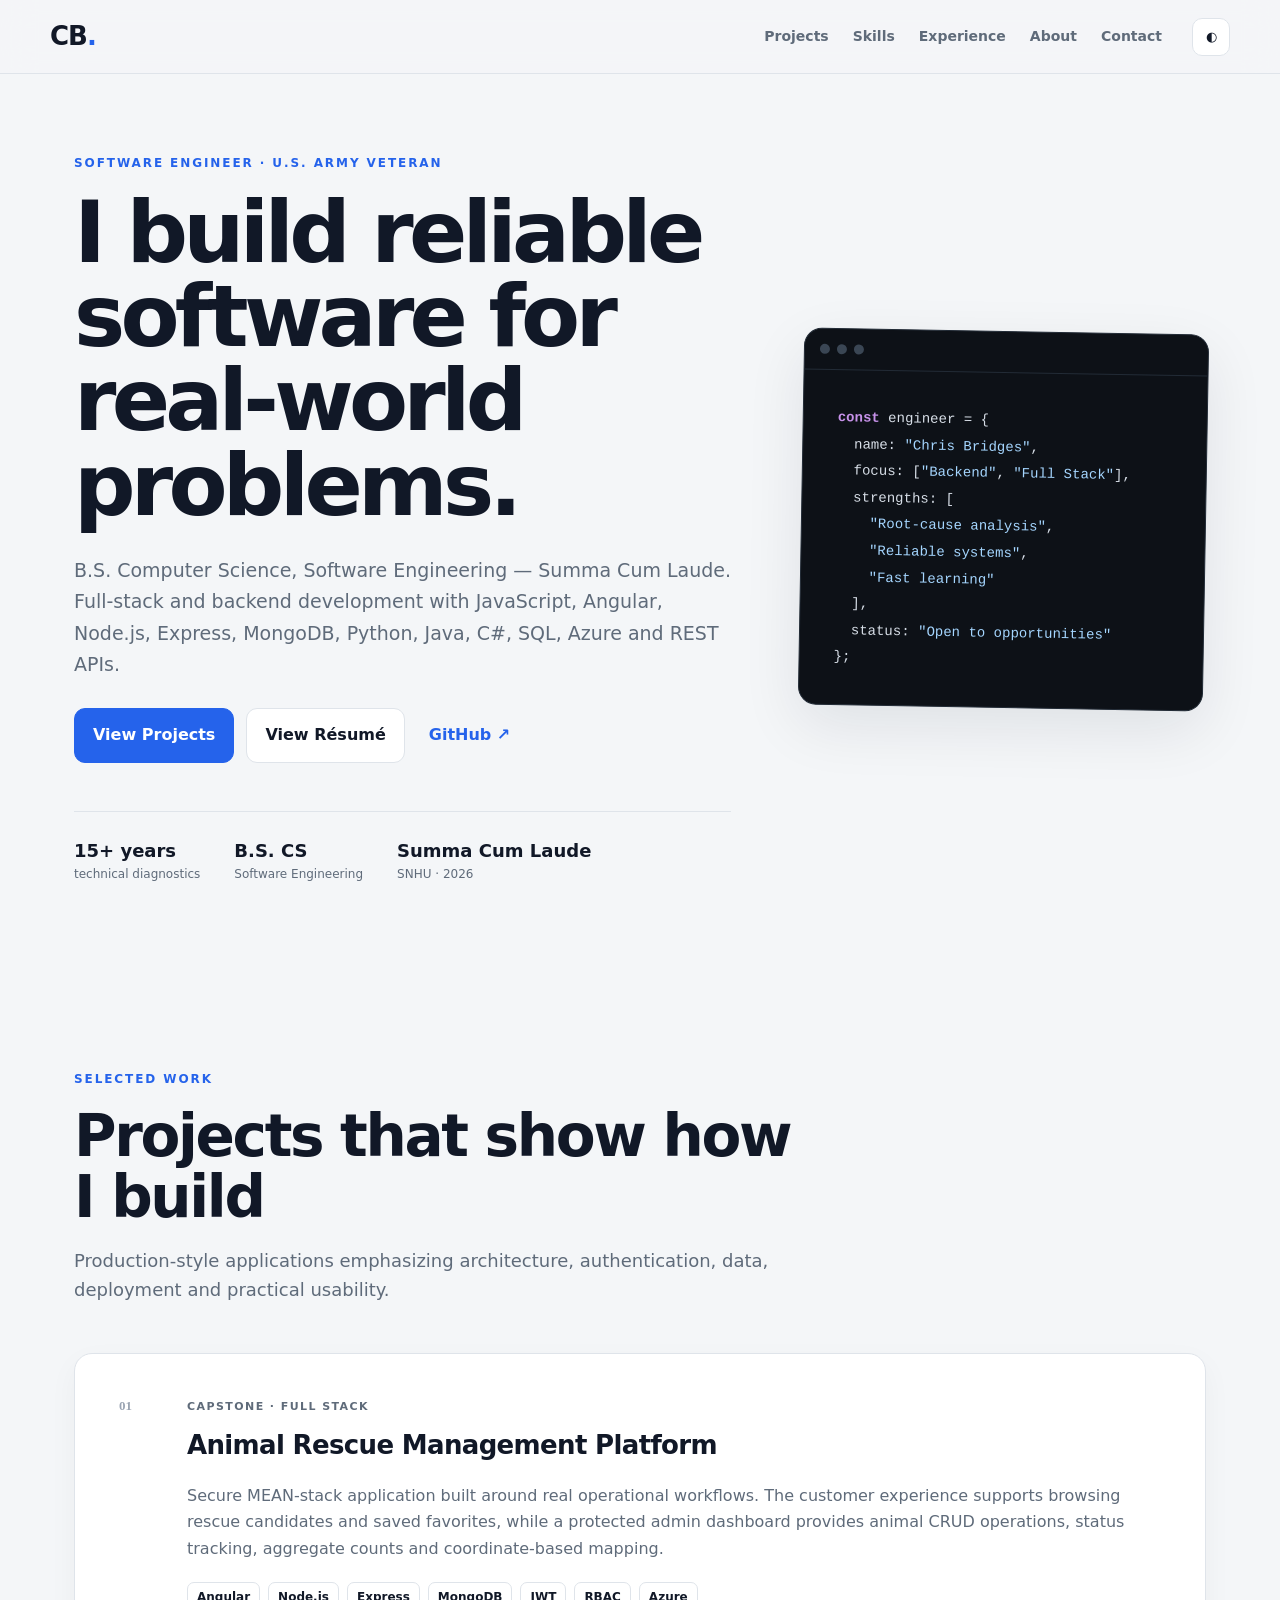
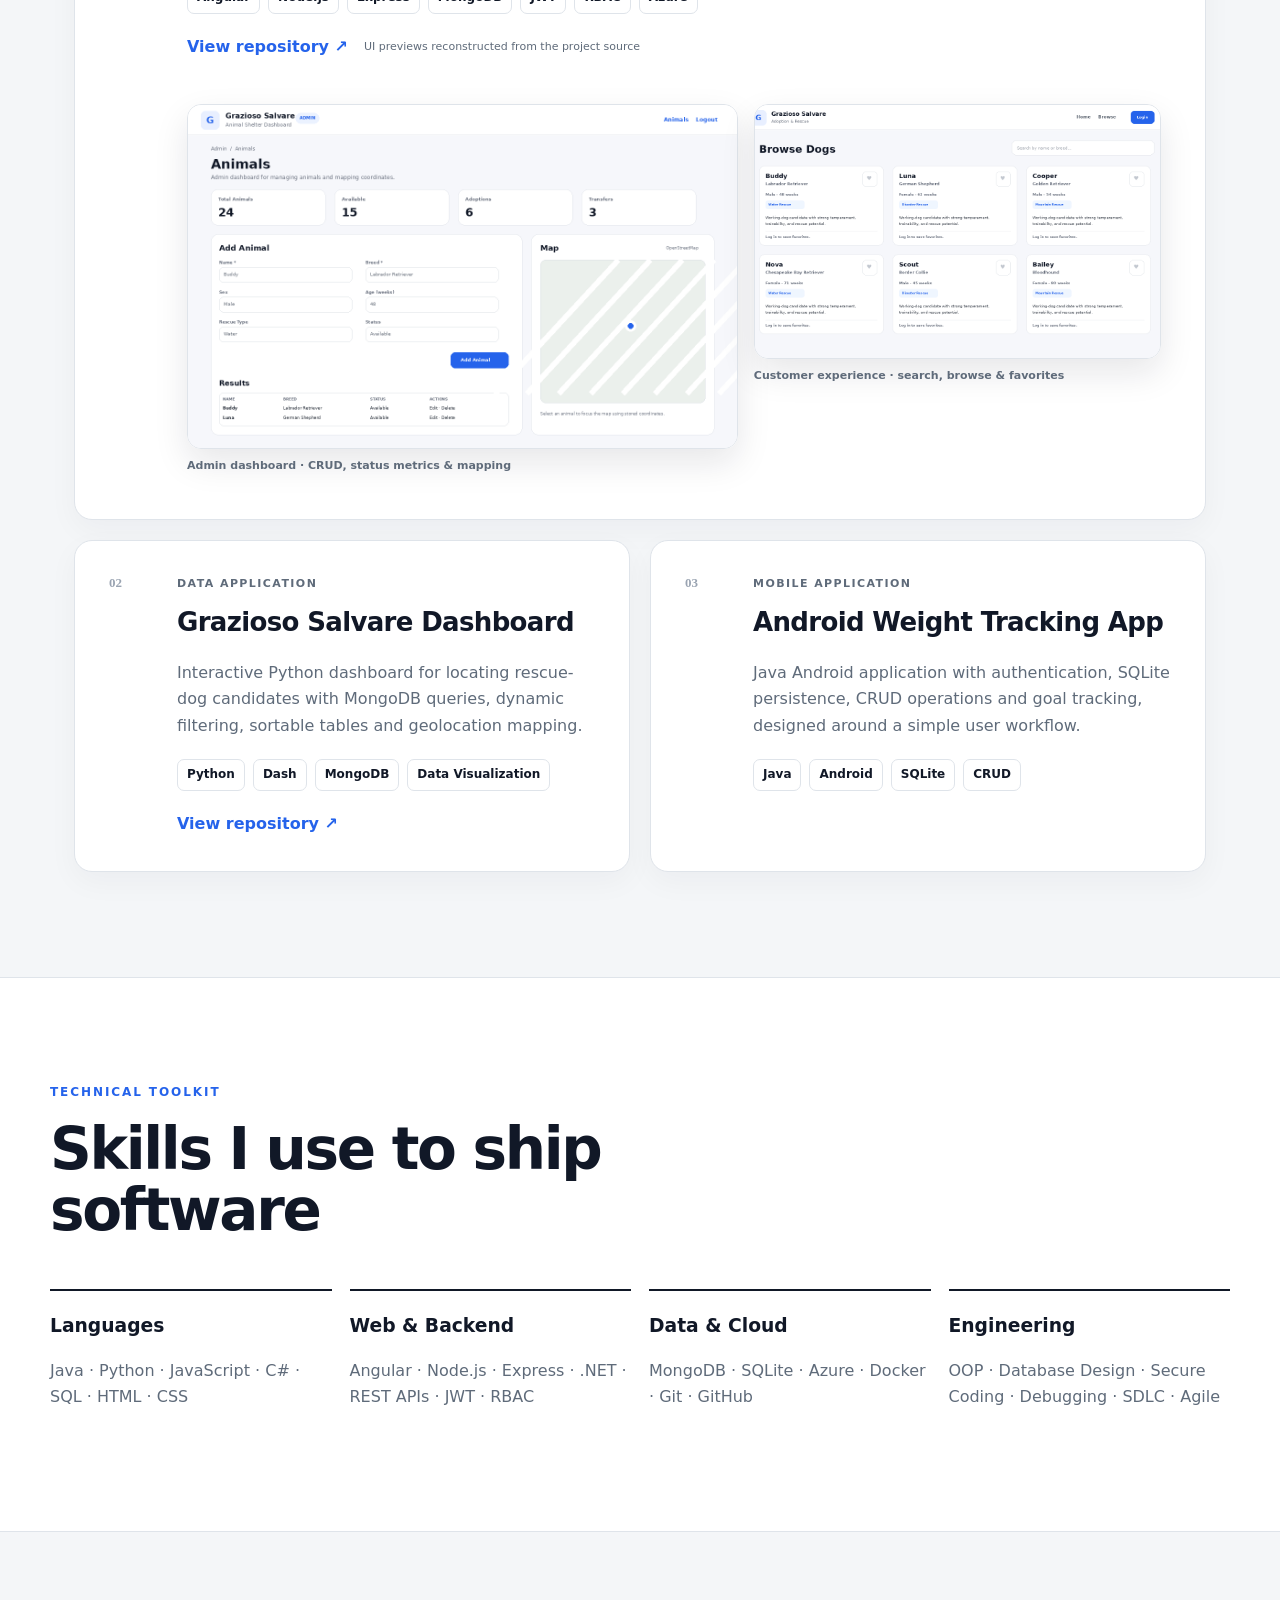
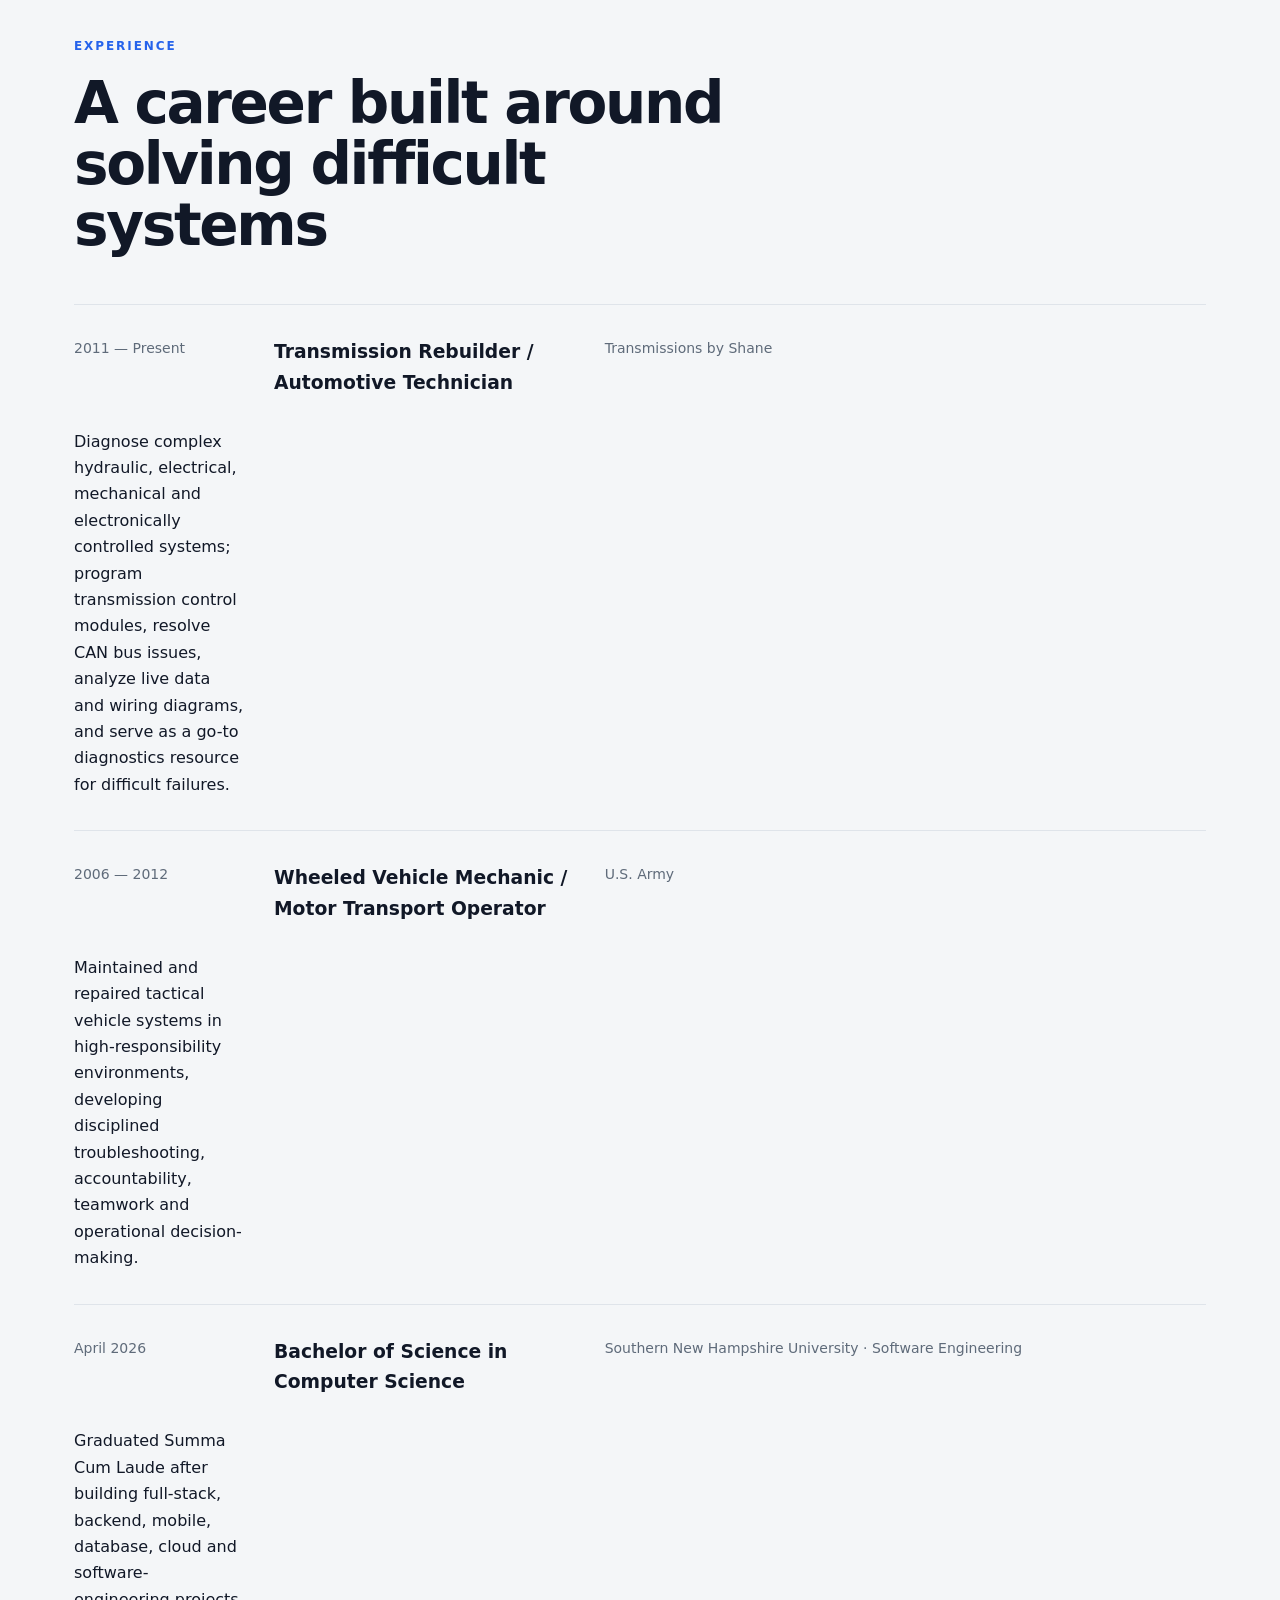
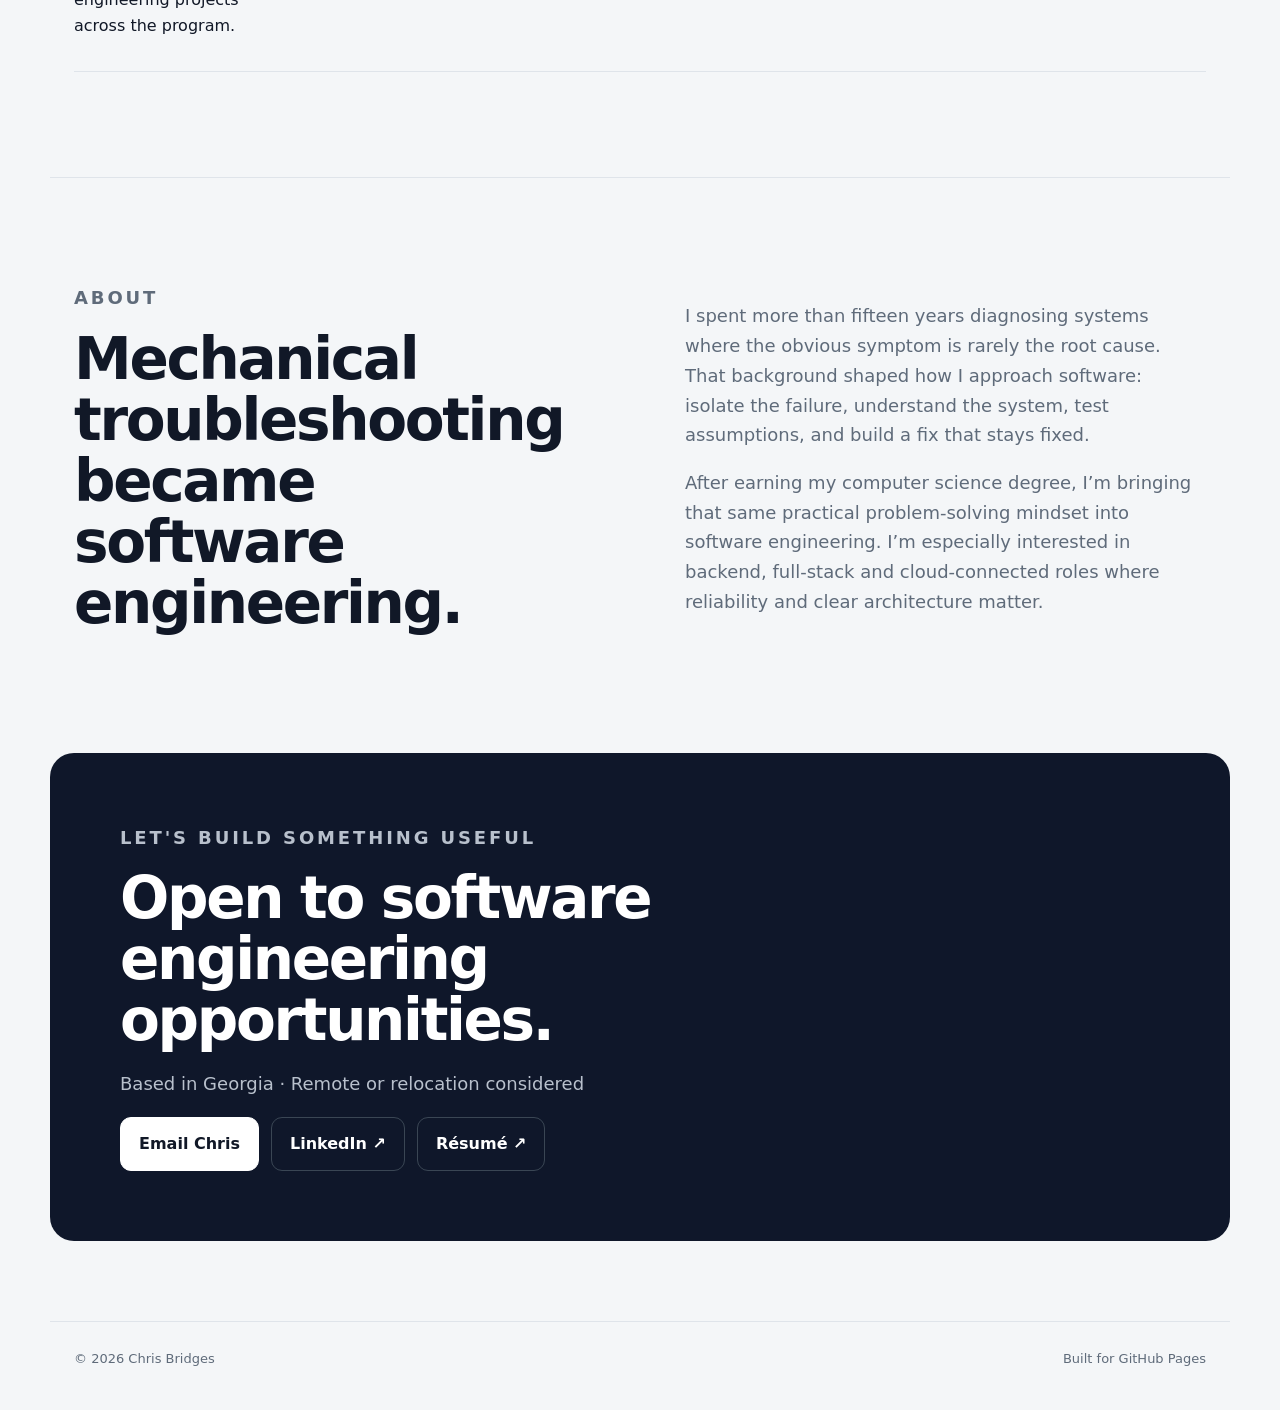
==== commit 1bacabce: "Add files via upload" ====
--- a/index.html
+++ b/index.html
@@ -12,7 +12,7 @@
   status: <em>"Open to opportunities"</em>
 };</code></pre></aside></section>
 <section id="projects" class="section"><div class="section-head"><p class="eyebrow">SELECTED WORK</p><h2>Projects that show how I build</h2><p>Production-style applications emphasizing architecture, authentication, data, deployment and practical usability.</p></div><div class="projects">
-<article class="project featured project-showcase"><div class="project-num">01</div><div class="project-copy"><p class="kicker">CAPSTONE · FULL STACK</p><h3>Animal Rescue Management Platform</h3><p>Secure MEAN-stack application built around real operational workflows. The customer experience supports browsing rescue candidates and saved favorites, while a protected admin dashboard provides animal CRUD operations, status tracking, aggregate counts and coordinate-based mapping.</p><div class="tags"><span>Angular</span><span>Node.js</span><span>Express</span><span>MongoDB</span><span>JWT</span><span>RBAC</span><span>Azure</span></div><div class="project-links"><a href="https://github.com/christopherbridges1/CS499-MEAN" target="_blank" rel="noopener noreferrer">View repository ↗</a><span>UI previews reconstructed from the project source</span></div></div><div class="project-gallery"><figure><img src="assets/grazioso-admin.png" alt="Grazioso Salvare admin animal management dashboard preview" loading="lazy"><figcaption>Admin dashboard · CRUD, status metrics & mapping</figcaption></figure><figure><img src="assets/grazioso-browse.png" alt="Grazioso Salvare customer browse dogs interface preview" loading="lazy"><figcaption>Customer experience · search, browse & favorites</figcaption></figure></div></article>
+<article class="project featured project-showcase"><div class="project-num">01</div><div class="project-copy"><p class="kicker">CAPSTONE · FULL STACK</p><h3>Animal Rescue Management Platform</h3><p>Secure MEAN-stack application built around real operational workflows. The customer experience supports browsing rescue candidates and saved favorites, while a protected admin dashboard provides animal CRUD operations, status tracking, aggregate counts and coordinate-based mapping.</p><div class="tags"><span>Angular</span><span>Node.js</span><span>Express</span><span>MongoDB</span><span>JWT</span><span>RBAC</span><span>Azure</span></div><div class="project-links"><a href="https://github.com/christopherbridges1/CS499-MEAN" target="_blank" rel="noopener noreferrer">View repository ↗</a><span>UI previews reconstructed from the project source</span></div></div><div class="project-gallery"><figure><img src="[data-uri]" alt="Grazioso Salvare admin animal management dashboard preview" loading="lazy"><figcaption>Admin dashboard · CRUD, status metrics & mapping</figcaption></figure><figure><img src="[data-uri]" alt="Grazioso Salvare customer browse dogs interface preview" loading="lazy"><figcaption>Customer experience · search, browse & favorites</figcaption></figure></div></article>
 <article class="project"><div class="project-num">02</div><div><p class="kicker">DATA APPLICATION</p><h3>Grazioso Salvare Dashboard</h3><p>Interactive Python dashboard for locating rescue-dog candidates with MongoDB queries, dynamic filtering, sortable tables and geolocation mapping.</p><div class="tags"><span>Python</span><span>Dash</span><span>MongoDB</span><span>Data Visualization</span></div><a href="https://github.com/christopherbridges1/CS340-Mod-8" target="_blank" rel="noopener noreferrer">View repository ↗</a></div></article>
 <article class="project"><div class="project-num">03</div><div><p class="kicker">MOBILE APPLICATION</p><h3>Android Weight Tracking App</h3><p>Java Android application with authentication, SQLite persistence, CRUD operations and goal tracking, designed around a simple user workflow.</p><div class="tags"><span>Java</span><span>Android</span><span>SQLite</span><span>CRUD</span></div></div></article>
 </div></section>
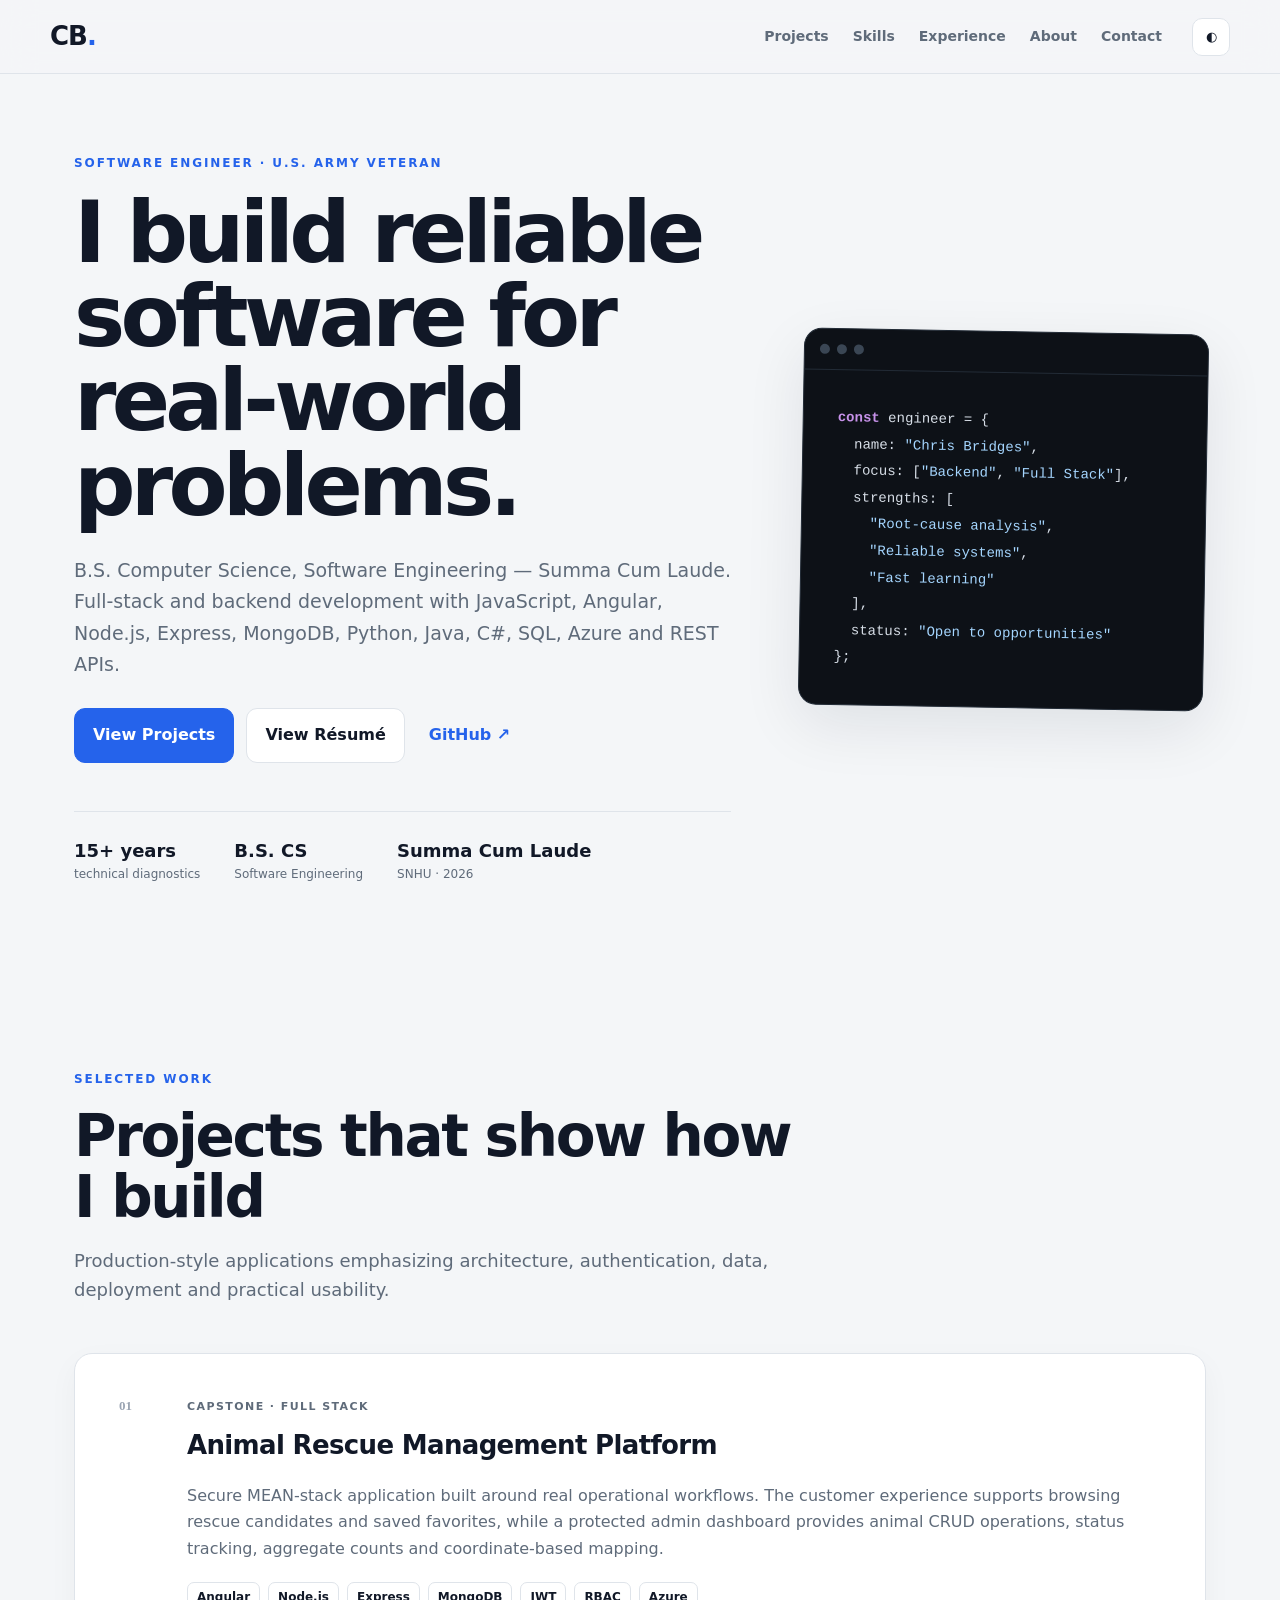
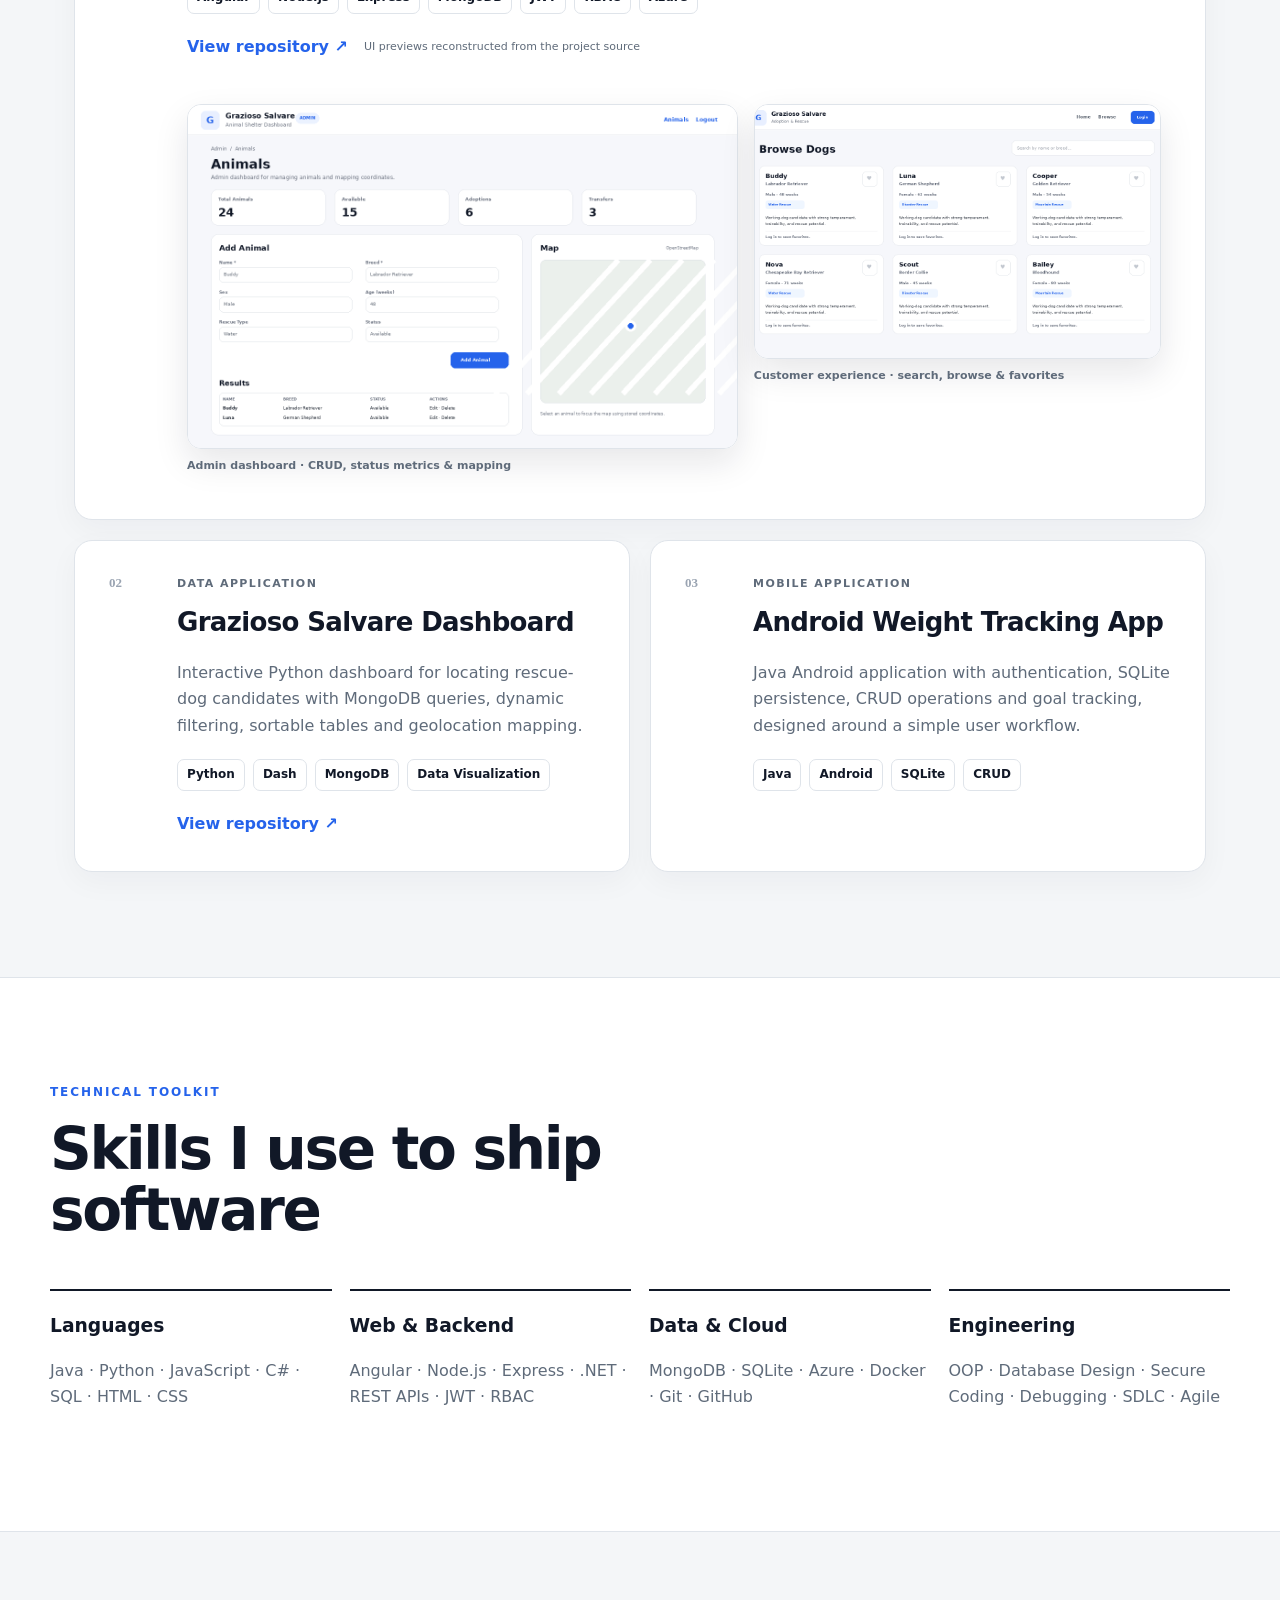
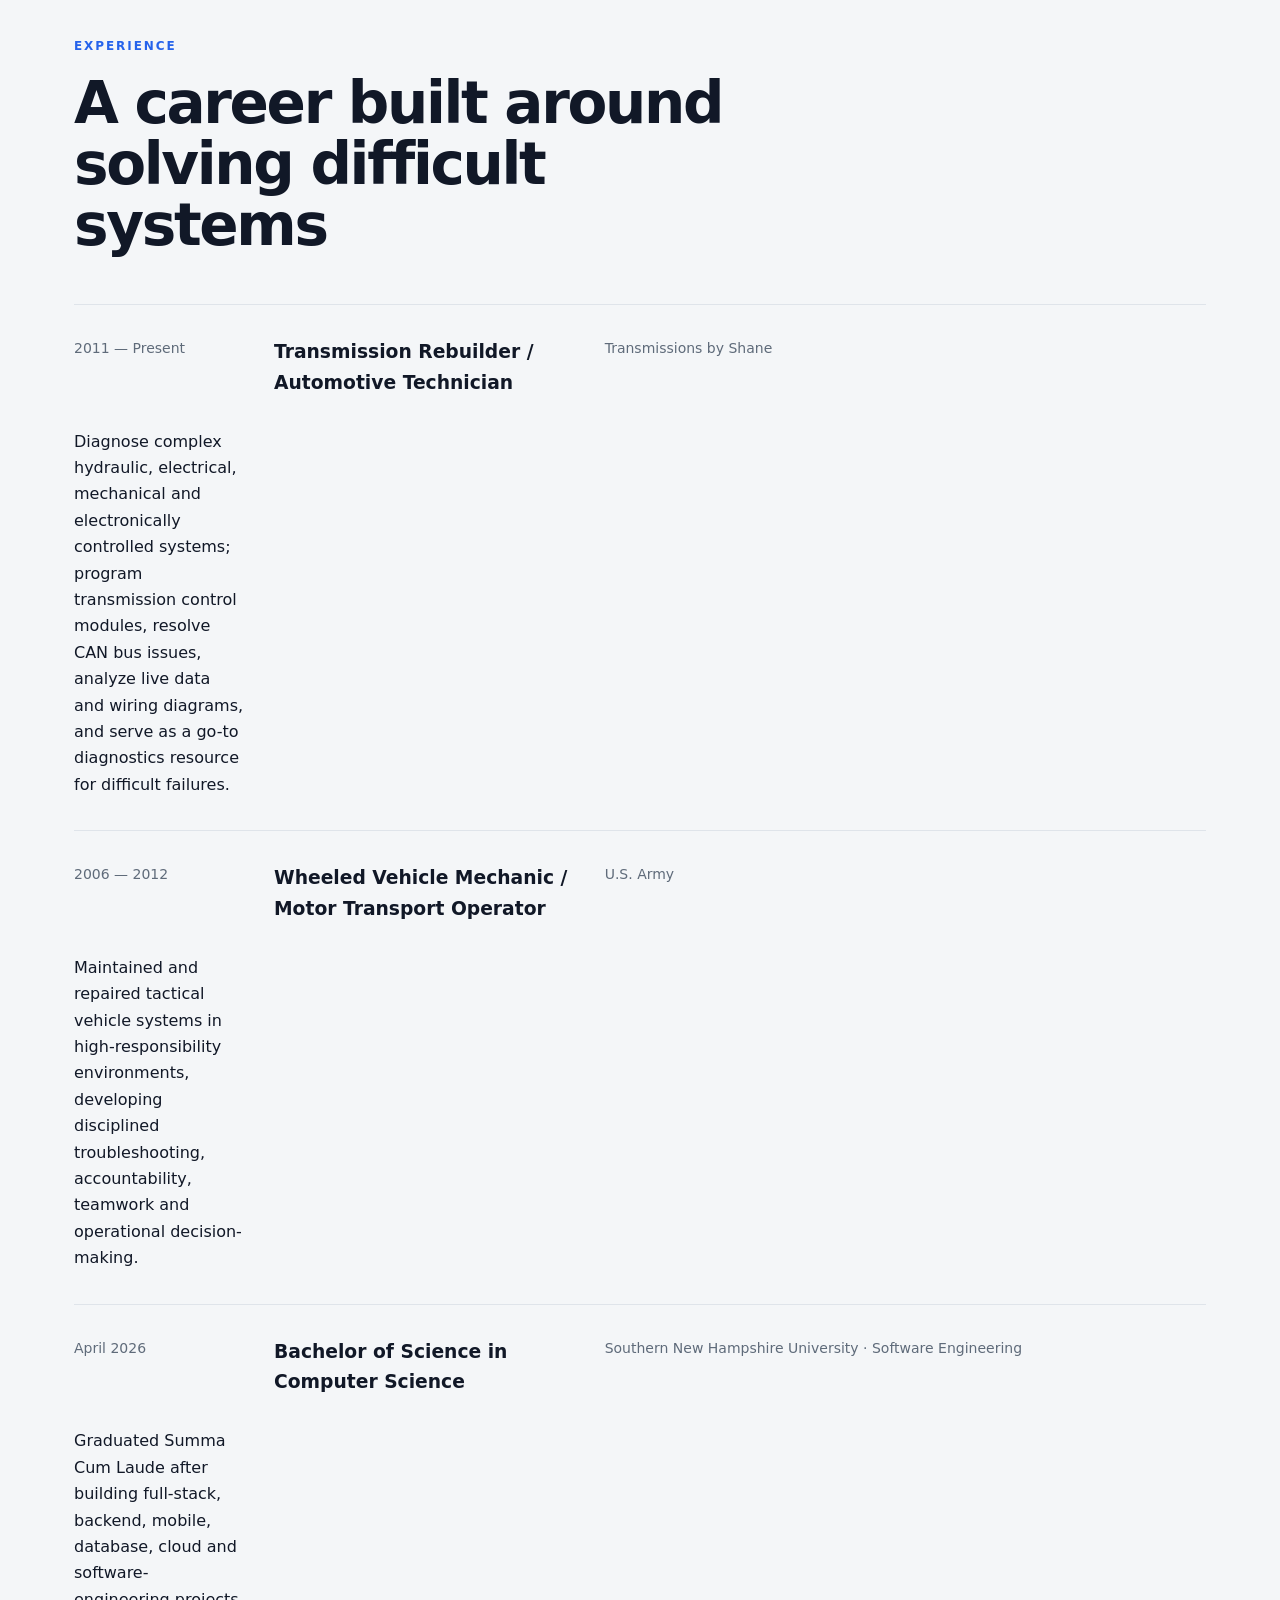
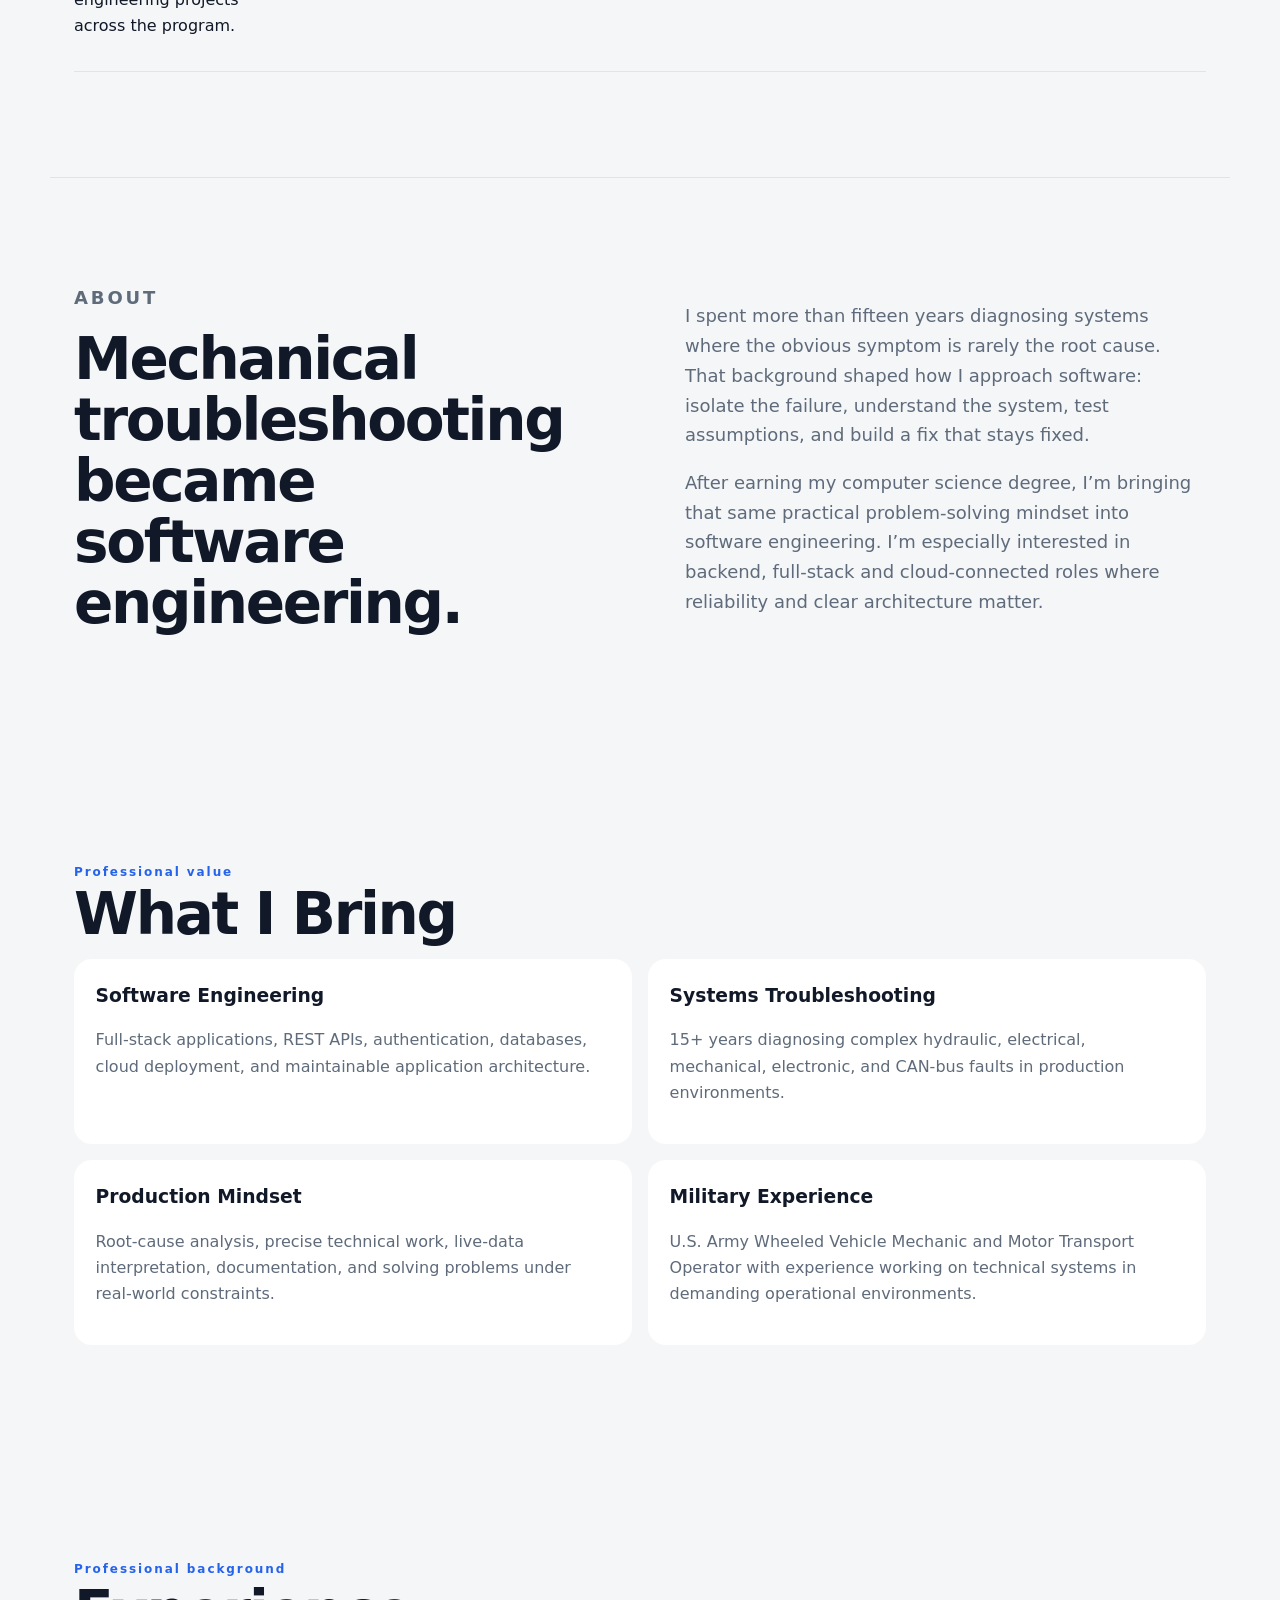
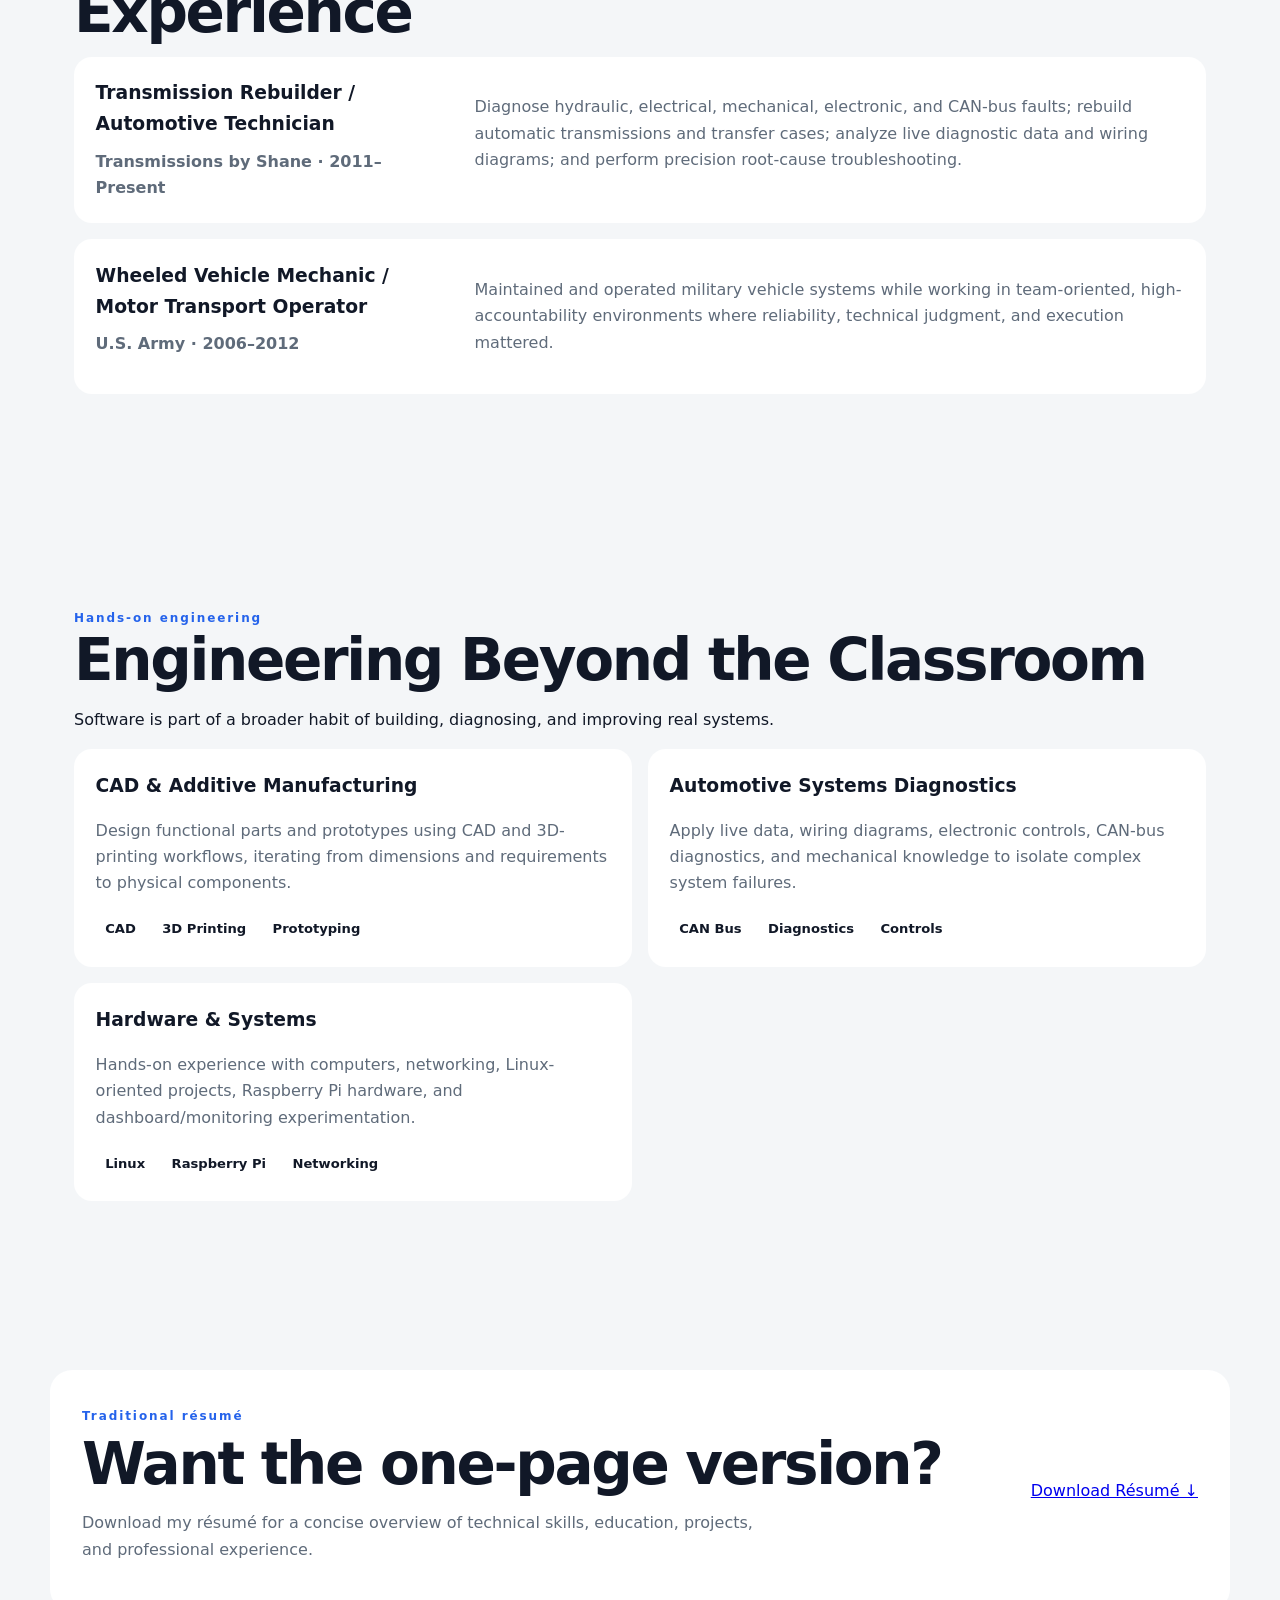
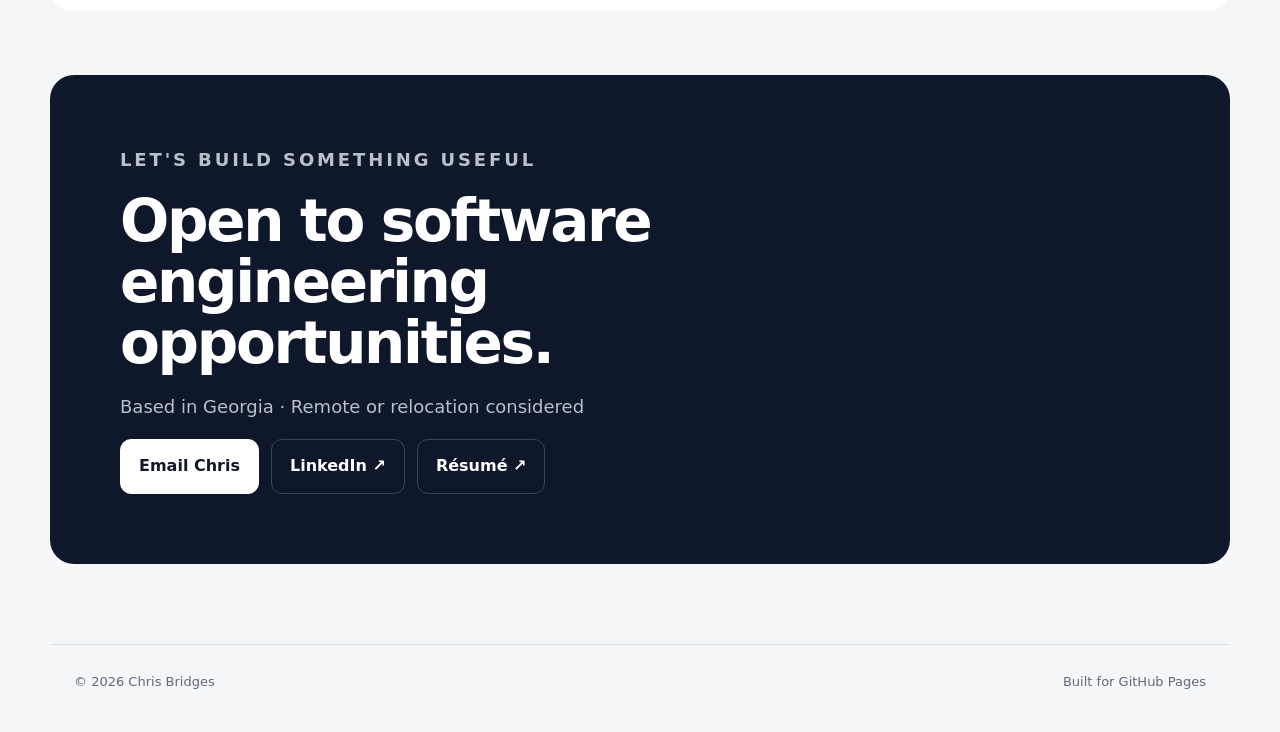
==== commit ebb64add: "Add files via upload" ====
--- a/index.html
+++ b/index.html
@@ -19,5 +19,44 @@
 <section id="skills" class="section alt"><div class="section-head"><p class="eyebrow">TECHNICAL TOOLKIT</p><h2>Skills I use to ship software</h2></div><div class="skill-grid"><div><h3>Languages</h3><p>Java · Python · JavaScript · C# · SQL · HTML · CSS</p></div><div><h3>Web & Backend</h3><p>Angular · Node.js · Express · .NET · REST APIs · JWT · RBAC</p></div><div><h3>Data & Cloud</h3><p>MongoDB · SQLite · Azure · Docker · Git · GitHub</p></div><div><h3>Engineering</h3><p>OOP · Database Design · Secure Coding · Debugging · SDLC · Agile</p></div></div></section>
 <section id="experience" class="section"><div class="section-head"><p class="eyebrow">EXPERIENCE</p><h2>A career built around solving difficult systems</h2></div><div class="timeline"><article><span>2011 — Present</span><h3>Transmission Rebuilder / Automotive Technician</h3><p class="company">Transmissions by Shane</p><p>Diagnose complex hydraulic, electrical, mechanical and electronically controlled systems; program transmission control modules, resolve CAN bus issues, analyze live data and wiring diagrams, and serve as a go-to diagnostics resource for difficult failures.</p></article><article><span>2006 — 2012</span><h3>Wheeled Vehicle Mechanic / Motor Transport Operator</h3><p class="company">U.S. Army</p><p>Maintained and repaired tactical vehicle systems in high-responsibility environments, developing disciplined troubleshooting, accountability, teamwork and operational decision-making.</p></article><article><span>April 2026</span><h3>Bachelor of Science in Computer Science</h3><p class="company">Southern New Hampshire University · Software Engineering</p><p>Graduated Summa Cum Laude after building full-stack, backend, mobile, database, cloud and software-engineering projects across the program.</p></article></div></section>
 <section id="about" class="section about"><div><p class="eyebrow">ABOUT</p><h2>Mechanical troubleshooting became software engineering.</h2></div><div><p>I spent more than fifteen years diagnosing systems where the obvious symptom is rarely the root cause. That background shaped how I approach software: isolate the failure, understand the system, test assumptions, and build a fix that stays fixed.</p><p>After earning my computer science degree, I’m bringing that same practical problem-solving mindset into software engineering. I’m especially interested in backend, full-stack and cloud-connected roles where reliability and clear architecture matter.</p></div></section>
+
+<section id="value" class="section">
+  <div class="section-heading"><span class="eyebrow">Professional value</span><h2>What I Bring</h2></div>
+  <div class="value-grid">
+    <article class="value-card"><h3>Software Engineering</h3><p>Full-stack applications, REST APIs, authentication, databases, cloud deployment, and maintainable application architecture.</p></article>
+    <article class="value-card"><h3>Systems Troubleshooting</h3><p>15+ years diagnosing complex hydraulic, electrical, mechanical, electronic, and CAN-bus faults in production environments.</p></article>
+    <article class="value-card"><h3>Production Mindset</h3><p>Root-cause analysis, precise technical work, live-data interpretation, documentation, and solving problems under real-world constraints.</p></article>
+    <article class="value-card"><h3>Military Experience</h3><p>U.S. Army Wheeled Vehicle Mechanic and Motor Transport Operator with experience working on technical systems in demanding operational environments.</p></article>
+  </div>
+</section>
+
+<section id="experience" class="section">
+  <div class="section-heading"><span class="eyebrow">Professional background</span><h2>Experience</h2></div>
+  <div class="experience-list">
+    <article class="experience-card">
+      <div><h3>Transmission Rebuilder / Automotive Technician</h3><p class="experience-org">Transmissions by Shane · 2011–Present</p></div>
+      <p>Diagnose hydraulic, electrical, mechanical, electronic, and CAN-bus faults; rebuild automatic transmissions and transfer cases; analyze live diagnostic data and wiring diagrams; and perform precision root-cause troubleshooting.</p>
+    </article>
+    <article class="experience-card">
+      <div><h3>Wheeled Vehicle Mechanic / Motor Transport Operator</h3><p class="experience-org">U.S. Army · 2006–2012</p></div>
+      <p>Maintained and operated military vehicle systems while working in team-oriented, high-accountability environments where reliability, technical judgment, and execution mattered.</p>
+    </article>
+  </div>
+</section>
+
+<section id="beyond" class="section">
+  <div class="section-heading"><span class="eyebrow">Hands-on engineering</span><h2>Engineering Beyond the Classroom</h2><p>Software is part of a broader habit of building, diagnosing, and improving real systems.</p></div>
+  <div class="value-grid">
+    <article class="value-card"><h3>CAD &amp; Additive Manufacturing</h3><p>Design functional parts and prototypes using CAD and 3D-printing workflows, iterating from dimensions and requirements to physical components.</p><div class="tag-row"><span>CAD</span><span>3D Printing</span><span>Prototyping</span></div></article>
+    <article class="value-card"><h3>Automotive Systems Diagnostics</h3><p>Apply live data, wiring diagrams, electronic controls, CAN-bus diagnostics, and mechanical knowledge to isolate complex system failures.</p><div class="tag-row"><span>CAN Bus</span><span>Diagnostics</span><span>Controls</span></div></article>
+    <article class="value-card"><h3>Hardware &amp; Systems</h3><p>Hands-on experience with computers, networking, Linux-oriented projects, Raspberry Pi hardware, and dashboard/monitoring experimentation.</p><div class="tag-row"><span>Linux</span><span>Raspberry Pi</span><span>Networking</span></div></article>
+  </div>
+</section>
+
+<section id="resume-cta" class="section resume-cta">
+  <div><span class="eyebrow">Traditional résumé</span><h2>Want the one-page version?</h2><p>Download my résumé for a concise overview of technical skills, education, projects, and professional experience.</p></div>
+  <a class="button primary" href="resume.pdf" download>Download Résumé ↓</a>
+</section>
+
 <section id="contact" class="contact"><p class="eyebrow">LET'S BUILD SOMETHING USEFUL</p><h2>Open to software engineering opportunities.</h2><p>Based in Georgia · Remote or relocation considered</p><div class="actions"><a class="btn primary" href="mailto:bridges.dev3@gmail.com">Email Chris</a><a class="btn" href="https://linkedin.com/in/christopherbridges3" target="_blank" rel="noopener noreferrer">LinkedIn ↗</a><a class="btn" href="resume.pdf" target="_blank" rel="noopener">Résumé ↗</a></div></section>
 </main><footer><span>© <span id="year"></span> Chris Bridges</span><span>Built for GitHub Pages</span></footer><script src="script.js"></script></body></html>
--- a/styles.css
+++ b/styles.css
@@ -1,3 +1,20 @@
 :root{--bg:#f4f6f8;--surface:#fff;--text:#111827;--muted:#5f6b7a;--line:#dfe4ea;--accent:#2563eb;--accent2:#0f172a;--shadow:0 20px 60px rgba(15,23,42,.09)}*{box-sizing:border-box}html{scroll-behavior:smooth}body{margin:0;font-family:Inter,ui-sans-serif,system-ui,-apple-system,BlinkMacSystemFont,"Segoe UI",sans-serif;background:var(--bg);color:var(--text);line-height:1.65}.site-header{height:74px;position:sticky;top:0;z-index:20;display:flex;align-items:center;gap:30px;padding:0 max(24px,calc((100vw - 1180px)/2));background:color-mix(in srgb,var(--bg) 90%,transparent);backdrop-filter:blur(16px);border-bottom:1px solid var(--line)}.brand{font-size:26px;font-weight:900;color:var(--text);text-decoration:none;letter-spacing:-1px}.brand span,.eyebrow,.project a,.text-link{color:var(--accent)}nav{display:flex;gap:24px;margin-left:auto}nav a{color:var(--muted);text-decoration:none;font-weight:650;font-size:14px}nav a:hover{color:var(--text)}.icon-btn{border:1px solid var(--line);background:var(--surface);color:var(--text);width:38px;height:38px;border-radius:10px;cursor:pointer}.hero{max-width:1180px;margin:auto;min-height:calc(100vh - 74px);display:grid;grid-template-columns:1.3fr .8fr;gap:70px;align-items:center;padding:80px 24px}.eyebrow{font-size:12px;font-weight:850;letter-spacing:.16em;margin:0 0 16px}.hero h1{font-size:clamp(48px,7vw,86px);line-height:.98;letter-spacing:-.055em;margin:0;max-width:850px}.lede{font-size:19px;color:var(--muted);max-width:760px;margin:28px 0}.actions{display:flex;flex-wrap:wrap;align-items:center;gap:12px}.btn{display:inline-flex;align-items:center;justify-content:center;padding:13px 18px;border:1px solid var(--line);border-radius:11px;background:var(--surface);color:var(--text);text-decoration:none;font-weight:750}.btn.primary{background:var(--accent);border-color:var(--accent);color:#fff}.text-link{font-weight:750;text-decoration:none;padding:12px}.proof{display:flex;gap:34px;margin-top:48px;padding-top:24px;border-top:1px solid var(--line)}.proof div{display:grid}.proof strong{font-size:18px}.proof span{font-size:12px;color:var(--muted)}.code-card{background:#0d1117;border:1px solid #222b36;border-radius:18px;box-shadow:var(--shadow);overflow:hidden;transform:rotate(1deg)}.code-top{display:flex;gap:7px;padding:15px;border-bottom:1px solid #222b36}.code-top span{width:10px;height:10px;border-radius:50%;background:#3a4654}.code-card pre{margin:0;padding:34px;overflow:auto;color:#d7dee7;font:14px/1.9 ui-monospace,SFMono-Regular,Menlo,monospace}.code-card b{color:#c792ea}.code-card em{color:#a5d6ff;font-style:normal}.section{max-width:1180px;margin:auto;padding:105px 24px}.section.alt{max-width:none;padding-left:max(24px,calc((100vw - 1180px)/2));padding-right:max(24px,calc((100vw - 1180px)/2));background:var(--surface);border-block:1px solid var(--line)}.section-head{max-width:720px;margin-bottom:48px}.section h2,.contact h2{font-size:clamp(36px,5vw,58px);line-height:1.05;letter-spacing:-.04em;margin:0 0 14px}.section-head>p:last-child,.about p,.contact>p{color:var(--muted);font-size:18px}.projects{display:grid;grid-template-columns:1fr 1fr;gap:20px}.project{position:relative;background:var(--surface);border:1px solid var(--line);border-radius:18px;padding:34px;display:grid;grid-template-columns:50px 1fr;gap:18px;box-shadow:0 10px 30px rgba(15,23,42,.04)}.project.featured{grid-column:1/-1;padding:44px}.project-num{color:#9aa4b2;font:700 13px ui-monospace}.kicker{font-size:11px;font-weight:850;letter-spacing:.13em;color:var(--muted);margin:0}.project h3{font-size:26px;letter-spacing:-.025em;margin:8px 0 10px}.project p{color:var(--muted)}.project a{font-weight:800;text-decoration:none}.tags{display:flex;flex-wrap:wrap;gap:8px;margin:20px 0}.tags span{padding:5px 9px;border:1px solid var(--line);border-radius:7px;font-size:12px;font-weight:700}.skill-grid{display:grid;grid-template-columns:repeat(4,1fr);gap:18px}.skill-grid div{padding-top:20px;border-top:2px solid var(--text)}.skill-grid h3{margin:0 0 8px}.skill-grid p{color:var(--muted)}.timeline{border-top:1px solid var(--line)}.timeline article{display:grid;grid-template-columns:170px 1fr 2fr;gap:30px;padding:32px 0;border-bottom:1px solid var(--line)}.timeline span,.company{color:var(--muted);font-size:14px}.timeline h3,.timeline p{margin:0}.about{display:grid;grid-template-columns:1fr 1fr;gap:90px;border-top:1px solid var(--line)}.contact{max-width:1180px;margin:0 auto 80px;padding:70px;border-radius:24px;background:var(--accent2);color:#fff}.contact h2{max-width:800px}.contact>p{color:#b8c0cc}.contact .btn{background:transparent;color:#fff;border-color:#3a4654}.contact .btn.primary{background:#fff;color:#111827;border-color:#fff}footer{max-width:1180px;margin:auto;padding:26px 24px 40px;border-top:1px solid var(--line);display:flex;justify-content:space-between;color:var(--muted);font-size:13px}body.dark{--bg:#0b0f14;--surface:#111821;--text:#edf2f7;--muted:#9ba8b8;--line:#26313d;--accent:#6ea8fe;--accent2:#06090d} @media(max-width:850px){nav{display:none}.hero{grid-template-columns:1fr;min-height:auto}.code-card{display:none}.projects{grid-template-columns:1fr}.project.featured{grid-column:auto}.skill-grid{grid-template-columns:1fr 1fr}.timeline article{grid-template-columns:1fr;gap:7px}.about{grid-template-columns:1fr;gap:20px}.contact{margin:0 16px 60px;padding:46px 26px}.proof{gap:18px;flex-wrap:wrap}}@media(max-width:520px){.hero{padding-top:65px}.hero h1{font-size:48px}.proof{display:grid;grid-template-columns:1fr 1fr}.skill-grid{grid-template-columns:1fr}.project,.project.featured{padding:25px;grid-template-columns:1fr}.project-num{display:none}footer{display:grid;gap:5px}}
 
 .project-showcase{grid-template-columns:50px 1fr}.project-gallery{grid-column:2;display:grid;grid-template-columns:1.15fr .85fr;gap:16px;margin-top:26px}.project-gallery figure{margin:0;min-width:0}.project-gallery img{display:block;width:100%;aspect-ratio:16/10;object-fit:cover;object-position:top;border:1px solid var(--line);border-radius:14px;box-shadow:0 14px 34px rgba(15,23,42,.10);transition:transform .2s ease,box-shadow .2s ease}.project-gallery img:hover{transform:translateY(-3px);box-shadow:0 18px 42px rgba(15,23,42,.15)}.project-gallery figcaption{margin-top:8px;color:var(--muted);font-size:11px;font-weight:700}.project-links{display:flex;align-items:center;gap:16px;flex-wrap:wrap}.project-links span{font-size:11px;color:var(--muted)}@media(max-width:850px){.project-gallery{grid-column:2;grid-template-columns:1fr}}@media(max-width:520px){.project-gallery{grid-column:1;grid-template-columns:1fr}}
+
+/* Recruiter-focused additions */
+.availability{margin:1.25rem 0 .65rem;padding:.9rem 1rem;border:1px solid var(--border);border-radius:14px;background:var(--surface);max-width:900px}
+.availability span{display:block;margin-top:.3rem;color:var(--muted);font-size:.92rem}
+.hero-credential{font-weight:700;color:var(--muted);margin:.25rem 0 1rem}
+.value-grid{display:grid;grid-template-columns:repeat(2,minmax(0,1fr));gap:1rem}
+.value-card,.experience-card{border:1px solid var(--border);background:var(--surface);border-radius:18px;padding:1.35rem}
+.value-card h3,.experience-card h3{margin-top:0;margin-bottom:.55rem}
+.value-card p,.experience-card p{color:var(--muted);line-height:1.65}
+.experience-list{display:grid;gap:1rem}
+.experience-card{display:grid;grid-template-columns:minmax(260px,.75fr) 1.5fr;gap:1.5rem;align-items:start}
+.experience-org{margin:0!important;font-weight:700}
+.tag-row{display:flex;gap:.45rem;flex-wrap:wrap;margin-top:1rem}
+.tag-row span{border:1px solid var(--border);border-radius:999px;padding:.35rem .6rem;font-size:.82rem;font-weight:700}
+.resume-cta{display:flex;justify-content:space-between;align-items:center;gap:2rem;border:1px solid var(--border);background:var(--surface);border-radius:22px;padding:2rem!important;margin-top:4rem;margin-bottom:4rem}
+.resume-cta h2{margin:.3rem 0}.resume-cta p{max-width:700px;color:var(--muted)}
+@media(max-width:760px){.value-grid{grid-template-columns:1fr}.experience-card{grid-template-columns:1fr}.resume-cta{display:block}.resume-cta .button{display:inline-block;margin-top:1rem}}
